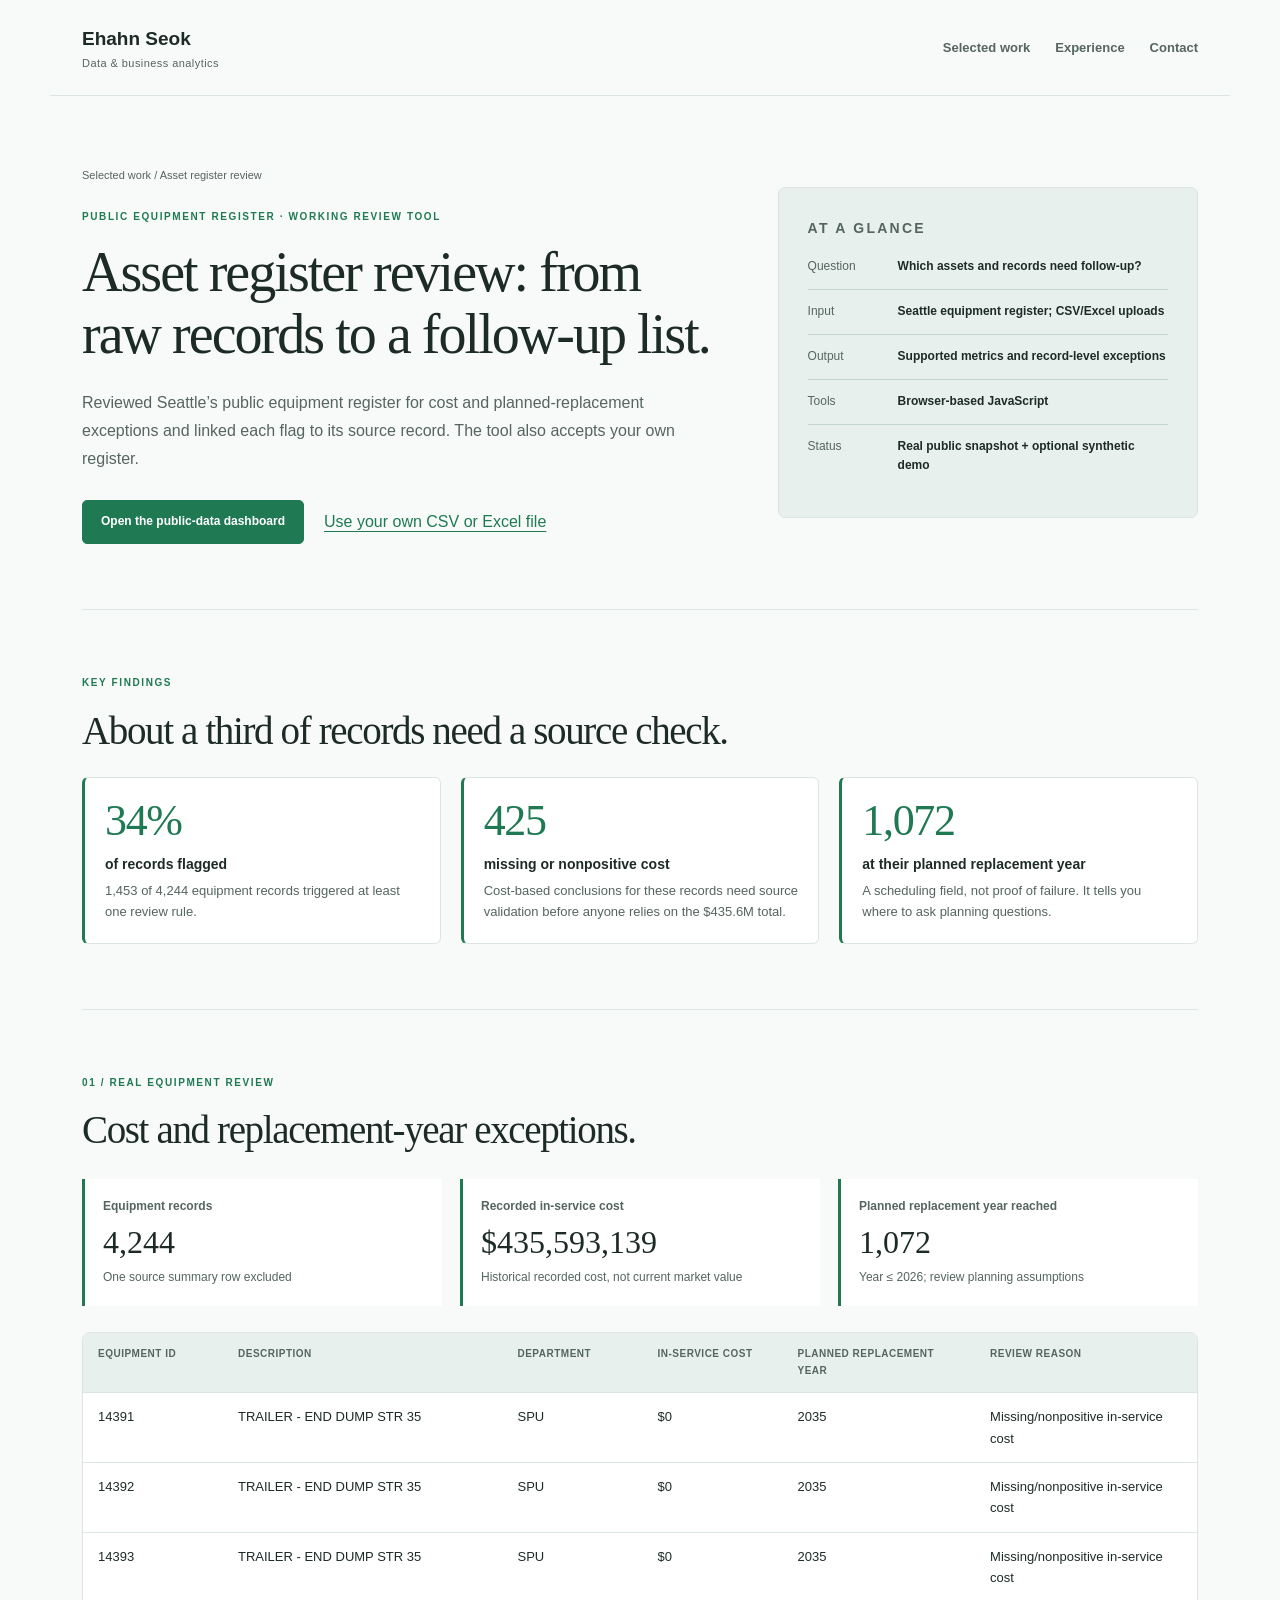
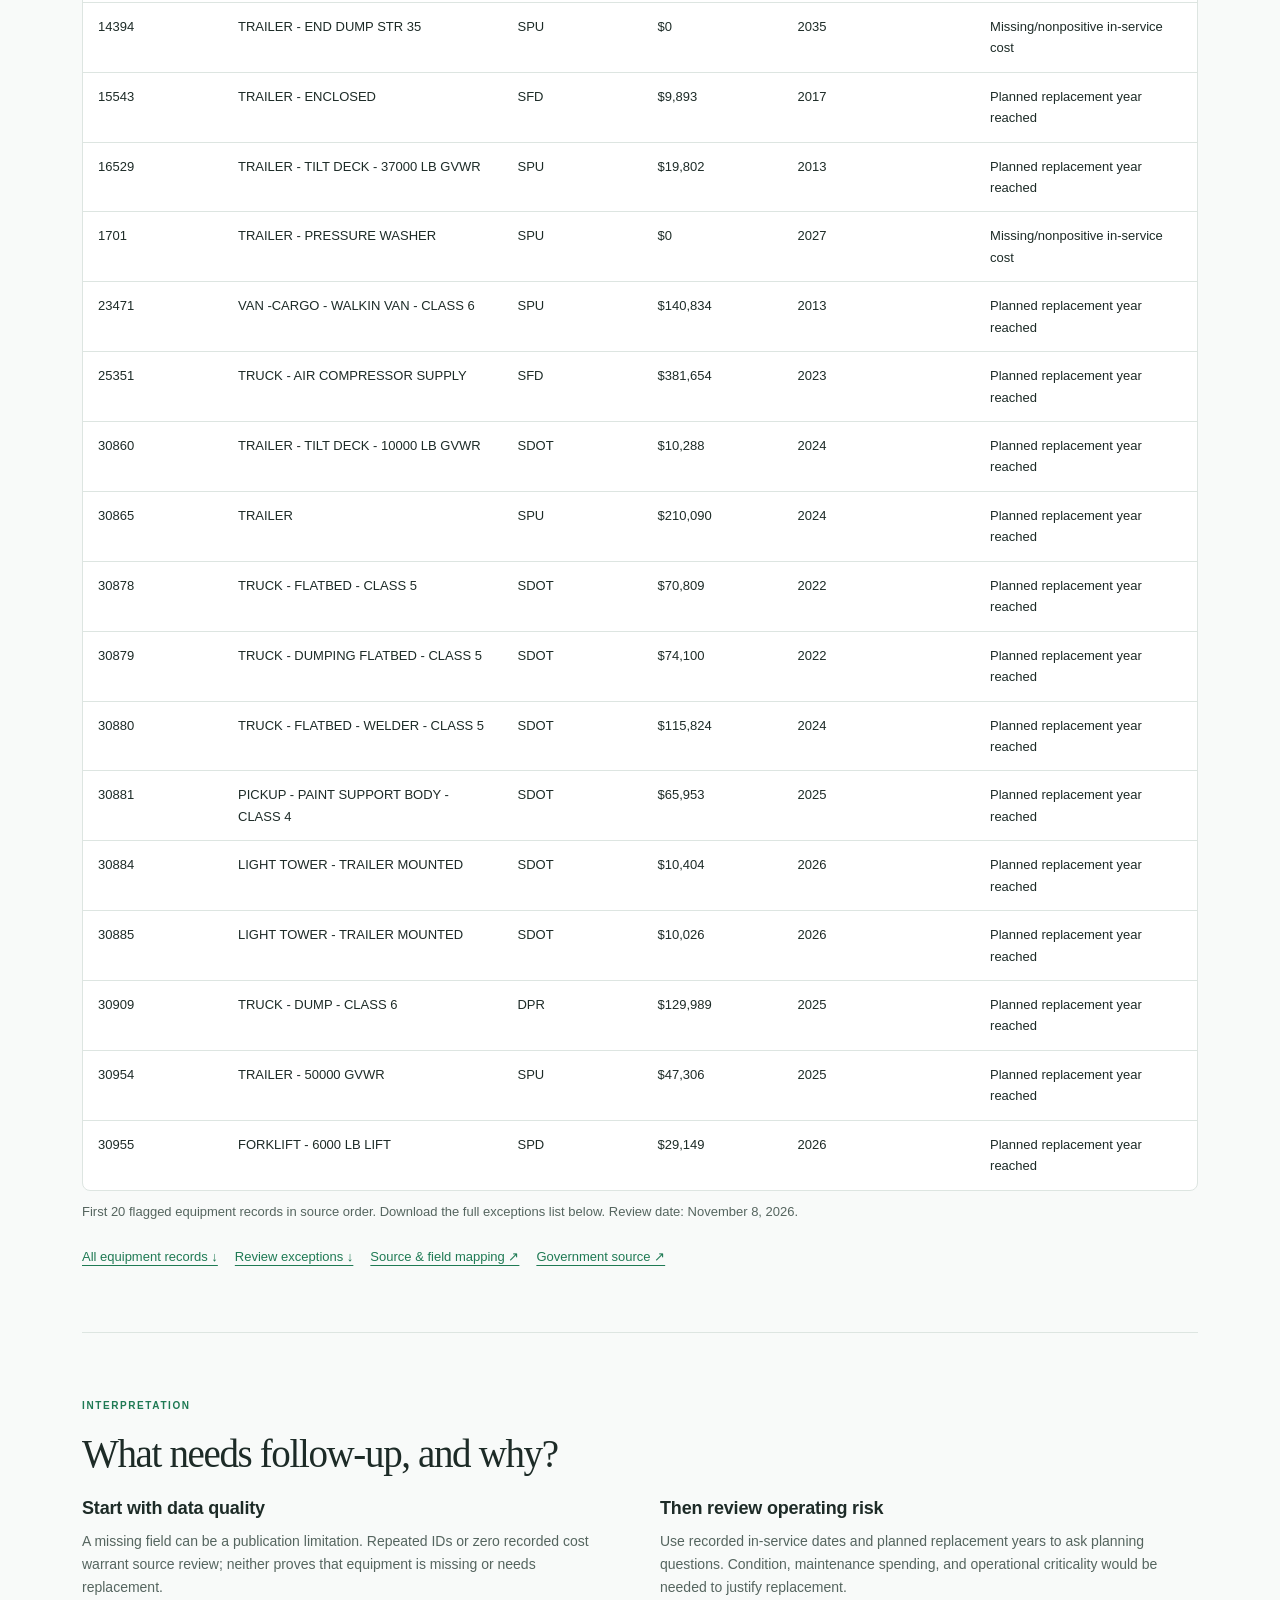
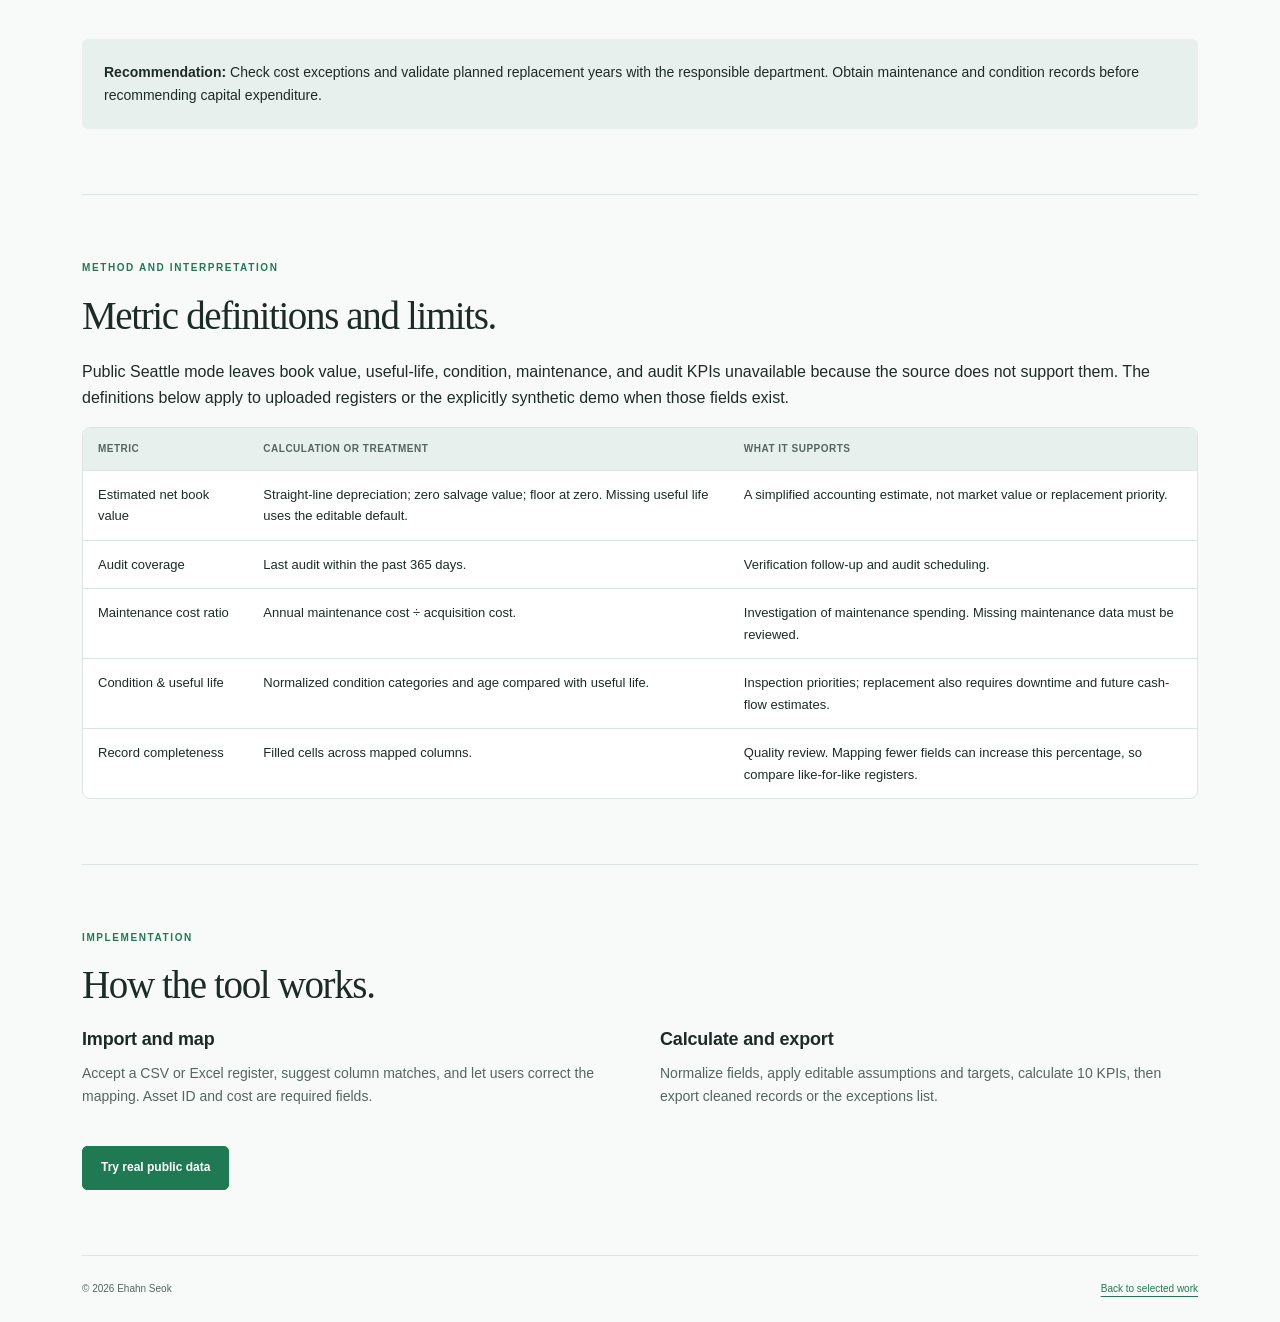
==== projects/asset-analysis/index.html @ deb16373 "Brighten green accent Co-Authored-By: Claude Sonnet 5.5 <noreply@anthropic.com> Claude-Session: http" ====
<!doctype html><html lang="en"><head><meta charset="utf-8"><meta name="viewport" content="width=device-width, initial-scale=1"><title>Asset Register Review | Ehahn Seok</title><meta name="description" content="A case study of asset-register validation, estimated book value, audit coverage and maintenance review."><link rel="stylesheet" href="../../style.css"><link rel="stylesheet" href="../../case-studies.css"><link rel="icon" href="/favicon.ico?v=g8b6t3v2" type="image/x-icon">
<link rel="icon" type="image/png" sizes="32x32" href="/favicon-32x32.png?v=g8b6t3v2">
<link rel="icon" type="image/png" sizes="16x16" href="/favicon-16x16.png?v=g8b6t3v2">
<link rel="apple-touch-icon" sizes="180x180" href="/apple-touch-icon.png?v=g8b6t3v2">
<link rel="manifest" href="/site.webmanifest?v=g8b6t3v2">
<meta name="theme-color" content="#1f7a54">
<script src="public-assets.js" defer></script><link rel="stylesheet" href="../purchasing/project.css"></head><body class="case-page asset-case"><a class="skip-link" href="#case-main">Skip to content</a><header class="site-header"><a class="brand" href="../../index.html">Ehahn Seok<span>Data & business analytics</span></a><nav aria-label="Main navigation"><a href="../../index.html#projects">Selected work</a><a href="../../index.html#experience">Experience</a><a href="../../index.html#contact">Contact</a></nav></header><main id="case-main"><section class="case-hero"><div><a class="breadcrumb" href="../../index.html#projects">Selected work / Asset register review</a><p class="eyebrow">Public equipment register · Working review tool</p><h1>Asset register review: from raw records to a follow-up list.</h1><p class="lead">Reviewed Seattle’s public equipment register for cost and planned-replacement exceptions and linked each flag to its source record. The tool also accepts your own register.</p><div class="cta"><a class="btn primary" href="../../asset-dashboard.html?source=seattle">Open the public-data dashboard</a><a href="../../asset-dashboard.html">Use your own CSV or Excel file</a></div></div><aside class="profile case-summary"><p class="eyebrow">At a glance</p><dl><div><dt>Question</dt><dd>Which assets and records need follow-up?</dd></div><div><dt>Input</dt><dd>Seattle equipment register; CSV/Excel uploads</dd></div><div><dt>Output</dt><dd>Supported metrics and record-level exceptions</dd></div><div><dt>Tools</dt><dd>Browser-based JavaScript</dd></div><div><dt>Status</dt><dd>Real public snapshot + optional synthetic demo</dd></div></dl></aside></section>
<section class="key-findings" id="key-findings"><p class="eyebrow">Key findings</p><h2>About a third of records need a source check.</h2><div class="kf-grid"><div class="kf"><strong>34%</strong><span>of records flagged</span><p>1,453 of 4,244 equipment records triggered at least one review rule.</p></div><div class="kf"><strong>425</strong><span>missing or nonpositive cost</span><p>Cost-based conclusions for these records need source validation before anyone relies on the $435.6M total.</p></div><div class="kf"><strong>1,072</strong><span>at their planned replacement year</span><p>A scheduling field, not proof of failure. It tells you where to ask planning questions.</p></div></div></section>
<section><p class="eyebrow">01 / Real equipment review</p><h2>Cost and replacement-year exceptions.</h2><div id="fleet-metrics" class="metrics" aria-live="polite"></div><div class="table-scroll"><table><thead><tr><th>Equipment ID</th><th>Description</th><th>Department</th><th>In-service cost</th><th>Planned replacement year</th><th>Review reason</th></tr></thead><tbody id="fleet-rows"></tbody></table></div><p class="caption">First 20 flagged equipment records in source order. Download the full exceptions list below. Review date: November 8, 2026.</p><div class="project-links"><a href="data/seattle_assets.csv" download>All equipment records ↓</a><a href="data/seattle_exceptions.csv" download>Review exceptions ↓</a><a href="PUBLIC_DATA.md">Source & field mapping ↗</a><a href="https://data.seattle.gov/City-Administration/Active-Fleet-Complement/enxu-fgzb">Government source ↗</a></div></section><section><p class="eyebrow">Interpretation</p><h2>What needs follow-up, and why?</h2><div class="case-grid"><article><h3>Start with data quality</h3><p>A missing field can be a publication limitation. Repeated IDs or zero recorded cost warrant source review; neither proves that equipment is missing or needs replacement.</p></article><article><h3>Then review operating risk</h3><p>Use recorded in-service dates and planned replacement years to ask planning questions. Condition, maintenance spending, and operational criticality would be needed to justify replacement.</p></article></div><div class="case-note"><strong>Recommendation:</strong> Check cost exceptions and validate planned replacement years with the responsible department. Obtain maintenance and condition records before recommending capital expenditure.</div></section>
<section><p class="eyebrow">Method and interpretation</p><h2>Metric definitions and limits.</h2><p>Public Seattle mode leaves book value, useful-life, condition, maintenance, and audit KPIs unavailable because the source does not support them. The definitions below apply to uploaded registers or the explicitly synthetic demo when those fields exist.</p><div class="table-scroll"><table><thead><tr><th>Metric</th><th>Calculation or treatment</th><th>What it supports</th></tr></thead><tbody><tr><td>Estimated net book value</td><td>Straight-line depreciation; zero salvage value; floor at zero. Missing useful life uses the editable default.</td><td>A simplified accounting estimate, not market value or replacement priority.</td></tr><tr><td>Audit coverage</td><td>Last audit within the past 365 days.</td><td>Verification follow-up and audit scheduling.</td></tr><tr><td>Maintenance cost ratio</td><td>Annual maintenance cost ÷ acquisition cost.</td><td>Investigation of maintenance spending. Missing maintenance data must be reviewed.</td></tr><tr><td>Condition & useful life</td><td>Normalized condition categories and age compared with useful life.</td><td>Inspection priorities; replacement also requires downtime and future cash-flow estimates.</td></tr><tr><td>Record completeness</td><td>Filled cells across mapped columns.</td><td>Quality review. Mapping fewer fields can increase this percentage, so compare like-for-like registers.</td></tr></tbody></table></div></section>
<section><p class="eyebrow">Implementation</p><h2>How the tool works.</h2><div class="case-grid"><article><h3>Import and map</h3><p>Accept a CSV or Excel register, suggest column matches, and let users correct the mapping. Asset ID and cost are required fields.</p></article><article><h3>Calculate and export</h3><p>Normalize fields, apply editable assumptions and targets, calculate 10 KPIs, then export cleaned records or the exceptions list.</p></article></div><div class="project-links"><a class="btn primary" href="../../asset-dashboard.html?source=seattle">Try real public data</a></div></section></main><footer><span>© 2026 Ehahn Seok</span><a href="../../index.html#projects">Back to selected work</a></footer></body></html>
---- style.css ----
:root{--bg:#f8faf9;--surface:#fff;--text:#1d2b27;--muted:#55655f;--border:#dde5e1;--accent:#1f7a54;--soft:#e8f0ed;--warm:#eef2f0;--orange:#9b522e;--shadow:0 10px 30px #1c392309;color-scheme:light}*{box-sizing:border-box}html{scroll-behavior:smooth;scroll-padding-top:95px}body{margin:0;background:var(--bg);color:var(--text);font:16px/1.65 -apple-system,BlinkMacSystemFont,'Segoe UI',Arial,sans-serif}a{color:var(--accent);text-underline-offset:4px}a:hover{text-decoration-thickness:2px}button,input,select{font:inherit}.site-header,main,footer{max-width:1180px;margin:auto;padding-left:32px;padding-right:32px}.site-header{display:flex;justify-content:space-between;align-items:center;gap:24px;padding-top:23px;padding-bottom:23px;border-bottom:1px solid var(--border)}.brand{font-weight:750;color:var(--text);text-decoration:none;font-size:19px}.brand span{display:block;font-size:11px;color:var(--muted);font-weight:500;letter-spacing:.04em}nav{display:flex;gap:25px}nav a{font-size:13px;text-decoration:none;color:var(--muted);font-weight:600}section{padding:65px 0;border-bottom:1px solid var(--border)}.hero{display:grid;grid-template-columns:1.5fr 1fr;gap:65px;align-items:center;padding-top:72px;padding-bottom:72px}.eyebrow{font-size:10px;letter-spacing:.16em;text-transform:uppercase;color:var(--accent);font-weight:750;margin:0 0 17px}h1,h2{font-family:Georgia,'Times New Roman',serif;font-weight:400;letter-spacing:-.035em;line-height:1.1}h1{font-size:clamp(37px,4.8vw,61px);margin:0 0 25px}h2{font-size:clamp(28px,3.3vw,39px);margin:0 0 20px}h3{font-size:23px;line-height:1.25;letter-spacing:-.02em;margin:0 0 10px}p{margin:0 0 15px}.lead{font-size:16px;color:var(--muted);line-height:1.75}.cta,.project-links{display:flex;gap:20px;align-items:center;flex-wrap:wrap;margin-top:27px}.btn{display:inline-block;padding:11px 18px;border:1px solid #bfcdc7;border-radius:5px;font-size:12px;font-weight:700;text-decoration:none;color:var(--accent);background:var(--surface)}.btn.primary{background:var(--accent);color:#fff;border-color:var(--accent)}.btn:hover{filter:brightness(.94);text-decoration:none}.text-link{font-size:13px;font-weight:650}.profile{background:var(--soft);padding:29px;border:1px solid var(--border);border-radius:7px}.profile h2{font-size:29px}.profile p{font-size:14px;color:var(--muted)}dl{margin:22px 0 0}dl div{display:grid;grid-template-columns:83px 1fr;padding:12px 0;border-top:1px solid #c2d6ce;font-size:12px}dt{color:var(--muted)}dd{margin:0;font-weight:550}.section-heading{display:flex;justify-content:space-between;align-items:end;gap:45px;margin-bottom:30px}.section-heading>p{font-size:13px;color:var(--muted);max-width:260px;margin-bottom:20px}.project{background:var(--surface);border:1px solid var(--border);border-radius:8px;overflow:hidden;box-shadow:var(--shadow)}.featured{display:grid;grid-template-columns:1fr 1.16fr;margin-bottom:25px}.project-copy{padding:30px}.project-copy>p{font-size:14px;color:var(--muted)}.project-top{display:flex;justify-content:space-between;align-items:center;gap:15px;margin-bottom:18px}.project-number{font:italic 18px Georgia;color:var(--accent)}.badge{font-size:10px;color:var(--muted);border:1px solid var(--border);border-radius:30px;padding:3px 9px}.project-subtitle{font-size:11px!important;font-weight:650;text-transform:uppercase;letter-spacing:.05em}.finding{border-left:2px solid var(--accent);padding:0 0 0 13px;margin:23px 0 19px}.mini-label{font-size:9px;font-weight:750;letter-spacing:.1em;text-transform:uppercase;color:var(--accent)}.finding p{font-size:14px;line-height:1.65;margin:5px 0 0}.decision{font-size:12px!important;line-height:1.65}.project-links{gap:17px;margin-top:23px}.project-links a:not(.btn){font-size:11px}.project-grid{display:grid;grid-template-columns:1fr 1fr;gap:25px}.project-visual{padding:27px;display:flex;flex-direction:column;justify-content:center;background:#f0f5f3;min-height:270px}.featured .project-visual{min-height:430px}.visual-heading{display:flex;justify-content:space-between;gap:15px;font-size:10px;font-weight:650;margin-bottom:30px}.visual-heading span:last-child{font-weight:400;color:var(--muted)}.data-label{font-size:10px;color:var(--muted);margin:18px 0 0;line-height:1.5}.visual-note{font-size:10px;font-weight:650;margin-top:28px}.preview-bar{margin:23px 0}.preview-bar-label{display:flex;justify-content:space-between;font-size:12px;margin-bottom:8px}.preview-track{height:22px;background:#d5e4de;border-radius:2px;overflow:hidden}.preview-track i{display:block;height:100%;background:var(--accent)}.preview-bar:nth-child(2) i{background:#7fa396}.preview-bar:nth-child(3) i{background:#175c3f}.asset-visual{background:#eef2f0}.asset-example{display:grid;gap:18px}.asset-example>div{display:grid;grid-template-columns:32px 1fr;gap:0 10px}.asset-example span{grid-row:span 2;font-size:11px;border:1px solid #c3cdc9;border-radius:50%;width:29px;height:29px;text-align:center;line-height:27px}.asset-example strong{font-size:12px}.asset-example small{font-size:10px;color:var(--muted)}.macro-visual{background:#ecf0ee}.macro-chart svg{width:100%;height:auto;display:block}.experience{display:grid;grid-template-columns:1fr 1fr;gap:70px}.proof{display:flex;gap:30px;margin-top:25px}.proof strong{display:block;font:28px Georgia;color:var(--accent)}.proof span{display:block;font-size:10px;color:var(--muted);margin-top:7px}.experience-details article{margin:0 0 25px}.experience-details h3{font-size:17px}.experience-details p{font-size:14px;color:var(--muted)}.experience-details .note{font-size:11px}.muted{font-size:13px;color:var(--muted)}.skills{display:grid;grid-template-columns:repeat(3,1fr);gap:30px}.skills h3{font-size:16px}.skills p{font-size:13px;color:var(--muted)}.skills a{font-size:11px}.coursework{margin-top:35px;border-top:1px solid var(--border);border-bottom:1px solid var(--border);padding:17px 0;font-size:13px}.coursework summary{cursor:pointer;font-weight:650}.coursework>div{padding-top:20px;max-width:850px;color:var(--muted)}.languages{margin-top:20px;font-size:12px;color:var(--muted)}.contact{display:grid;grid-template-columns:1.4fr 1fr;gap:60px;align-items:center}.contact p{max-width:560px;font-size:14px;color:var(--muted)}.contact-links{display:flex;flex-direction:column;align-items:flex-start;gap:15px}.contact-links>a:not(.btn){font-size:13px}footer{padding-top:25px;padding-bottom:25px;display:flex;justify-content:space-between;gap:20px;font-size:10px;color:var(--muted)}a:focus-visible,summary:focus-visible{outline:3px solid var(--orange);outline-offset:5px}.skip-link{position:absolute;left:20px;top:-70px;background:var(--surface);padding:10px;z-index:20}.skip-link:focus{top:5px}@media(prefers-reduced-motion:reduce){html{scroll-behavior:auto}}@media(max-width:850px){.hero{gap:28px;grid-template-columns:1.2fr 1fr}h1{font-size:43px}.profile{padding:20px}.project-copy,.project-visual{padding:23px}.experience{gap:35px}.proof{gap:18px}.featured .project-visual{min-height:390px}.visual-heading{flex-direction:column;gap:4px}}@media(max-width:650px){.site-header,main,footer{padding-left:20px;padding-right:20px}.site-header{align-items:flex-start;gap:12px}.brand{font-size:17px}.brand span{font-size:9px;max-width:150px}nav{gap:12px;padding-top:6px}nav a{font-size:10px}.hero,.featured,.project-grid,.experience,.contact{grid-template-columns:1fr}.hero{padding-top:45px;padding-bottom:45px;gap:30px}h1{font-size:43px;max-width:500px}.profile{padding:24px}.profile dl{display:grid;grid-template-columns:1fr 1fr;gap:0 20px}.profile dl div{display:block}.profile dt{font-size:10px;margin-bottom:4px}.section-heading{display:block}.section-heading>p{max-width:100%;margin:0}.skills{grid-template-columns:1fr;gap:25px}section{padding:45px 0}.featured .project-visual{min-height:280px}.project-copy{padding:25px}.experience{gap:30px}.contact{gap:20px}.proof{gap:30px}footer{display:block}footer span{display:block;margin:6px 0}}

.experience-context{font-size:12px;line-height:1.65;color:var(--muted);margin-top:24px;max-width:340px}


.chips{display:flex;flex-wrap:wrap;gap:8px;margin:22px 0 0;padding:0;list-style:none}.chips li{font-size:11px;font-weight:650;color:var(--accent);background:var(--soft);border:1px solid #c9ddd6;border-radius:30px;padding:4px 11px}
.result-intro{max-width:620px;font-size:14px;color:var(--muted)}
.result-grid{display:grid;grid-template-columns:repeat(2,1fr);gap:20px;margin-top:28px}
.result-card{display:flex;flex-direction:column;background:var(--surface);border:1px solid var(--border);border-radius:8px;padding:24px;text-decoration:none;color:var(--text);box-shadow:var(--shadow);transition:transform .15s,border-color .15s}
.result-card:hover{transform:translateY(-3px);border-color:var(--accent);text-decoration:none}
.result-card .big{font:400 clamp(38px,4.4vw,52px)/1 Georgia,'Times New Roman',serif;color:var(--accent);letter-spacing:-.03em}
.result-card .rc-label{font-weight:700;font-size:15px;margin:12px 0 4px;line-height:1.35}
.result-card .rc-tag{font-size:10px;text-transform:uppercase;letter-spacing:.1em;color:var(--muted);font-weight:700;margin-bottom:10px}
.result-card p{font-size:13px;color:var(--muted);margin:0 0 14px}
.result-card .rc-more{margin-top:auto;font-size:11px;font-weight:700;color:var(--accent)}
.result-note{font-size:12px;color:var(--muted);margin:18px 0 0}
.case-table{margin-top:48px}.case-table h3{font-size:19px;margin-bottom:14px}
.summary-wrap{overflow-x:auto;border:1px solid var(--border);border-radius:8px;background:var(--surface)}
table.summary{width:100%;border-collapse:collapse;font-size:13px;min-width:760px}
.summary th{text-align:left;font-size:10px;letter-spacing:.1em;text-transform:uppercase;color:var(--muted);padding:12px 16px;border-bottom:1px solid var(--border);background:var(--soft)}
.summary td{padding:14px 16px;border-bottom:1px solid var(--border);vertical-align:top;line-height:1.5}
.summary td:first-child{font-weight:700;min-width:140px}.summary td:last-child{color:var(--accent);font-weight:650}.summary tr:last-child td{border-bottom:0}
.key-findings .kf-grid{display:grid;grid-template-columns:repeat(3,1fr);gap:20px;margin-top:24px}
.kf{background:var(--surface);border:1px solid var(--border);border-left:3px solid var(--accent);border-radius:6px;padding:20px}
.kf strong{display:block;font:400 clamp(32px,3.6vw,44px)/1.05 Georgia,'Times New Roman',serif;color:var(--accent);letter-spacing:-.03em}
.kf span{display:block;font-weight:700;font-size:14px;margin:8px 0 4px}.kf p{font-size:13px;color:var(--muted);margin:0}
.open-item{margin-top:18px;font-size:13px;border:1px dashed #c3cdc9;border-radius:6px;padding:14px 16px;color:var(--muted)}.open-item strong{color:var(--text)}
@media(max-width:850px){.result-grid{grid-template-columns:1fr 1fr}}
@media(max-width:760px){.key-findings .kf-grid{grid-template-columns:1fr}}
@media(max-width:560px){.result-grid{grid-template-columns:1fr}}

.rc-stats{display:flex;flex-wrap:wrap;gap:6px 18px;list-style:none;margin:0 0 16px;padding:12px 0 0;border-top:1px solid var(--border);font-size:12px;color:var(--muted)}.rc-stats b{color:var(--text);font-size:14px}

.flow{grid-column:1/-1;margin-top:10px;padding-top:34px;border-top:1px solid var(--border)}.flow-head h3{font-size:24px;margin:0 0 20px}
.flow-grid{display:grid;grid-template-columns:1fr auto 1fr;gap:18px;align-items:stretch}
.flow-lane{background:var(--surface);border:1px solid var(--border);border-radius:10px;padding:22px;box-shadow:var(--shadow);display:flex;flex-direction:column}
.flow-lane.after{border-color:var(--accent);background:var(--soft)}
.flow-tag{margin:0 0 4px;font-size:11px;font-weight:700;letter-spacing:.1em;text-transform:uppercase;color:var(--muted)}.flow-lane.after .flow-tag{color:var(--accent)}
.flow-lane h4{margin:0 0 16px;font-size:17px}
.flow-lane ol{list-style:none;margin:0;padding:0;display:grid;gap:10px;flex:1}
.flow-lane li{display:flex;gap:12px;align-items:flex-start;font-size:14px;line-height:1.45;position:relative}
.flow-lane li:not(:last-child)::after{content:"";position:absolute;left:11px;top:26px;bottom:-12px;border-left:2px dotted var(--border)}
.flow-lane.after li:not(:last-child)::after{border-color:#8fb3a5}
.fs-n{flex:none;width:24px;height:24px;border-radius:50%;background:var(--border);color:var(--text);font-size:12px;font-weight:700;display:flex;align-items:center;justify-content:center}
.flow-lane.after .fs-n{background:var(--accent);color:#fff}
.flow-end{margin:16px 0 0;padding-top:12px;border-top:1px solid var(--border);font-size:12.5px;color:var(--muted)}
.flow-arrow{align-self:center;font-size:28px;color:var(--accent);font-weight:700}
@media(max-width:850px){.flow-grid{grid-template-columns:1fr}.flow-arrow{transform:rotate(90deg);justify-self:center}}
.flow>.note{margin:18px 0 0;font-size:12px;color:var(--muted)}

.flow-sub{margin:-12px 0 20px;color:var(--muted);font-size:14px}
.swim-wrap{overflow-x:auto;margin-bottom:18px;border:1px solid var(--border);border-radius:10px;background:var(--surface);padding:10px 12px 8px;-webkit-overflow-scrolling:touch}
.swim{display:block;width:100%;min-width:720px;height:auto;font-family:inherit}
.sw-title{font-size:12px;font-weight:700;letter-spacing:.1em;fill:var(--muted)}.swim.after .sw-title{fill:var(--accent)}
.sw-row.r0{fill:#eef3f1}.sw-row.r1{fill:#f8faf9}
.sw-rl{font-size:12px;font-weight:700;fill:var(--muted);text-transform:uppercase;letter-spacing:.04em}
.sw-box{fill:#fff;stroke:#c3cdc9;stroke-width:1.4}.sw-box.warn{fill:#fff;stroke:#9a5b00;stroke-dasharray:4 3}.sw-box.good{fill:var(--soft);stroke:var(--accent)}
.sw-t{font-size:12.5px;fill:var(--text)}.sw-t.good{font-weight:600}
.sw-edge{fill:none;stroke:#77857f;stroke-width:1.6}.swim.after .sw-edge{stroke:var(--accent)}.sw-head{fill:#77857f}.swim.after .sw-head{fill:var(--accent)}

.flow{min-width:0;max-width:100%}.swim-wrap{max-width:100%}
.flow-hint{display:none;margin:-8px 0 12px;font-size:12px;color:var(--accent);font-weight:600}@media(max-width:760px){.flow-hint{display:block}}

.fc-grid{display:grid;grid-template-columns:1fr 1fr;gap:20px;align-items:stretch}
.fc{background:var(--surface);border:1px solid var(--border);border-radius:10px;padding:22px;box-shadow:var(--shadow);display:flex;flex-direction:column}
.fc.after{border-color:var(--accent);background:var(--soft)}
.fc h4{margin:0 0 16px;font-size:17px}.fc.after .flow-tag{color:var(--accent)}
.fc-box{display:flex;flex-direction:column;gap:2px;background:#fff;border:1.4px solid #c3cdc9;border-radius:8px;padding:10px 14px;font-size:14px;line-height:1.4;text-align:left}
.fc-box.good{border-color:var(--accent)}
.fc-box.decision{border-style:dashed;border-color:#9a5b00}.fc-box small{font-size:12px;color:var(--muted)}
.fc-role{font-size:10.5px;font-weight:700;letter-spacing:.08em;text-transform:uppercase;color:var(--muted)}.fc.after .fc-role{color:var(--accent)}
.fc-arrow{align-self:center;color:#77857f;font-size:18px;line-height:1.5}.fc.after .fc-arrow{color:var(--accent)}
.fc .flow-end{margin-top:auto;padding-top:12px}
@media(max-width:760px){.fc-grid{grid-template-columns:1fr}}
.fc>div:last-of-type{margin-bottom:16px}

.pf{background:var(--surface);border:1px solid var(--border);border-radius:12px;box-shadow:var(--shadow);overflow:hidden}
.pf-head,.pf-row{display:grid;grid-template-columns:130px repeat(4,1fr);align-items:stretch}
.pf-head{background:#eef3f1;border-bottom:1px solid var(--border);font-size:11px;font-weight:700;letter-spacing:.08em;text-transform:uppercase;color:var(--muted)}
.pf-head span{padding:12px 16px;display:flex;align-items:center;gap:8px}.pf-head b{display:inline-flex;width:20px;height:20px;border-radius:50%;background:var(--text);color:#fff;font-size:11px;align-items:center;justify-content:center;letter-spacing:0}
.pf-row+.pf-row{border-top:1px solid var(--border)}
.pf-label{padding:20px 16px;display:flex;flex-direction:column;justify-content:center;gap:2px;border-right:1px solid var(--border)}
.pf-label strong{font-size:15px}.pf-label span{font-size:12px;color:var(--muted)}
.pf-row.after{background:var(--soft)}.pf-row.after .pf-label strong{color:var(--accent)}
.pf-cell{position:relative;padding:20px 22px 20px 16px;display:flex;flex-direction:column;gap:10px}
.pf-cell:not(:last-child)::after{content:"";position:absolute;right:-1px;top:50%;width:10px;height:10px;border-top:2px solid #a8b8b1;border-right:2px solid #a8b8b1;transform:translate(50%,-50%) rotate(45deg);background:inherit;z-index:1}
.pf-row.after .pf-cell:not(:last-child)::after{border-color:var(--accent)}
.pf-i{width:26px;height:26px;color:var(--muted)}.pf-row.after .pf-i{color:var(--accent)}
.pf-cell p{margin:0;font-size:13.5px;line-height:1.45}.pf-row.after .pf-cell p{font-weight:600}
.pf-stage{display:none;font-size:10.5px;font-weight:700;letter-spacing:.08em;text-transform:uppercase;color:var(--muted)}
.pf-strip{list-style:none;margin:14px 0 0;padding:0;display:flex;flex-wrap:wrap;gap:8px}
.pf-strip li{font-size:12.5px;font-weight:600;color:var(--accent);background:var(--soft);border:1px solid #c9ddd6;border-radius:999px;padding:6px 14px}
@media(max-width:850px){.pf-head{display:none}.pf-row{grid-template-columns:1fr 1fr}.pf-label{grid-column:1/-1;border-right:0;border-bottom:1px solid var(--border);padding:14px 16px}.pf-stage{display:block}.pf-cell:not(:last-child)::after{display:none}}
@media(max-width:520px){.pf-row{grid-template-columns:1fr}}
@media(max-width:520px){.pf-cell{display:grid;grid-template-columns:26px 1fr;column-gap:12px;row-gap:4px;align-items:center;padding:14px 16px}.pf-stage{grid-column:1/-1}}

.pf-i{display:none!important}
.pf-cell{gap:6px;padding:22px 24px 22px 16px}.pf-cell p{font-size:14px}
.pf-head{position:relative}
@media(max-width:520px){.pf-cell{display:flex;gap:4px;padding:14px 16px}}
.pf-head,.pf-row{column-gap:22px;padding-right:18px}
.pf-head span:first-child{padding:0}
.pf-head span{padding-left:2px}
.pf-cell{margin:16px 0;padding:14px 16px;background:#fff;border:1px solid #d3dcd8;border-radius:8px;justify-content:center;min-height:76px}
.pf-row.after .pf-cell{border-color:var(--accent);box-shadow:0 1px 0 #c9ddd6}
.pf-cell:not(:last-child)::after{right:-16px;width:8px;height:8px;background:none;transform:translate(0,-50%) rotate(45deg)}
.pf-stage{display:none}
@media(max-width:850px){.pf-row{padding:0 14px 14px;grid-template-columns:1fr 1fr;column-gap:12px;row-gap:0}.pf-label{margin:0 -14px 14px}.pf-cell{margin:0 0 12px}.pf-stage{display:block}.pf-cell:not(:last-child)::after{display:none}}
@media(max-width:520px){.pf-row{grid-template-columns:1fr}}

.pf-risk,.pf-good{display:block;margin-top:2px;font-size:11.5px;line-height:1.35;font-weight:600;padding-left:14px;position:relative}
.pf-risk{color:#9a5b00}.pf-good{color:var(--accent)}
.pf-risk::before,.pf-good::before{content:"";position:absolute;left:0;top:.45em;width:7px;height:7px;border-radius:50%;background:currentColor}
.pf-cell p{margin:0}

.portrait{display:block;width:112px;height:112px;border-radius:50%;object-fit:cover;object-position:50% 20%;border:1px solid var(--border);margin:0 0 16px}

.portrait-fig{margin:0 0 20px}
.portrait-fig .portrait{width:100%;max-width:210px;height:auto;aspect-ratio:4/5;border-radius:8px;object-fit:cover;object-position:50% 15%;margin:0}
.portrait-fig figcaption{display:flex;flex-direction:column;margin-top:10px;font-size:13px;color:var(--muted);line-height:1.4}
.portrait-fig figcaption strong{color:var(--text);font-size:14px}
---- case-studies.css ----
.case-page{--accent-soft:var(--soft);--line:var(--accent);--pos:#1f7a54;--neg:#9a5b00;--shade:rgba(155,82,46,.13);--warnbg:#f2ecde;--warn:#74511c}
.case-page .case-hero{display:grid;grid-template-columns:1.5fr 1fr;gap:65px;align-items:center;padding:65px 0}
.case-page .case-hero h1{font-family:Georgia,'Times New Roman',serif;font-size:clamp(36px,4.6vw,56px);font-weight:400;line-height:1.1;letter-spacing:-.035em;margin:0 0 24px;max-width:760px}
.case-page .case-hero .lead,.case-page .case-hero .sub{font-size:16px;line-height:1.75;color:var(--muted);max-width:730px}
.case-page .case-summary{align-self:center}.case-page .case-summary dl{margin:0}.case-page .case-summary dl div{grid-template-columns:90px 1fr}.case-page .case-summary dl div:first-child{border-top:0;padding-top:0}
.breadcrumb{display:inline-block;font-size:11px;color:var(--muted);text-decoration:none;margin:0 0 24px}.breadcrumb:hover{text-decoration:underline}
.case-page .caption,.case-page .small,.case-page .notes,.case-page .privacy{font-size:13px;line-height:1.7;color:var(--muted)}.case-page .caption{margin:10px 0 18px}.case-page h2{font-size:clamp(28px,3.3vw,39px);font-family:Georgia,'Times New Roman',serif;font-weight:400;line-height:1.15;letter-spacing:-.035em}.case-page h3{font-size:18px;line-height:1.3;letter-spacing:-.01em}
.case-page .panel{background:var(--surface);border:1px solid var(--border);border-radius:8px;padding:26px;box-shadow:var(--shadow)}
.case-page .case-body h2{margin:48px 0 20px}.case-page .case-body h2:first-child{margin-top:0}.case-page .case-body{padding-top:45px}.hidden{display:none!important}
.case-page .kpis{display:grid;grid-template-columns:repeat(auto-fit,minmax(190px,1fr));gap:18px}.case-page .kpi{background:var(--surface);border:1px solid var(--border);border-radius:8px;padding:20px}.case-page .kpi .l{font-size:10px;text-transform:uppercase;letter-spacing:.07em;color:var(--muted);font-weight:650}.case-page .kpi .v{font:29px Georgia;line-height:1.25;margin:8px 0}.case-page .kpi .s{font-size:12px;color:var(--muted)}
.case-page .tablewrap,.case-page .table-scroll{overflow:auto;border:1px solid var(--border);border-radius:8px;background:var(--surface)}.case-page table{border-collapse:collapse;width:100%;font-size:13px}.case-page th,.case-page td{padding:13px 15px;border-bottom:1px solid var(--border);vertical-align:top}.case-page th{font-size:10px;letter-spacing:.05em;text-transform:uppercase;background:var(--soft);color:var(--muted)}.case-page tr:last-child td{border-bottom:0}
.macro-case th,.macro-case td{text-align:right;white-space:nowrap}.macro-case th:first-child,.macro-case td:first-child{text-align:left}.macro-case .grp td{background:var(--soft);font-weight:700;text-align:left}.macro-case .pos{color:var(--pos)}.macro-case .neg{color:var(--neg)}.macro-case .finding{font-size:20px;line-height:1.65;margin:0;border-left:2px solid var(--accent);padding-left:18px}.macro-case .finding b{color:var(--accent)}.macro-case svg{width:100%;height:auto;display:block}.macro-case .legend{font-size:12px;color:var(--muted);margin-top:12px}.macro-case .legend i{display:inline-block;width:12px;height:12px;vertical-align:-2px;margin-right:5px;border-radius:2px}.macro-case .banner{padding:15px 20px;background:var(--warnbg);color:var(--warn);border-radius:6px}.macro-case ul.notes{padding-left:20px}
.case-grid{display:grid;grid-template-columns:1fr 1fr;gap:40px}.case-grid p,.asset-case li{font-size:14px;color:var(--muted)}.case-note{padding:22px;background:var(--soft);margin-top:25px;font-size:14px;border-radius:6px}.asset-case th,.asset-case td{text-align:left}.asset-case th{min-width:140px}.asset-case .project-links a:not(.btn){font-size:13px}
.tool-case .case-hero .notes{margin-top:18px}.tool-case section>h2{margin:0 0 22px}.tool-case .charts{grid-template-columns:repeat(auto-fit,minmax(min(320px,100%),1fr));gap:22px}.tool-case .drop{border-radius:8px;padding:35px 20px}.tool-case button{font-size:12px;padding:11px 18px;border-radius:5px;border-color:#bfcdc7}.tool-case button.primary{background:var(--accent);color:#fff}.tool-case .row{gap:14px;margin-top:18px}.tool-case .chip{font-size:10px}.tool-case label.f{font-size:12px}.tool-case label.f select,.tool-case label.f input{padding:9px;border-radius:5px;background:var(--surface)}.tool-case .bar{font-size:12px}
.case-page input:focus-visible,.case-page select:focus-visible,.case-page button:focus-visible{outline:3px solid var(--orange);outline-offset:3px}
@media(max-width:850px){.case-page .case-hero{gap:30px;grid-template-columns:1.2fr 1fr}.case-page .case-hero h1{font-size:43px}}
@media(max-width:650px){.case-page .case-hero{grid-template-columns:1fr;gap:28px;padding:42px 0}.case-page .case-hero h1{font-size:39px}.case-page .case-summary dl{display:block}.case-page .case-summary dl div{display:grid;grid-template-columns:90px 1fr}.case-grid{grid-template-columns:1fr;gap:22px}.case-page .panel{padding:20px}.case-page .kpis{grid-template-columns:1fr 1fr;gap:12px}.case-page .kpi{padding:16px}.case-page .kpi .v{font-size:25px}.case-page .case-body h2{margin-top:36px}.case-page .cta{gap:16px}}
@media(max-width:380px){.case-page .kpis{grid-template-columns:1fr}}
.tool-case{--ok:var(--accent);--ok-bg:var(--soft);--warn:#74511c;--warn-bg:#f2ecde;--bad:#9a5b00;--bad-bg:#f7eddc;--bar:var(--accent);--bar2:#9b7b39;--bar3:#9b522e;--bar4:#7b8681}
---- projects/purchasing/project.css ----
.section-head{display:flex;justify-content:space-between;align-items:center;gap:20px;margin-bottom:24px}
.pill{font-size:11px;background:var(--soft);color:var(--accent);border:1px solid var(--border);border-radius:30px;padding:7px 13px}
.controls{display:grid;grid-template-columns:repeat(3,1fr);gap:28px;background:var(--surface);padding:24px;border:1px solid var(--border);border-radius:8px}
label{display:block;font-size:12px;font-weight:600;color:var(--muted)}
select,input[type=search]{display:block;width:100%;padding:10px;border:1px solid #bfcdc7;border-radius:5px;background:var(--surface);color:var(--text);margin-top:8px;font:inherit}
input[type=range]{width:100%;accent-color:var(--accent);margin-top:17px}output{float:right;font-weight:700;color:var(--text)}
.metrics{display:grid;grid-template-columns:repeat(3,1fr);gap:18px;margin:26px 0}.metric{background:var(--surface);border-left:3px solid var(--accent);padding:18px}.metric strong{font:32px Georgia;display:block;line-height:1.3;margin:5px 0}.metric p{font-size:12px;margin:0;color:var(--muted)}.metric p:first-child{font-weight:650}
.panels{display:grid;grid-template-columns:1fr 1fr;gap:22px}.bar-row{margin:20px 0}.bar-label{display:flex;justify-content:space-between;gap:10px;font-size:13px;margin-bottom:7px}.track{height:18px;background:var(--soft);border-radius:3px;overflow:hidden}.bar{height:100%;background:var(--accent);min-width:2px}.bar.negative{background:#9b522e}.insight{padding:16px;background:var(--soft);font-size:13px;margin-top:22px;border-radius:5px}
.table-head{display:grid;grid-template-columns:2fr 1fr 1fr;gap:24px;margin-top:38px;align-items:end}.table-wrap{overflow:auto;margin-top:20px;max-height:520px;border:1px solid var(--border);border-radius:8px}.table-wrap table{white-space:nowrap}.table-wrap th,.table-wrap td{text-align:right}.table-wrap th{position:sticky;top:0;background:var(--soft)}.table-wrap th:first-child,.table-wrap td:first-child,.table-wrap th:nth-child(2),.table-wrap td:nth-child(2){text-align:left}td small{display:block;color:var(--muted)}tbody tr:hover{background:#f0f5f3}#error{color:#9a5b00}
.findings{display:grid;grid-template-columns:repeat(3,1fr);gap:30px;margin-top:30px}.findings span{font:italic 28px Georgia;color:var(--accent)}.findings h3{margin-top:14px}.findings p,.method-grid p{color:var(--muted);font-size:14px}.method-grid{display:grid;grid-template-columns:1fr 1fr;gap:30px 45px;margin-top:30px}.downloads{display:grid;grid-template-columns:1fr 1fr;gap:40px}.download-links a{display:block;padding:13px 0;border-bottom:1px solid var(--border)}
@media(max-width:760px){.section-head{display:block}.pill{display:inline-block;margin-bottom:15px}.controls,.panels,.findings,.method-grid,.downloads{grid-template-columns:1fr}.metrics{grid-template-columns:1fr}.controls{gap:20px}.table-head{grid-template-columns:1fr 1fr}.table-head>div{grid-column:1/-1}}
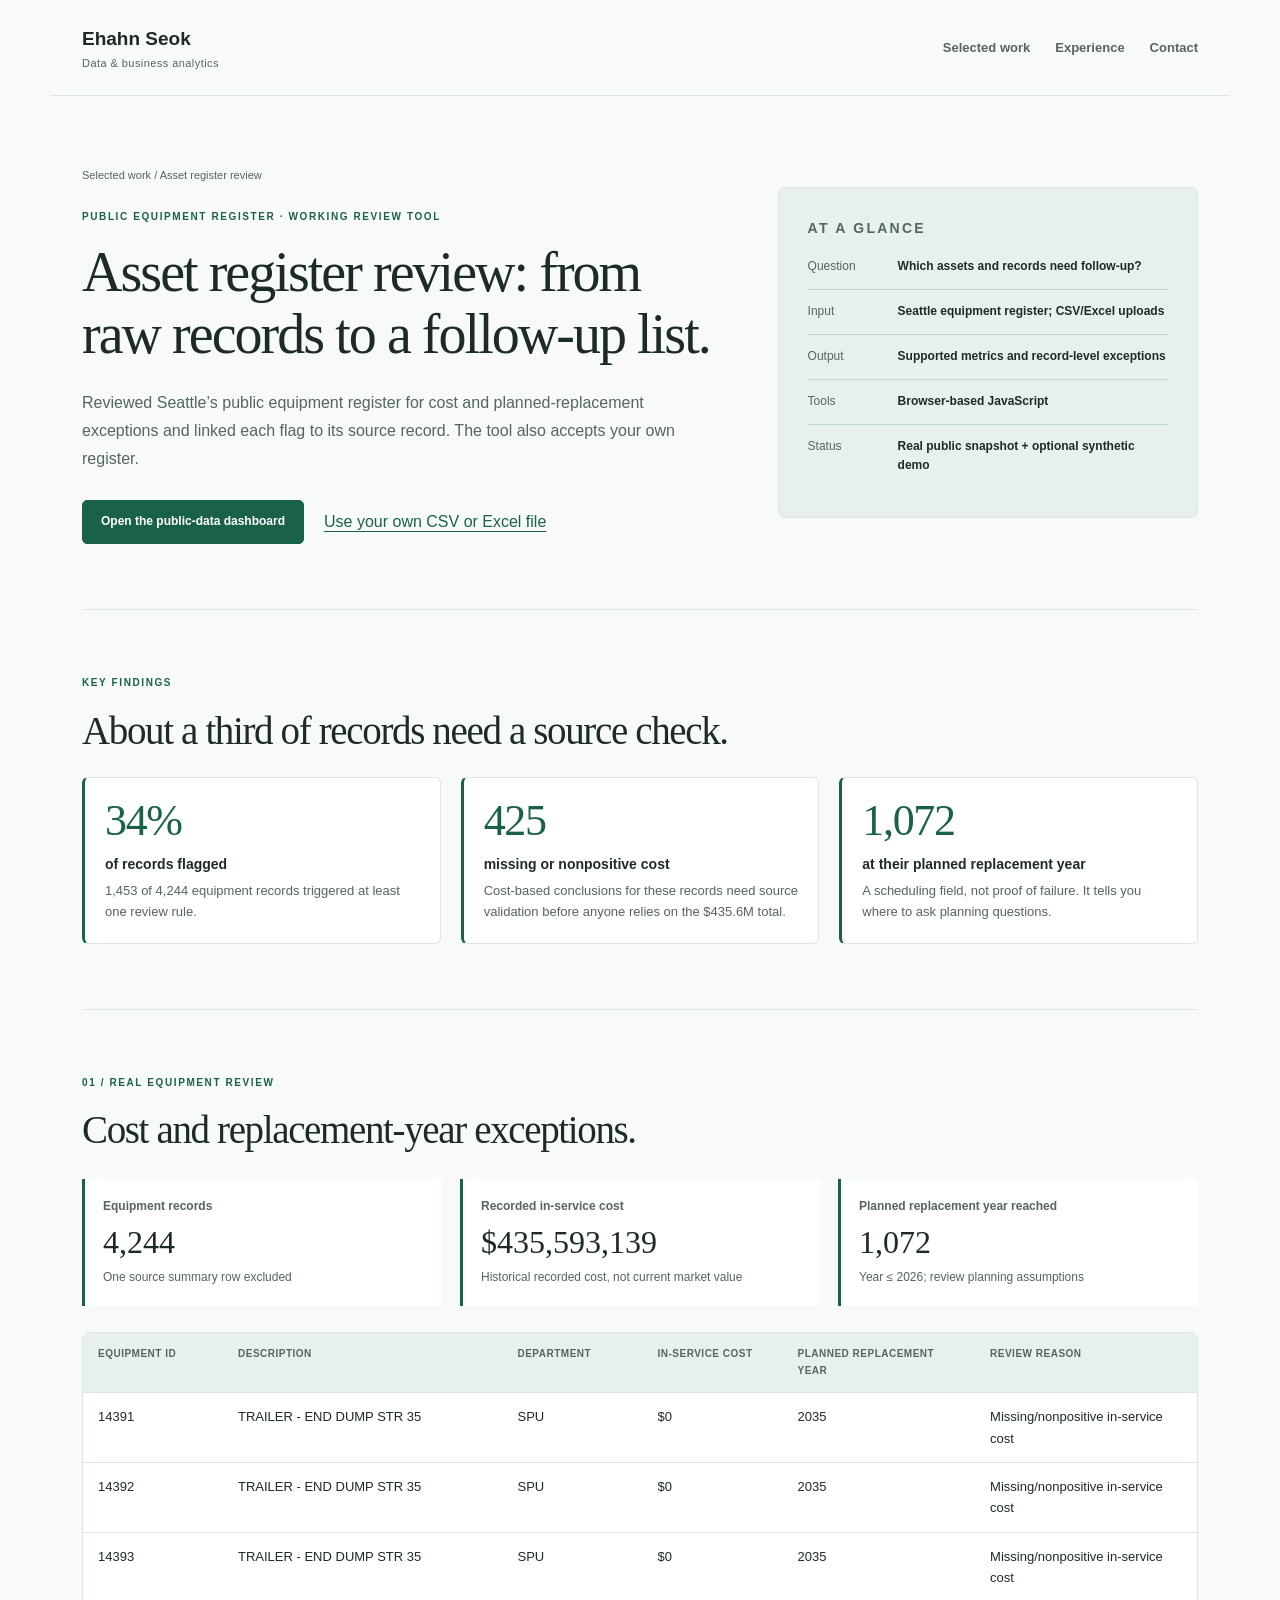
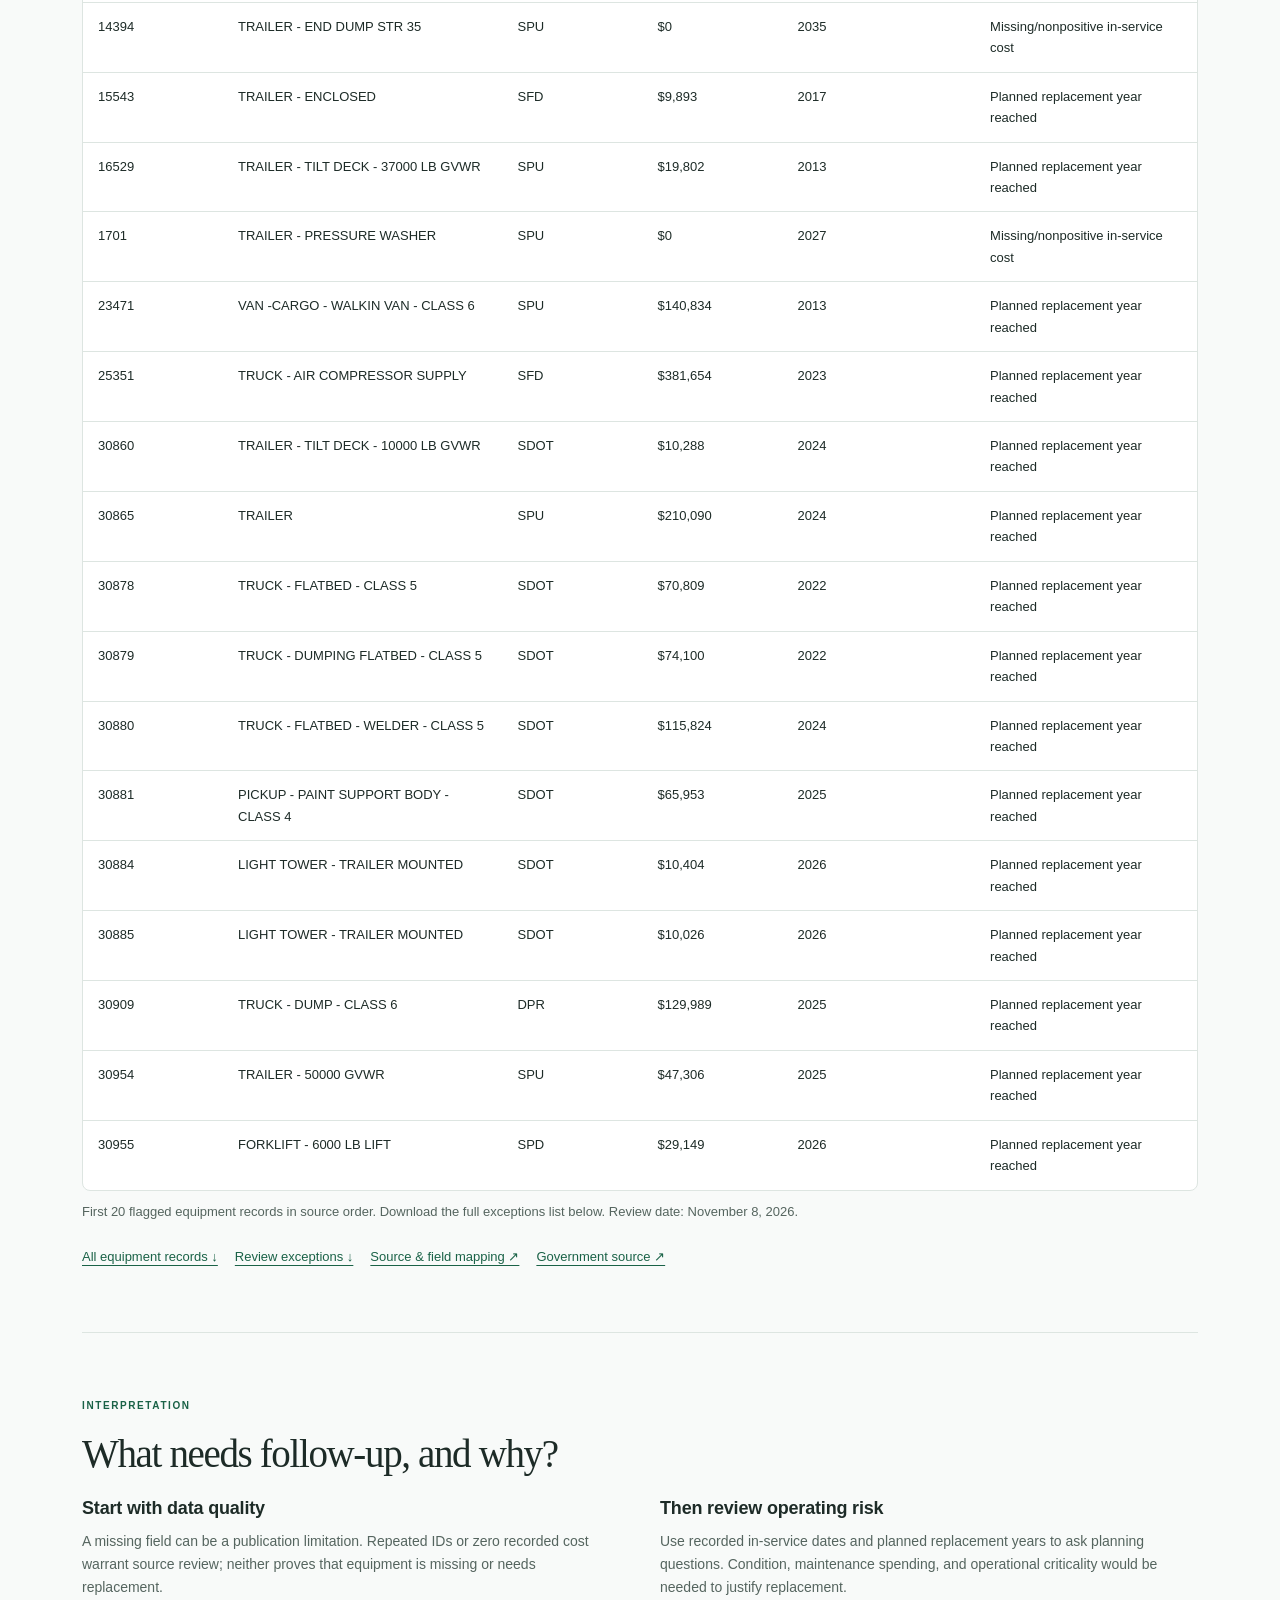
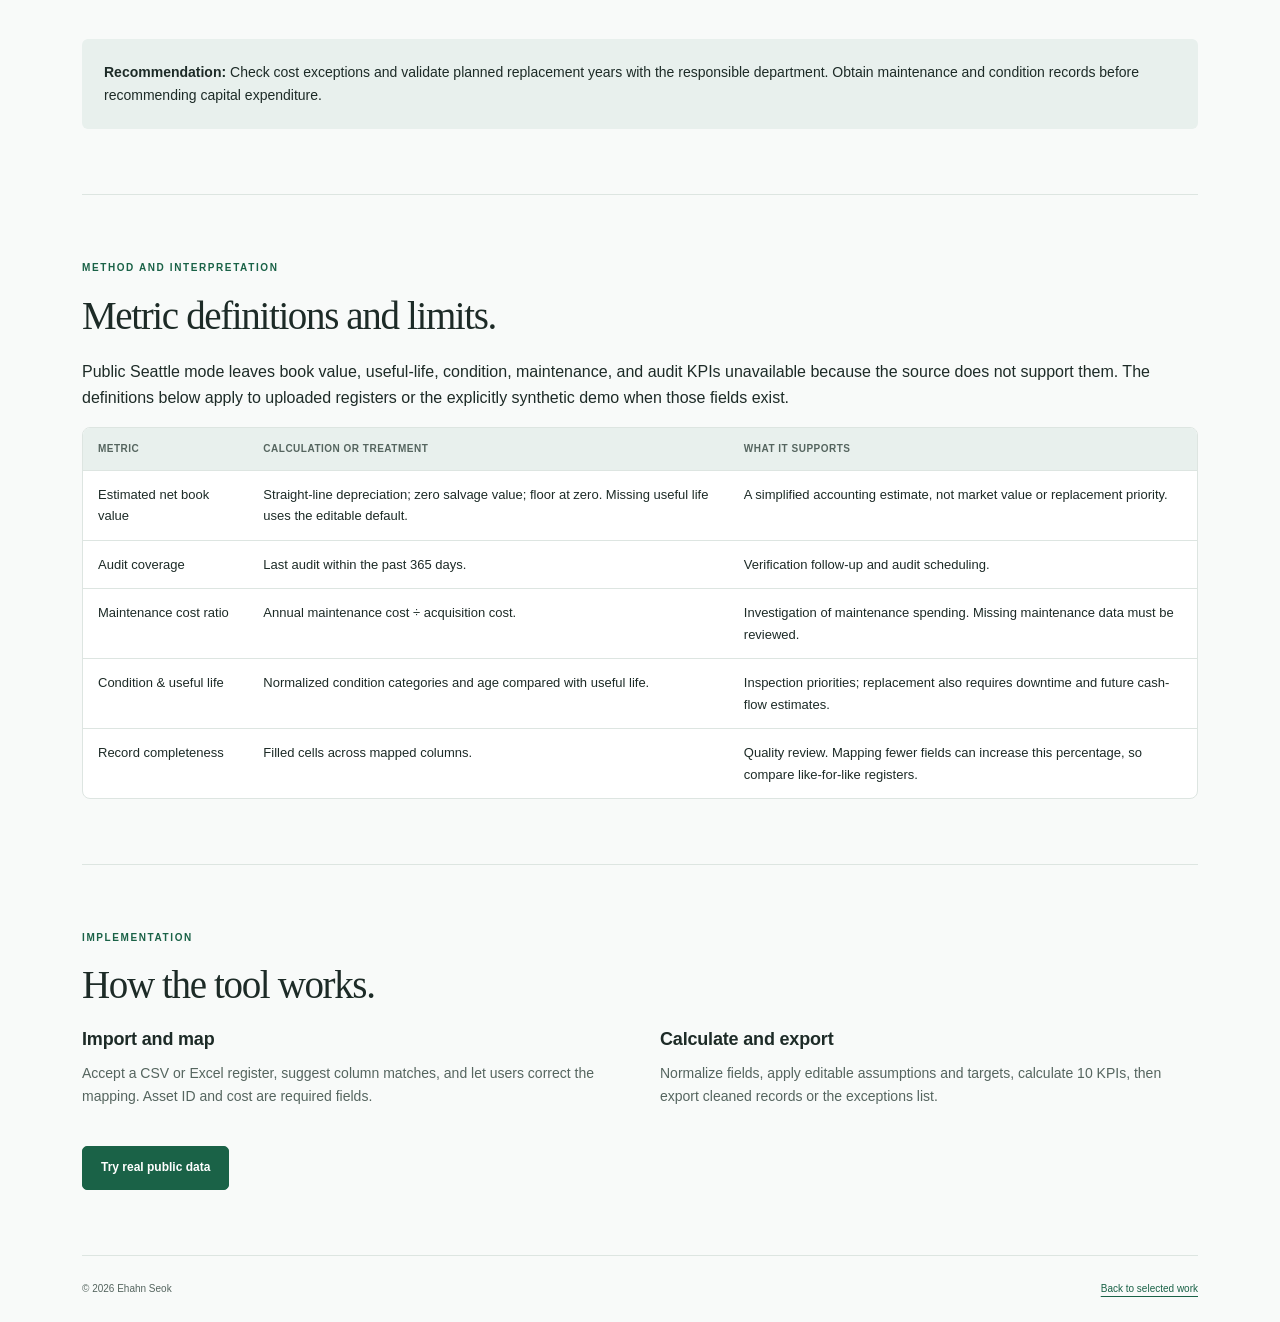
==== commit ee3b93fe: "Slightly darker green accent Co-Authored-By: Claude Sonnet 5.5 <noreply@anthropic.com> Claude-Sessio" ====
--- a/projects/asset-analysis/index.html
+++ b/projects/asset-analysis/index.html
@@ -1,9 +1,9 @@
-<!doctype html><html lang="en"><head><meta charset="utf-8"><meta name="viewport" content="width=device-width, initial-scale=1"><title>Asset Register Review | Ehahn Seok</title><meta name="description" content="A case study of asset-register validation, estimated book value, audit coverage and maintenance review."><link rel="stylesheet" href="../../style.css"><link rel="stylesheet" href="../../case-studies.css"><link rel="icon" href="/favicon.ico?v=g8b6t3v2" type="image/x-icon">
-<link rel="icon" type="image/png" sizes="32x32" href="/favicon-32x32.png?v=g8b6t3v2">
-<link rel="icon" type="image/png" sizes="16x16" href="/favicon-16x16.png?v=g8b6t3v2">
-<link rel="apple-touch-icon" sizes="180x180" href="/apple-touch-icon.png?v=g8b6t3v2">
-<link rel="manifest" href="/site.webmanifest?v=g8b6t3v2">
-<meta name="theme-color" content="#1f7a54">
+<!doctype html><html lang="en"><head><meta charset="utf-8"><meta name="viewport" content="width=device-width, initial-scale=1"><title>Asset Register Review | Ehahn Seok</title><meta name="description" content="A case study of asset-register validation, estimated book value, audit coverage and maintenance review."><link rel="stylesheet" href="../../style.css"><link rel="stylesheet" href="../../case-studies.css"><link rel="icon" href="/favicon.ico?v=g9c7u4w3" type="image/x-icon">
+<link rel="icon" type="image/png" sizes="32x32" href="/favicon-32x32.png?v=g9c7u4w3">
+<link rel="icon" type="image/png" sizes="16x16" href="/favicon-16x16.png?v=g9c7u4w3">
+<link rel="apple-touch-icon" sizes="180x180" href="/apple-touch-icon.png?v=g9c7u4w3">
+<link rel="manifest" href="/site.webmanifest?v=g9c7u4w3">
+<meta name="theme-color" content="#1a6247">
 <script src="public-assets.js" defer></script><link rel="stylesheet" href="../purchasing/project.css"></head><body class="case-page asset-case"><a class="skip-link" href="#case-main">Skip to content</a><header class="site-header"><a class="brand" href="../../index.html">Ehahn Seok<span>Data & business analytics</span></a><nav aria-label="Main navigation"><a href="../../index.html#projects">Selected work</a><a href="../../index.html#experience">Experience</a><a href="../../index.html#contact">Contact</a></nav></header><main id="case-main"><section class="case-hero"><div><a class="breadcrumb" href="../../index.html#projects">Selected work / Asset register review</a><p class="eyebrow">Public equipment register · Working review tool</p><h1>Asset register review: from raw records to a follow-up list.</h1><p class="lead">Reviewed Seattle’s public equipment register for cost and planned-replacement exceptions and linked each flag to its source record. The tool also accepts your own register.</p><div class="cta"><a class="btn primary" href="../../asset-dashboard.html?source=seattle">Open the public-data dashboard</a><a href="../../asset-dashboard.html">Use your own CSV or Excel file</a></div></div><aside class="profile case-summary"><p class="eyebrow">At a glance</p><dl><div><dt>Question</dt><dd>Which assets and records need follow-up?</dd></div><div><dt>Input</dt><dd>Seattle equipment register; CSV/Excel uploads</dd></div><div><dt>Output</dt><dd>Supported metrics and record-level exceptions</dd></div><div><dt>Tools</dt><dd>Browser-based JavaScript</dd></div><div><dt>Status</dt><dd>Real public snapshot + optional synthetic demo</dd></div></dl></aside></section>
 <section class="key-findings" id="key-findings"><p class="eyebrow">Key findings</p><h2>About a third of records need a source check.</h2><div class="kf-grid"><div class="kf"><strong>34%</strong><span>of records flagged</span><p>1,453 of 4,244 equipment records triggered at least one review rule.</p></div><div class="kf"><strong>425</strong><span>missing or nonpositive cost</span><p>Cost-based conclusions for these records need source validation before anyone relies on the $435.6M total.</p></div><div class="kf"><strong>1,072</strong><span>at their planned replacement year</span><p>A scheduling field, not proof of failure. It tells you where to ask planning questions.</p></div></div></section>
 <section><p class="eyebrow">01 / Real equipment review</p><h2>Cost and replacement-year exceptions.</h2><div id="fleet-metrics" class="metrics" aria-live="polite"></div><div class="table-scroll"><table><thead><tr><th>Equipment ID</th><th>Description</th><th>Department</th><th>In-service cost</th><th>Planned replacement year</th><th>Review reason</th></tr></thead><tbody id="fleet-rows"></tbody></table></div><p class="caption">First 20 flagged equipment records in source order. Download the full exceptions list below. Review date: November 8, 2026.</p><div class="project-links"><a href="data/seattle_assets.csv" download>All equipment records ↓</a><a href="data/seattle_exceptions.csv" download>Review exceptions ↓</a><a href="PUBLIC_DATA.md">Source & field mapping ↗</a><a href="https://data.seattle.gov/City-Administration/Active-Fleet-Complement/enxu-fgzb">Government source ↗</a></div></section><section><p class="eyebrow">Interpretation</p><h2>What needs follow-up, and why?</h2><div class="case-grid"><article><h3>Start with data quality</h3><p>A missing field can be a publication limitation. Repeated IDs or zero recorded cost warrant source review; neither proves that equipment is missing or needs replacement.</p></article><article><h3>Then review operating risk</h3><p>Use recorded in-service dates and planned replacement years to ask planning questions. Condition, maintenance spending, and operational criticality would be needed to justify replacement.</p></article></div><div class="case-note"><strong>Recommendation:</strong> Check cost exceptions and validate planned replacement years with the responsible department. Obtain maintenance and condition records before recommending capital expenditure.</div></section>
--- a/style.css
+++ b/style.css
@@ -1,4 +1,4 @@
-:root{--bg:#f8faf9;--surface:#fff;--text:#1d2b27;--muted:#55655f;--border:#dde5e1;--accent:#1f7a54;--soft:#e8f0ed;--warm:#eef2f0;--orange:#9b522e;--shadow:0 10px 30px #1c392309;color-scheme:light}*{box-sizing:border-box}html{scroll-behavior:smooth;scroll-padding-top:95px}body{margin:0;background:var(--bg);color:var(--text);font:16px/1.65 -apple-system,BlinkMacSystemFont,'Segoe UI',Arial,sans-serif}a{color:var(--accent);text-underline-offset:4px}a:hover{text-decoration-thickness:2px}button,input,select{font:inherit}.site-header,main,footer{max-width:1180px;margin:auto;padding-left:32px;padding-right:32px}.site-header{display:flex;justify-content:space-between;align-items:center;gap:24px;padding-top:23px;padding-bottom:23px;border-bottom:1px solid var(--border)}.brand{font-weight:750;color:var(--text);text-decoration:none;font-size:19px}.brand span{display:block;font-size:11px;color:var(--muted);font-weight:500;letter-spacing:.04em}nav{display:flex;gap:25px}nav a{font-size:13px;text-decoration:none;color:var(--muted);font-weight:600}section{padding:65px 0;border-bottom:1px solid var(--border)}.hero{display:grid;grid-template-columns:1.5fr 1fr;gap:65px;align-items:center;padding-top:72px;padding-bottom:72px}.eyebrow{font-size:10px;letter-spacing:.16em;text-transform:uppercase;color:var(--accent);font-weight:750;margin:0 0 17px}h1,h2{font-family:Georgia,'Times New Roman',serif;font-weight:400;letter-spacing:-.035em;line-height:1.1}h1{font-size:clamp(37px,4.8vw,61px);margin:0 0 25px}h2{font-size:clamp(28px,3.3vw,39px);margin:0 0 20px}h3{font-size:23px;line-height:1.25;letter-spacing:-.02em;margin:0 0 10px}p{margin:0 0 15px}.lead{font-size:16px;color:var(--muted);line-height:1.75}.cta,.project-links{display:flex;gap:20px;align-items:center;flex-wrap:wrap;margin-top:27px}.btn{display:inline-block;padding:11px 18px;border:1px solid #bfcdc7;border-radius:5px;font-size:12px;font-weight:700;text-decoration:none;color:var(--accent);background:var(--surface)}.btn.primary{background:var(--accent);color:#fff;border-color:var(--accent)}.btn:hover{filter:brightness(.94);text-decoration:none}.text-link{font-size:13px;font-weight:650}.profile{background:var(--soft);padding:29px;border:1px solid var(--border);border-radius:7px}.profile h2{font-size:29px}.profile p{font-size:14px;color:var(--muted)}dl{margin:22px 0 0}dl div{display:grid;grid-template-columns:83px 1fr;padding:12px 0;border-top:1px solid #c2d6ce;font-size:12px}dt{color:var(--muted)}dd{margin:0;font-weight:550}.section-heading{display:flex;justify-content:space-between;align-items:end;gap:45px;margin-bottom:30px}.section-heading>p{font-size:13px;color:var(--muted);max-width:260px;margin-bottom:20px}.project{background:var(--surface);border:1px solid var(--border);border-radius:8px;overflow:hidden;box-shadow:var(--shadow)}.featured{display:grid;grid-template-columns:1fr 1.16fr;margin-bottom:25px}.project-copy{padding:30px}.project-copy>p{font-size:14px;color:var(--muted)}.project-top{display:flex;justify-content:space-between;align-items:center;gap:15px;margin-bottom:18px}.project-number{font:italic 18px Georgia;color:var(--accent)}.badge{font-size:10px;color:var(--muted);border:1px solid var(--border);border-radius:30px;padding:3px 9px}.project-subtitle{font-size:11px!important;font-weight:650;text-transform:uppercase;letter-spacing:.05em}.finding{border-left:2px solid var(--accent);padding:0 0 0 13px;margin:23px 0 19px}.mini-label{font-size:9px;font-weight:750;letter-spacing:.1em;text-transform:uppercase;color:var(--accent)}.finding p{font-size:14px;line-height:1.65;margin:5px 0 0}.decision{font-size:12px!important;line-height:1.65}.project-links{gap:17px;margin-top:23px}.project-links a:not(.btn){font-size:11px}.project-grid{display:grid;grid-template-columns:1fr 1fr;gap:25px}.project-visual{padding:27px;display:flex;flex-direction:column;justify-content:center;background:#f0f5f3;min-height:270px}.featured .project-visual{min-height:430px}.visual-heading{display:flex;justify-content:space-between;gap:15px;font-size:10px;font-weight:650;margin-bottom:30px}.visual-heading span:last-child{font-weight:400;color:var(--muted)}.data-label{font-size:10px;color:var(--muted);margin:18px 0 0;line-height:1.5}.visual-note{font-size:10px;font-weight:650;margin-top:28px}.preview-bar{margin:23px 0}.preview-bar-label{display:flex;justify-content:space-between;font-size:12px;margin-bottom:8px}.preview-track{height:22px;background:#d5e4de;border-radius:2px;overflow:hidden}.preview-track i{display:block;height:100%;background:var(--accent)}.preview-bar:nth-child(2) i{background:#7fa396}.preview-bar:nth-child(3) i{background:#175c3f}.asset-visual{background:#eef2f0}.asset-example{display:grid;gap:18px}.asset-example>div{display:grid;grid-template-columns:32px 1fr;gap:0 10px}.asset-example span{grid-row:span 2;font-size:11px;border:1px solid #c3cdc9;border-radius:50%;width:29px;height:29px;text-align:center;line-height:27px}.asset-example strong{font-size:12px}.asset-example small{font-size:10px;color:var(--muted)}.macro-visual{background:#ecf0ee}.macro-chart svg{width:100%;height:auto;display:block}.experience{display:grid;grid-template-columns:1fr 1fr;gap:70px}.proof{display:flex;gap:30px;margin-top:25px}.proof strong{display:block;font:28px Georgia;color:var(--accent)}.proof span{display:block;font-size:10px;color:var(--muted);margin-top:7px}.experience-details article{margin:0 0 25px}.experience-details h3{font-size:17px}.experience-details p{font-size:14px;color:var(--muted)}.experience-details .note{font-size:11px}.muted{font-size:13px;color:var(--muted)}.skills{display:grid;grid-template-columns:repeat(3,1fr);gap:30px}.skills h3{font-size:16px}.skills p{font-size:13px;color:var(--muted)}.skills a{font-size:11px}.coursework{margin-top:35px;border-top:1px solid var(--border);border-bottom:1px solid var(--border);padding:17px 0;font-size:13px}.coursework summary{cursor:pointer;font-weight:650}.coursework>div{padding-top:20px;max-width:850px;color:var(--muted)}.languages{margin-top:20px;font-size:12px;color:var(--muted)}.contact{display:grid;grid-template-columns:1.4fr 1fr;gap:60px;align-items:center}.contact p{max-width:560px;font-size:14px;color:var(--muted)}.contact-links{display:flex;flex-direction:column;align-items:flex-start;gap:15px}.contact-links>a:not(.btn){font-size:13px}footer{padding-top:25px;padding-bottom:25px;display:flex;justify-content:space-between;gap:20px;font-size:10px;color:var(--muted)}a:focus-visible,summary:focus-visible{outline:3px solid var(--orange);outline-offset:5px}.skip-link{position:absolute;left:20px;top:-70px;background:var(--surface);padding:10px;z-index:20}.skip-link:focus{top:5px}@media(prefers-reduced-motion:reduce){html{scroll-behavior:auto}}@media(max-width:850px){.hero{gap:28px;grid-template-columns:1.2fr 1fr}h1{font-size:43px}.profile{padding:20px}.project-copy,.project-visual{padding:23px}.experience{gap:35px}.proof{gap:18px}.featured .project-visual{min-height:390px}.visual-heading{flex-direction:column;gap:4px}}@media(max-width:650px){.site-header,main,footer{padding-left:20px;padding-right:20px}.site-header{align-items:flex-start;gap:12px}.brand{font-size:17px}.brand span{font-size:9px;max-width:150px}nav{gap:12px;padding-top:6px}nav a{font-size:10px}.hero,.featured,.project-grid,.experience,.contact{grid-template-columns:1fr}.hero{padding-top:45px;padding-bottom:45px;gap:30px}h1{font-size:43px;max-width:500px}.profile{padding:24px}.profile dl{display:grid;grid-template-columns:1fr 1fr;gap:0 20px}.profile dl div{display:block}.profile dt{font-size:10px;margin-bottom:4px}.section-heading{display:block}.section-heading>p{max-width:100%;margin:0}.skills{grid-template-columns:1fr;gap:25px}section{padding:45px 0}.featured .project-visual{min-height:280px}.project-copy{padding:25px}.experience{gap:30px}.contact{gap:20px}.proof{gap:30px}footer{display:block}footer span{display:block;margin:6px 0}}
+:root{--bg:#f8faf9;--surface:#fff;--text:#1d2b27;--muted:#55655f;--border:#dde5e1;--accent:#1a6247;--soft:#e8f0ed;--warm:#eef2f0;--orange:#9b522e;--shadow:0 10px 30px #1c392309;color-scheme:light}*{box-sizing:border-box}html{scroll-behavior:smooth;scroll-padding-top:95px}body{margin:0;background:var(--bg);color:var(--text);font:16px/1.65 -apple-system,BlinkMacSystemFont,'Segoe UI',Arial,sans-serif}a{color:var(--accent);text-underline-offset:4px}a:hover{text-decoration-thickness:2px}button,input,select{font:inherit}.site-header,main,footer{max-width:1180px;margin:auto;padding-left:32px;padding-right:32px}.site-header{display:flex;justify-content:space-between;align-items:center;gap:24px;padding-top:23px;padding-bottom:23px;border-bottom:1px solid var(--border)}.brand{font-weight:750;color:var(--text);text-decoration:none;font-size:19px}.brand span{display:block;font-size:11px;color:var(--muted);font-weight:500;letter-spacing:.04em}nav{display:flex;gap:25px}nav a{font-size:13px;text-decoration:none;color:var(--muted);font-weight:600}section{padding:65px 0;border-bottom:1px solid var(--border)}.hero{display:grid;grid-template-columns:1.5fr 1fr;gap:65px;align-items:center;padding-top:72px;padding-bottom:72px}.eyebrow{font-size:10px;letter-spacing:.16em;text-transform:uppercase;color:var(--accent);font-weight:750;margin:0 0 17px}h1,h2{font-family:Georgia,'Times New Roman',serif;font-weight:400;letter-spacing:-.035em;line-height:1.1}h1{font-size:clamp(37px,4.8vw,61px);margin:0 0 25px}h2{font-size:clamp(28px,3.3vw,39px);margin:0 0 20px}h3{font-size:23px;line-height:1.25;letter-spacing:-.02em;margin:0 0 10px}p{margin:0 0 15px}.lead{font-size:16px;color:var(--muted);line-height:1.75}.cta,.project-links{display:flex;gap:20px;align-items:center;flex-wrap:wrap;margin-top:27px}.btn{display:inline-block;padding:11px 18px;border:1px solid #bfcdc7;border-radius:5px;font-size:12px;font-weight:700;text-decoration:none;color:var(--accent);background:var(--surface)}.btn.primary{background:var(--accent);color:#fff;border-color:var(--accent)}.btn:hover{filter:brightness(.94);text-decoration:none}.text-link{font-size:13px;font-weight:650}.profile{background:var(--soft);padding:29px;border:1px solid var(--border);border-radius:7px}.profile h2{font-size:29px}.profile p{font-size:14px;color:var(--muted)}dl{margin:22px 0 0}dl div{display:grid;grid-template-columns:83px 1fr;padding:12px 0;border-top:1px solid #c2d6ce;font-size:12px}dt{color:var(--muted)}dd{margin:0;font-weight:550}.section-heading{display:flex;justify-content:space-between;align-items:end;gap:45px;margin-bottom:30px}.section-heading>p{font-size:13px;color:var(--muted);max-width:260px;margin-bottom:20px}.project{background:var(--surface);border:1px solid var(--border);border-radius:8px;overflow:hidden;box-shadow:var(--shadow)}.featured{display:grid;grid-template-columns:1fr 1.16fr;margin-bottom:25px}.project-copy{padding:30px}.project-copy>p{font-size:14px;color:var(--muted)}.project-top{display:flex;justify-content:space-between;align-items:center;gap:15px;margin-bottom:18px}.project-number{font:italic 18px Georgia;color:var(--accent)}.badge{font-size:10px;color:var(--muted);border:1px solid var(--border);border-radius:30px;padding:3px 9px}.project-subtitle{font-size:11px!important;font-weight:650;text-transform:uppercase;letter-spacing:.05em}.finding{border-left:2px solid var(--accent);padding:0 0 0 13px;margin:23px 0 19px}.mini-label{font-size:9px;font-weight:750;letter-spacing:.1em;text-transform:uppercase;color:var(--accent)}.finding p{font-size:14px;line-height:1.65;margin:5px 0 0}.decision{font-size:12px!important;line-height:1.65}.project-links{gap:17px;margin-top:23px}.project-links a:not(.btn){font-size:11px}.project-grid{display:grid;grid-template-columns:1fr 1fr;gap:25px}.project-visual{padding:27px;display:flex;flex-direction:column;justify-content:center;background:#f0f5f3;min-height:270px}.featured .project-visual{min-height:430px}.visual-heading{display:flex;justify-content:space-between;gap:15px;font-size:10px;font-weight:650;margin-bottom:30px}.visual-heading span:last-child{font-weight:400;color:var(--muted)}.data-label{font-size:10px;color:var(--muted);margin:18px 0 0;line-height:1.5}.visual-note{font-size:10px;font-weight:650;margin-top:28px}.preview-bar{margin:23px 0}.preview-bar-label{display:flex;justify-content:space-between;font-size:12px;margin-bottom:8px}.preview-track{height:22px;background:#d5e4de;border-radius:2px;overflow:hidden}.preview-track i{display:block;height:100%;background:var(--accent)}.preview-bar:nth-child(2) i{background:#7fa396}.preview-bar:nth-child(3) i{background:#124d38}.asset-visual{background:#eef2f0}.asset-example{display:grid;gap:18px}.asset-example>div{display:grid;grid-template-columns:32px 1fr;gap:0 10px}.asset-example span{grid-row:span 2;font-size:11px;border:1px solid #c3cdc9;border-radius:50%;width:29px;height:29px;text-align:center;line-height:27px}.asset-example strong{font-size:12px}.asset-example small{font-size:10px;color:var(--muted)}.macro-visual{background:#ecf0ee}.macro-chart svg{width:100%;height:auto;display:block}.experience{display:grid;grid-template-columns:1fr 1fr;gap:70px}.proof{display:flex;gap:30px;margin-top:25px}.proof strong{display:block;font:28px Georgia;color:var(--accent)}.proof span{display:block;font-size:10px;color:var(--muted);margin-top:7px}.experience-details article{margin:0 0 25px}.experience-details h3{font-size:17px}.experience-details p{font-size:14px;color:var(--muted)}.experience-details .note{font-size:11px}.muted{font-size:13px;color:var(--muted)}.skills{display:grid;grid-template-columns:repeat(3,1fr);gap:30px}.skills h3{font-size:16px}.skills p{font-size:13px;color:var(--muted)}.skills a{font-size:11px}.coursework{margin-top:35px;border-top:1px solid var(--border);border-bottom:1px solid var(--border);padding:17px 0;font-size:13px}.coursework summary{cursor:pointer;font-weight:650}.coursework>div{padding-top:20px;max-width:850px;color:var(--muted)}.languages{margin-top:20px;font-size:12px;color:var(--muted)}.contact{display:grid;grid-template-columns:1.4fr 1fr;gap:60px;align-items:center}.contact p{max-width:560px;font-size:14px;color:var(--muted)}.contact-links{display:flex;flex-direction:column;align-items:flex-start;gap:15px}.contact-links>a:not(.btn){font-size:13px}footer{padding-top:25px;padding-bottom:25px;display:flex;justify-content:space-between;gap:20px;font-size:10px;color:var(--muted)}a:focus-visible,summary:focus-visible{outline:3px solid var(--orange);outline-offset:5px}.skip-link{position:absolute;left:20px;top:-70px;background:var(--surface);padding:10px;z-index:20}.skip-link:focus{top:5px}@media(prefers-reduced-motion:reduce){html{scroll-behavior:auto}}@media(max-width:850px){.hero{gap:28px;grid-template-columns:1.2fr 1fr}h1{font-size:43px}.profile{padding:20px}.project-copy,.project-visual{padding:23px}.experience{gap:35px}.proof{gap:18px}.featured .project-visual{min-height:390px}.visual-heading{flex-direction:column;gap:4px}}@media(max-width:650px){.site-header,main,footer{padding-left:20px;padding-right:20px}.site-header{align-items:flex-start;gap:12px}.brand{font-size:17px}.brand span{font-size:9px;max-width:150px}nav{gap:12px;padding-top:6px}nav a{font-size:10px}.hero,.featured,.project-grid,.experience,.contact{grid-template-columns:1fr}.hero{padding-top:45px;padding-bottom:45px;gap:30px}h1{font-size:43px;max-width:500px}.profile{padding:24px}.profile dl{display:grid;grid-template-columns:1fr 1fr;gap:0 20px}.profile dl div{display:block}.profile dt{font-size:10px;margin-bottom:4px}.section-heading{display:block}.section-heading>p{max-width:100%;margin:0}.skills{grid-template-columns:1fr;gap:25px}section{padding:45px 0}.featured .project-visual{min-height:280px}.project-copy{padding:25px}.experience{gap:30px}.contact{gap:20px}.proof{gap:30px}footer{display:block}footer span{display:block;margin:6px 0}}
 
 .experience-context{font-size:12px;line-height:1.65;color:var(--muted);margin-top:24px;max-width:340px}
 
--- a/case-studies.css
+++ b/case-studies.css
@@ -1,5 +1,5 @@
 
-.case-page{--accent-soft:var(--soft);--line:var(--accent);--pos:#1f7a54;--neg:#9a5b00;--shade:rgba(155,82,46,.13);--warnbg:#f2ecde;--warn:#74511c}
+.case-page{--accent-soft:var(--soft);--line:var(--accent);--pos:#1a6247;--neg:#9a5b00;--shade:rgba(155,82,46,.13);--warnbg:#f2ecde;--warn:#74511c}
 .case-page .case-hero{display:grid;grid-template-columns:1.5fr 1fr;gap:65px;align-items:center;padding:65px 0}
 .case-page .case-hero h1{font-family:Georgia,'Times New Roman',serif;font-size:clamp(36px,4.6vw,56px);font-weight:400;line-height:1.1;letter-spacing:-.035em;margin:0 0 24px;max-width:760px}
 .case-page .case-hero .lead,.case-page .case-hero .sub{font-size:16px;line-height:1.75;color:var(--muted);max-width:730px}
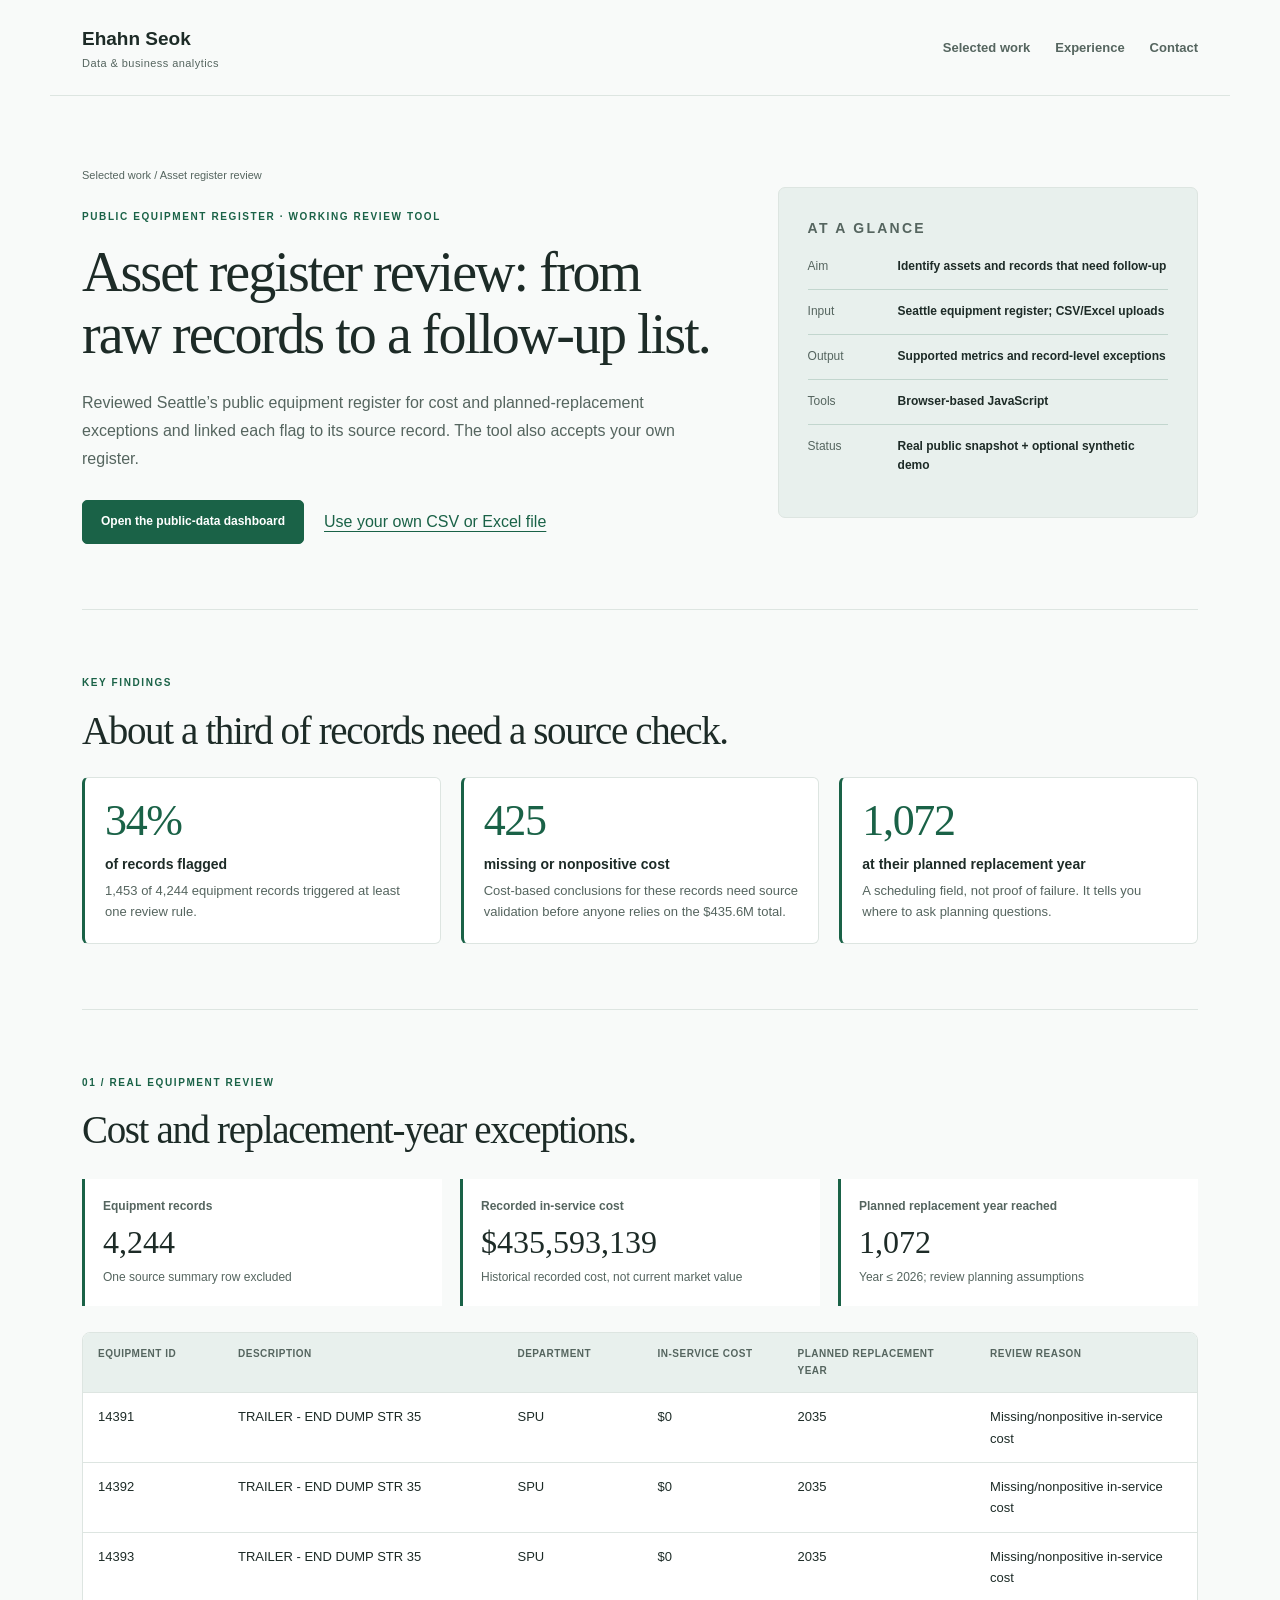
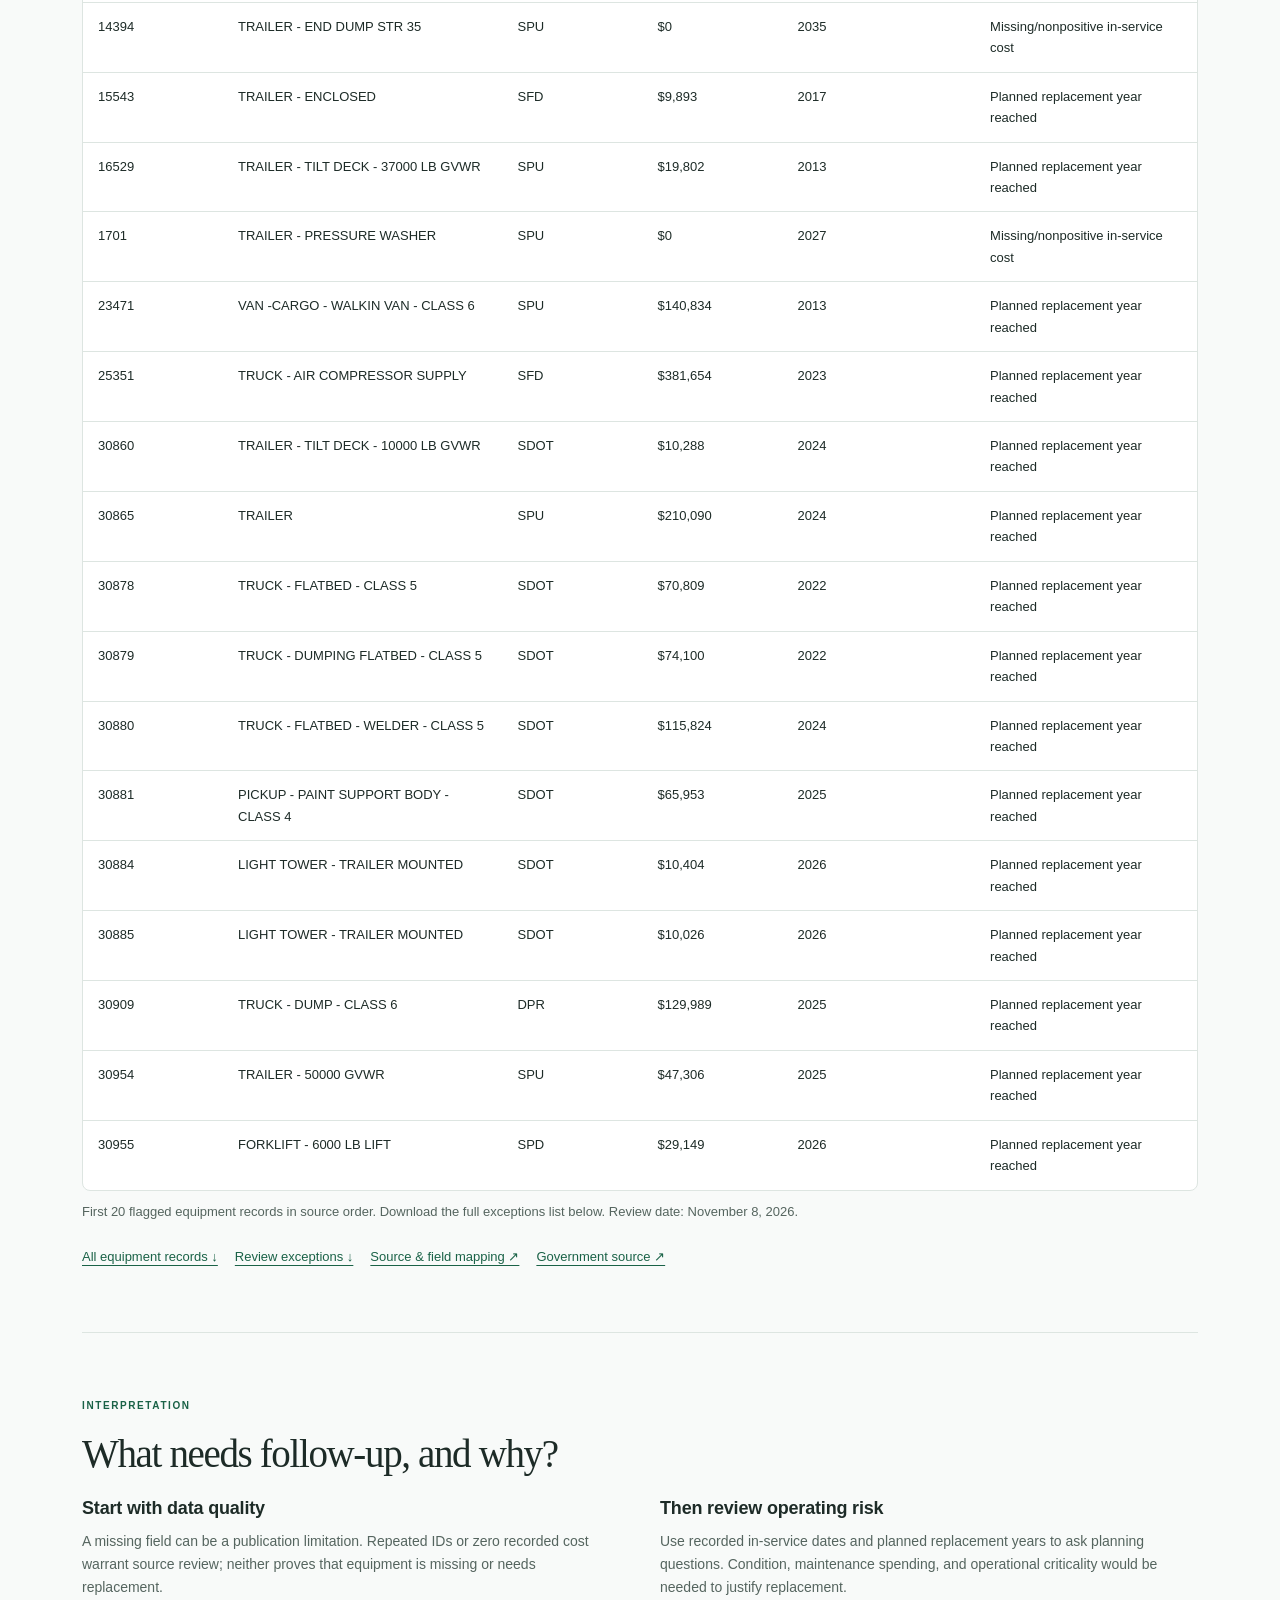
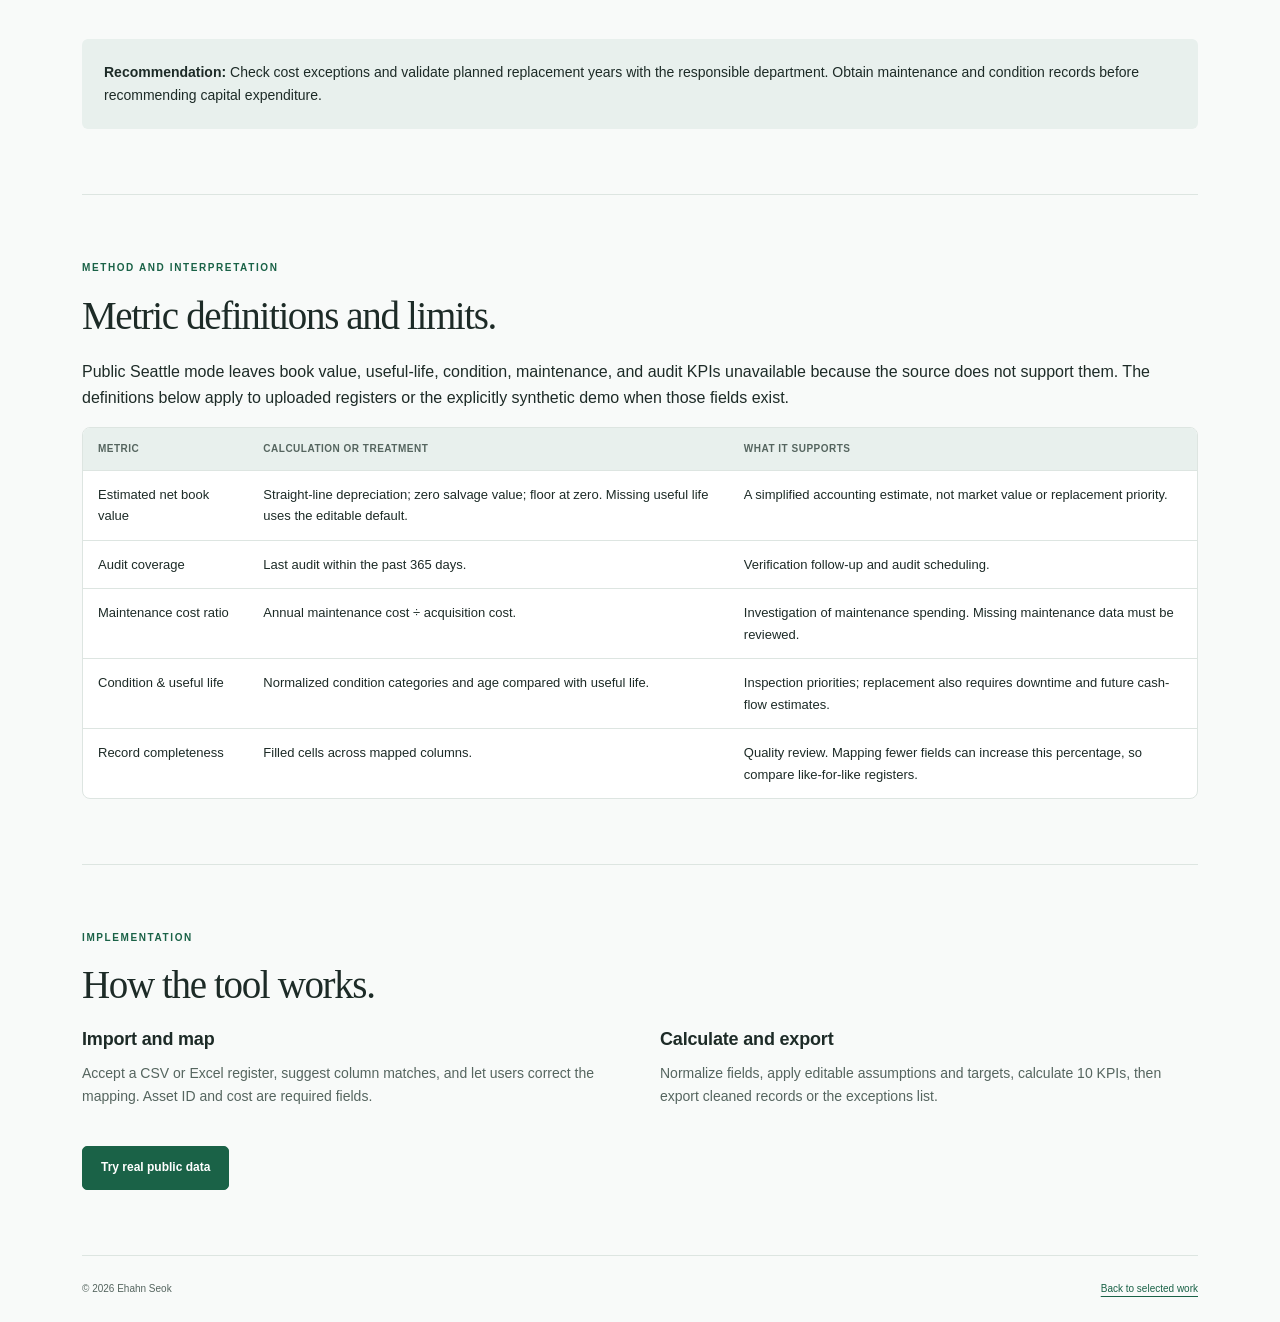
==== commit 0070fdc2: "Describe projects by what they are and aim to do, not as questions Co-Authored-By: Claude Sonnet 5.5" ====
--- a/projects/asset-analysis/index.html
+++ b/projects/asset-analysis/index.html
@@ -1,10 +1,10 @@
-<!doctype html><html lang="en"><head><meta charset="utf-8"><meta name="viewport" content="width=device-width, initial-scale=1"><title>Asset Register Review | Ehahn Seok</title><meta name="description" content="A case study of asset-register validation, estimated book value, audit coverage and maintenance review."><link rel="stylesheet" href="../../style.css"><link rel="stylesheet" href="../../case-studies.css"><link rel="icon" href="/favicon.ico?v=g9c7u4w3" type="image/x-icon">
-<link rel="icon" type="image/png" sizes="32x32" href="/favicon-32x32.png?v=g9c7u4w3">
-<link rel="icon" type="image/png" sizes="16x16" href="/favicon-16x16.png?v=g9c7u4w3">
-<link rel="apple-touch-icon" sizes="180x180" href="/apple-touch-icon.png?v=g9c7u4w3">
-<link rel="manifest" href="/site.webmanifest?v=g9c7u4w3">
+<!doctype html><html lang="en"><head><meta charset="utf-8"><meta name="viewport" content="width=device-width, initial-scale=1"><title>Asset Register Review | Ehahn Seok</title><meta name="description" content="A case study of asset-register validation, estimated book value, audit coverage and maintenance review."><link rel="stylesheet" href="../../style.css"><link rel="stylesheet" href="../../case-studies.css"><link rel="icon" href="../../favicon.ico?v=g9c7u4w3" type="image/x-icon">
+<link rel="icon" type="image/png" sizes="32x32" href="../../favicon-32x32.png?v=g9c7u4w3">
+<link rel="icon" type="image/png" sizes="16x16" href="../../favicon-16x16.png?v=g9c7u4w3">
+<link rel="apple-touch-icon" sizes="180x180" href="../../apple-touch-icon.png?v=g9c7u4w3">
+<link rel="manifest" href="../../site.webmanifest?v=g9c7u4w3">
 <meta name="theme-color" content="#1a6247">
-<script src="public-assets.js" defer></script><link rel="stylesheet" href="../purchasing/project.css"></head><body class="case-page asset-case"><a class="skip-link" href="#case-main">Skip to content</a><header class="site-header"><a class="brand" href="../../index.html">Ehahn Seok<span>Data & business analytics</span></a><nav aria-label="Main navigation"><a href="../../index.html#projects">Selected work</a><a href="../../index.html#experience">Experience</a><a href="../../index.html#contact">Contact</a></nav></header><main id="case-main"><section class="case-hero"><div><a class="breadcrumb" href="../../index.html#projects">Selected work / Asset register review</a><p class="eyebrow">Public equipment register · Working review tool</p><h1>Asset register review: from raw records to a follow-up list.</h1><p class="lead">Reviewed Seattle’s public equipment register for cost and planned-replacement exceptions and linked each flag to its source record. The tool also accepts your own register.</p><div class="cta"><a class="btn primary" href="../../asset-dashboard.html?source=seattle">Open the public-data dashboard</a><a href="../../asset-dashboard.html">Use your own CSV or Excel file</a></div></div><aside class="profile case-summary"><p class="eyebrow">At a glance</p><dl><div><dt>Question</dt><dd>Which assets and records need follow-up?</dd></div><div><dt>Input</dt><dd>Seattle equipment register; CSV/Excel uploads</dd></div><div><dt>Output</dt><dd>Supported metrics and record-level exceptions</dd></div><div><dt>Tools</dt><dd>Browser-based JavaScript</dd></div><div><dt>Status</dt><dd>Real public snapshot + optional synthetic demo</dd></div></dl></aside></section>
+<script src="public-assets.js" defer></script><link rel="stylesheet" href="../purchasing/project.css"></head><body class="case-page asset-case"><a class="skip-link" href="#case-main">Skip to content</a><header class="site-header"><a class="brand" href="../../index.html">Ehahn Seok<span>Data & business analytics</span></a><nav aria-label="Main navigation"><a href="../../index.html#projects">Selected work</a><a href="../../index.html#experience">Experience</a><a href="../../index.html#contact">Contact</a></nav></header><main id="case-main"><section class="case-hero"><div><a class="breadcrumb" href="../../index.html#projects">Selected work / Asset register review</a><p class="eyebrow">Public equipment register · Working review tool</p><h1>Asset register review: from raw records to a follow-up list.</h1><p class="lead">Reviewed Seattle’s public equipment register for cost and planned-replacement exceptions and linked each flag to its source record. The tool also accepts your own register.</p><div class="cta"><a class="btn primary" href="../../asset-dashboard.html?source=seattle">Open the public-data dashboard</a><a href="../../asset-dashboard.html">Use your own CSV or Excel file</a></div></div><aside class="profile case-summary"><p class="eyebrow">At a glance</p><dl><div><dt>Aim</dt><dd>Identify assets and records that need follow-up</dd></div><div><dt>Input</dt><dd>Seattle equipment register; CSV/Excel uploads</dd></div><div><dt>Output</dt><dd>Supported metrics and record-level exceptions</dd></div><div><dt>Tools</dt><dd>Browser-based JavaScript</dd></div><div><dt>Status</dt><dd>Real public snapshot + optional synthetic demo</dd></div></dl></aside></section>
 <section class="key-findings" id="key-findings"><p class="eyebrow">Key findings</p><h2>About a third of records need a source check.</h2><div class="kf-grid"><div class="kf"><strong>34%</strong><span>of records flagged</span><p>1,453 of 4,244 equipment records triggered at least one review rule.</p></div><div class="kf"><strong>425</strong><span>missing or nonpositive cost</span><p>Cost-based conclusions for these records need source validation before anyone relies on the $435.6M total.</p></div><div class="kf"><strong>1,072</strong><span>at their planned replacement year</span><p>A scheduling field, not proof of failure. It tells you where to ask planning questions.</p></div></div></section>
 <section><p class="eyebrow">01 / Real equipment review</p><h2>Cost and replacement-year exceptions.</h2><div id="fleet-metrics" class="metrics" aria-live="polite"></div><div class="table-scroll"><table><thead><tr><th>Equipment ID</th><th>Description</th><th>Department</th><th>In-service cost</th><th>Planned replacement year</th><th>Review reason</th></tr></thead><tbody id="fleet-rows"></tbody></table></div><p class="caption">First 20 flagged equipment records in source order. Download the full exceptions list below. Review date: November 8, 2026.</p><div class="project-links"><a href="data/seattle_assets.csv" download>All equipment records ↓</a><a href="data/seattle_exceptions.csv" download>Review exceptions ↓</a><a href="PUBLIC_DATA.md">Source & field mapping ↗</a><a href="https://data.seattle.gov/City-Administration/Active-Fleet-Complement/enxu-fgzb">Government source ↗</a></div></section><section><p class="eyebrow">Interpretation</p><h2>What needs follow-up, and why?</h2><div class="case-grid"><article><h3>Start with data quality</h3><p>A missing field can be a publication limitation. Repeated IDs or zero recorded cost warrant source review; neither proves that equipment is missing or needs replacement.</p></article><article><h3>Then review operating risk</h3><p>Use recorded in-service dates and planned replacement years to ask planning questions. Condition, maintenance spending, and operational criticality would be needed to justify replacement.</p></article></div><div class="case-note"><strong>Recommendation:</strong> Check cost exceptions and validate planned replacement years with the responsible department. Obtain maintenance and condition records before recommending capital expenditure.</div></section>
 <section><p class="eyebrow">Method and interpretation</p><h2>Metric definitions and limits.</h2><p>Public Seattle mode leaves book value, useful-life, condition, maintenance, and audit KPIs unavailable because the source does not support them. The definitions below apply to uploaded registers or the explicitly synthetic demo when those fields exist.</p><div class="table-scroll"><table><thead><tr><th>Metric</th><th>Calculation or treatment</th><th>What it supports</th></tr></thead><tbody><tr><td>Estimated net book value</td><td>Straight-line depreciation; zero salvage value; floor at zero. Missing useful life uses the editable default.</td><td>A simplified accounting estimate, not market value or replacement priority.</td></tr><tr><td>Audit coverage</td><td>Last audit within the past 365 days.</td><td>Verification follow-up and audit scheduling.</td></tr><tr><td>Maintenance cost ratio</td><td>Annual maintenance cost ÷ acquisition cost.</td><td>Investigation of maintenance spending. Missing maintenance data must be reviewed.</td></tr><tr><td>Condition & useful life</td><td>Normalized condition categories and age compared with useful life.</td><td>Inspection priorities; replacement also requires downtime and future cash-flow estimates.</td></tr><tr><td>Record completeness</td><td>Filled cells across mapped columns.</td><td>Quality review. Mapping fewer fields can increase this percentage, so compare like-for-like registers.</td></tr></tbody></table></div></section>
--- a/style.css
+++ b/style.css
@@ -119,3 +119,29 @@
 .portrait-fig .portrait{width:100%;max-width:210px;height:auto;aspect-ratio:4/5;border-radius:8px;object-fit:cover;object-position:50% 15%;margin:0}
 .portrait-fig figcaption{display:flex;flex-direction:column;margin-top:10px;font-size:13px;color:var(--muted);line-height:1.4}
 .portrait-fig figcaption strong{color:var(--text);font-size:14px}
+
+.rc-viz{margin:2px 0 16px;display:grid;gap:10px}
+.viz-lab{display:flex;justify-content:space-between;gap:10px;font-size:12px;color:var(--muted);margin-bottom:4px}.viz-lab b{color:var(--text);font-weight:700}
+.viz-track{height:12px;background:#e3ebe7;border-radius:999px;overflow:hidden;display:flex}
+.viz-track i{display:block;height:100%;width:var(--w);background:#8fb3a5;transform-origin:left;transition:transform .9s cubic-bezier(.2,.7,.2,1)}
+.viz-track i.hi{background:var(--accent)}.viz-track i.gray{background:#b7c2bd}
+.viz-track.seg{height:14px}
+.rc-viz:not(.in) .viz-track i{transform:scaleX(0)}
+.viz-legend{display:flex;flex-wrap:wrap;gap:4px 14px;font-size:11.5px;color:var(--muted)}.viz-legend span{display:inline-flex;align-items:center;gap:6px}.viz-legend em{font-style:normal}
+.viz-legend u{width:10px;height:10px;border-radius:2px;background:#8fb3a5;display:inline-block}.viz-legend u.hi{background:var(--accent)}
+.months{display:grid;grid-template-columns:repeat(40,1fr);gap:2px}
+.months i{aspect-ratio:1;border-radius:2px;background:#cfdcd6;display:block}.months i.inv{background:var(--accent)}
+.rc-viz:not(.in) .months i{opacity:0}.months i{transition:opacity .5s ease;transition-delay:calc(var(--i)*8ms)}
+@media(prefers-reduced-motion:reduce){.viz-track i,.months i{transition:none!important}.rc-viz:not(.in) .viz-track i{transform:none}.rc-viz:not(.in) .months i{opacity:1}}
+
+.months{gap:1px}.months i{aspect-ratio:auto;height:22px;border-radius:1px}
+.months-ends{display:flex;justify-content:space-between;font-size:11px;color:var(--muted);margin-top:-6px}
+
+.scale-strip{display:grid;grid-template-columns:repeat(4,1fr);margin-top:24px;background:var(--accent);color:#fff;border-radius:8px;overflow:hidden}
+.scale-strip div{padding:20px 22px;border-left:1px solid rgba(255,255,255,.18)}
+.scale-strip div:first-child{border-left:0}
+.scale-strip b{display:block;font:400 clamp(26px,3.2vw,38px)/1.05 Georgia,'Times New Roman',serif;letter-spacing:-.02em}
+.scale-strip span{display:block;margin-top:6px;font-size:12px;opacity:.85;line-height:1.35}
+.rc-shot{margin:0 0 14px;border:1px solid var(--border);border-radius:6px;overflow:hidden;background:#fff}
+.rc-shot img{display:block;width:100%;height:auto}
+@media(max-width:700px){.scale-strip{grid-template-columns:1fr 1fr}.scale-strip div:nth-child(3){border-left:0}.scale-strip div:nth-child(n+3){border-top:1px solid rgba(255,255,255,.18)}}
--- a/projects/purchasing/project.css
+++ b/projects/purchasing/project.css
@@ -8,5 +8,5 @@
 .metrics{display:grid;grid-template-columns:repeat(3,1fr);gap:18px;margin:26px 0}.metric{background:var(--surface);border-left:3px solid var(--accent);padding:18px}.metric strong{font:32px Georgia;display:block;line-height:1.3;margin:5px 0}.metric p{font-size:12px;margin:0;color:var(--muted)}.metric p:first-child{font-weight:650}
 .panels{display:grid;grid-template-columns:1fr 1fr;gap:22px}.bar-row{margin:20px 0}.bar-label{display:flex;justify-content:space-between;gap:10px;font-size:13px;margin-bottom:7px}.track{height:18px;background:var(--soft);border-radius:3px;overflow:hidden}.bar{height:100%;background:var(--accent);min-width:2px}.bar.negative{background:#9b522e}.insight{padding:16px;background:var(--soft);font-size:13px;margin-top:22px;border-radius:5px}
 .table-head{display:grid;grid-template-columns:2fr 1fr 1fr;gap:24px;margin-top:38px;align-items:end}.table-wrap{overflow:auto;margin-top:20px;max-height:520px;border:1px solid var(--border);border-radius:8px}.table-wrap table{white-space:nowrap}.table-wrap th,.table-wrap td{text-align:right}.table-wrap th{position:sticky;top:0;background:var(--soft)}.table-wrap th:first-child,.table-wrap td:first-child,.table-wrap th:nth-child(2),.table-wrap td:nth-child(2){text-align:left}td small{display:block;color:var(--muted)}tbody tr:hover{background:#f0f5f3}#error{color:#9a5b00}
-.findings{display:grid;grid-template-columns:repeat(3,1fr);gap:30px;margin-top:30px}.findings span{font:italic 28px Georgia;color:var(--accent)}.findings h3{margin-top:14px}.findings p,.method-grid p{color:var(--muted);font-size:14px}.method-grid{display:grid;grid-template-columns:1fr 1fr;gap:30px 45px;margin-top:30px}.downloads{display:grid;grid-template-columns:1fr 1fr;gap:40px}.download-links a{display:block;padding:13px 0;border-bottom:1px solid var(--border)}
+.findings{display:grid;grid-template-columns:repeat(2,1fr);gap:30px;margin-top:30px}.findings span{font:italic 28px Georgia;color:var(--accent)}.findings h3{margin-top:14px}.findings p,.method-grid p{color:var(--muted);font-size:14px}.method-grid{display:grid;grid-template-columns:1fr 1fr;gap:30px 45px;margin-top:30px}.downloads{display:grid;grid-template-columns:1fr 1fr;gap:40px}.download-links a{display:block;padding:13px 0;border-bottom:1px solid var(--border)}
 @media(max-width:760px){.section-head{display:block}.pill{display:inline-block;margin-bottom:15px}.controls,.panels,.findings,.method-grid,.downloads{grid-template-columns:1fr}.metrics{grid-template-columns:1fr}.controls{gap:20px}.table-head{grid-template-columns:1fr 1fr}.table-head>div{grid-column:1/-1}}
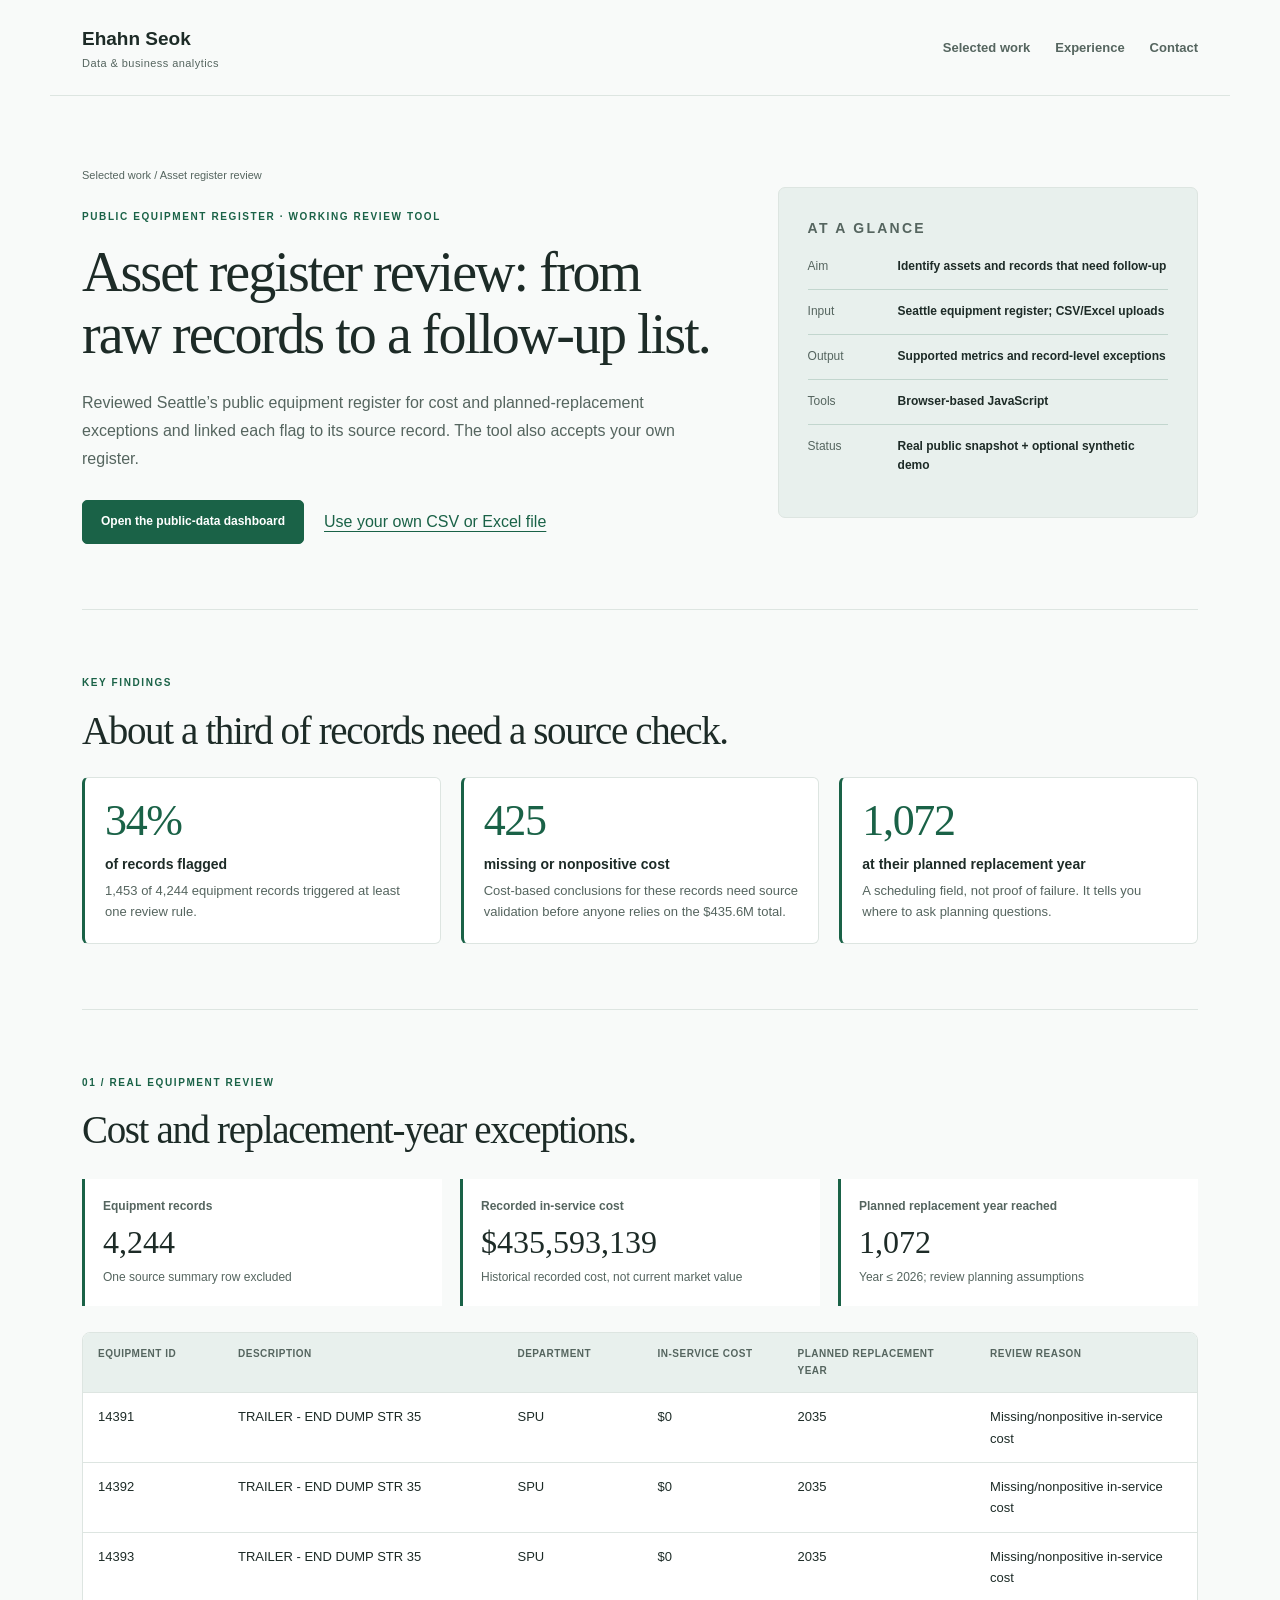
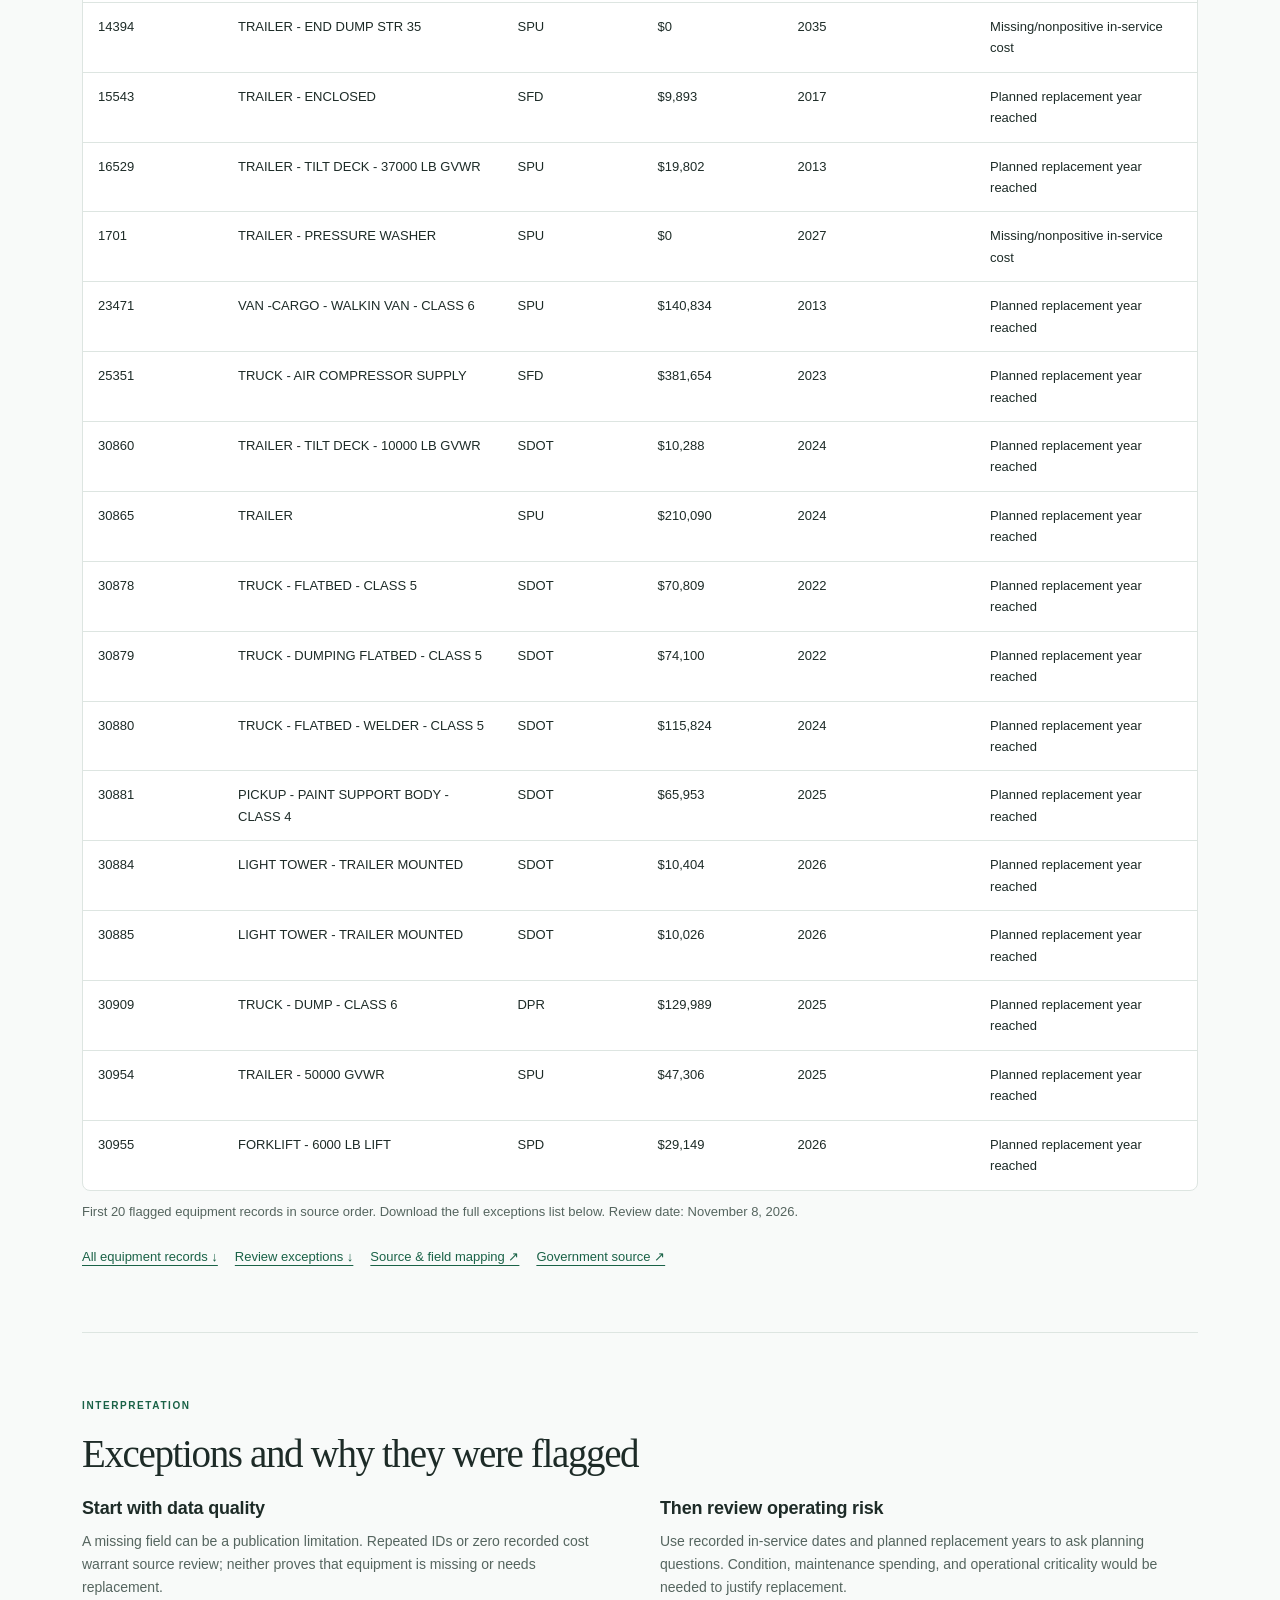
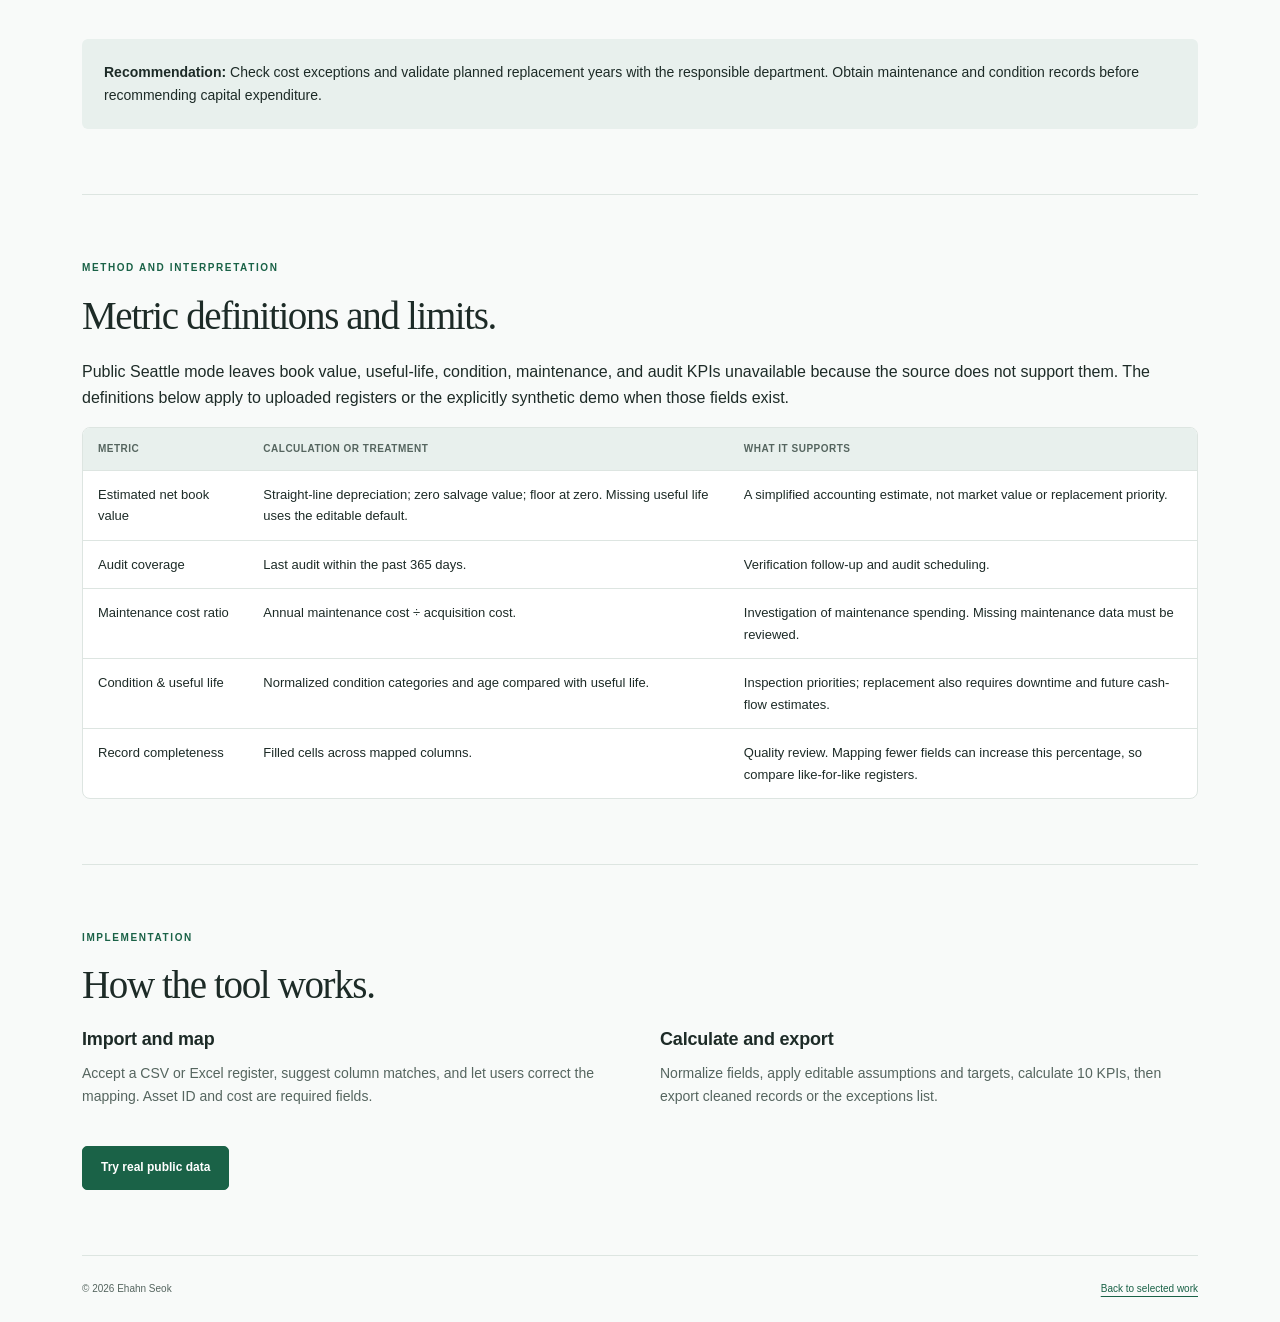
==== commit a0e49d18: "Reword remaining question heading Co-Authored-By: Claude Sonnet 5.5 <noreply@anthropic.com> Claude-S" ====
--- a/projects/asset-analysis/index.html
+++ b/projects/asset-analysis/index.html
@@ -6,6 +6,6 @@
 <meta name="theme-color" content="#1a6247">
 <script src="public-assets.js" defer></script><link rel="stylesheet" href="../purchasing/project.css"></head><body class="case-page asset-case"><a class="skip-link" href="#case-main">Skip to content</a><header class="site-header"><a class="brand" href="../../index.html">Ehahn Seok<span>Data & business analytics</span></a><nav aria-label="Main navigation"><a href="../../index.html#projects">Selected work</a><a href="../../index.html#experience">Experience</a><a href="../../index.html#contact">Contact</a></nav></header><main id="case-main"><section class="case-hero"><div><a class="breadcrumb" href="../../index.html#projects">Selected work / Asset register review</a><p class="eyebrow">Public equipment register · Working review tool</p><h1>Asset register review: from raw records to a follow-up list.</h1><p class="lead">Reviewed Seattle’s public equipment register for cost and planned-replacement exceptions and linked each flag to its source record. The tool also accepts your own register.</p><div class="cta"><a class="btn primary" href="../../asset-dashboard.html?source=seattle">Open the public-data dashboard</a><a href="../../asset-dashboard.html">Use your own CSV or Excel file</a></div></div><aside class="profile case-summary"><p class="eyebrow">At a glance</p><dl><div><dt>Aim</dt><dd>Identify assets and records that need follow-up</dd></div><div><dt>Input</dt><dd>Seattle equipment register; CSV/Excel uploads</dd></div><div><dt>Output</dt><dd>Supported metrics and record-level exceptions</dd></div><div><dt>Tools</dt><dd>Browser-based JavaScript</dd></div><div><dt>Status</dt><dd>Real public snapshot + optional synthetic demo</dd></div></dl></aside></section>
 <section class="key-findings" id="key-findings"><p class="eyebrow">Key findings</p><h2>About a third of records need a source check.</h2><div class="kf-grid"><div class="kf"><strong>34%</strong><span>of records flagged</span><p>1,453 of 4,244 equipment records triggered at least one review rule.</p></div><div class="kf"><strong>425</strong><span>missing or nonpositive cost</span><p>Cost-based conclusions for these records need source validation before anyone relies on the $435.6M total.</p></div><div class="kf"><strong>1,072</strong><span>at their planned replacement year</span><p>A scheduling field, not proof of failure. It tells you where to ask planning questions.</p></div></div></section>
-<section><p class="eyebrow">01 / Real equipment review</p><h2>Cost and replacement-year exceptions.</h2><div id="fleet-metrics" class="metrics" aria-live="polite"></div><div class="table-scroll"><table><thead><tr><th>Equipment ID</th><th>Description</th><th>Department</th><th>In-service cost</th><th>Planned replacement year</th><th>Review reason</th></tr></thead><tbody id="fleet-rows"></tbody></table></div><p class="caption">First 20 flagged equipment records in source order. Download the full exceptions list below. Review date: November 8, 2026.</p><div class="project-links"><a href="data/seattle_assets.csv" download>All equipment records ↓</a><a href="data/seattle_exceptions.csv" download>Review exceptions ↓</a><a href="PUBLIC_DATA.md">Source & field mapping ↗</a><a href="https://data.seattle.gov/City-Administration/Active-Fleet-Complement/enxu-fgzb">Government source ↗</a></div></section><section><p class="eyebrow">Interpretation</p><h2>What needs follow-up, and why?</h2><div class="case-grid"><article><h3>Start with data quality</h3><p>A missing field can be a publication limitation. Repeated IDs or zero recorded cost warrant source review; neither proves that equipment is missing or needs replacement.</p></article><article><h3>Then review operating risk</h3><p>Use recorded in-service dates and planned replacement years to ask planning questions. Condition, maintenance spending, and operational criticality would be needed to justify replacement.</p></article></div><div class="case-note"><strong>Recommendation:</strong> Check cost exceptions and validate planned replacement years with the responsible department. Obtain maintenance and condition records before recommending capital expenditure.</div></section>
+<section><p class="eyebrow">01 / Real equipment review</p><h2>Cost and replacement-year exceptions.</h2><div id="fleet-metrics" class="metrics" aria-live="polite"></div><div class="table-scroll"><table><thead><tr><th>Equipment ID</th><th>Description</th><th>Department</th><th>In-service cost</th><th>Planned replacement year</th><th>Review reason</th></tr></thead><tbody id="fleet-rows"></tbody></table></div><p class="caption">First 20 flagged equipment records in source order. Download the full exceptions list below. Review date: November 8, 2026.</p><div class="project-links"><a href="data/seattle_assets.csv" download>All equipment records ↓</a><a href="data/seattle_exceptions.csv" download>Review exceptions ↓</a><a href="PUBLIC_DATA.md">Source & field mapping ↗</a><a href="https://data.seattle.gov/City-Administration/Active-Fleet-Complement/enxu-fgzb">Government source ↗</a></div></section><section><p class="eyebrow">Interpretation</p><h2>Exceptions and why they were flagged</h2><div class="case-grid"><article><h3>Start with data quality</h3><p>A missing field can be a publication limitation. Repeated IDs or zero recorded cost warrant source review; neither proves that equipment is missing or needs replacement.</p></article><article><h3>Then review operating risk</h3><p>Use recorded in-service dates and planned replacement years to ask planning questions. Condition, maintenance spending, and operational criticality would be needed to justify replacement.</p></article></div><div class="case-note"><strong>Recommendation:</strong> Check cost exceptions and validate planned replacement years with the responsible department. Obtain maintenance and condition records before recommending capital expenditure.</div></section>
 <section><p class="eyebrow">Method and interpretation</p><h2>Metric definitions and limits.</h2><p>Public Seattle mode leaves book value, useful-life, condition, maintenance, and audit KPIs unavailable because the source does not support them. The definitions below apply to uploaded registers or the explicitly synthetic demo when those fields exist.</p><div class="table-scroll"><table><thead><tr><th>Metric</th><th>Calculation or treatment</th><th>What it supports</th></tr></thead><tbody><tr><td>Estimated net book value</td><td>Straight-line depreciation; zero salvage value; floor at zero. Missing useful life uses the editable default.</td><td>A simplified accounting estimate, not market value or replacement priority.</td></tr><tr><td>Audit coverage</td><td>Last audit within the past 365 days.</td><td>Verification follow-up and audit scheduling.</td></tr><tr><td>Maintenance cost ratio</td><td>Annual maintenance cost ÷ acquisition cost.</td><td>Investigation of maintenance spending. Missing maintenance data must be reviewed.</td></tr><tr><td>Condition & useful life</td><td>Normalized condition categories and age compared with useful life.</td><td>Inspection priorities; replacement also requires downtime and future cash-flow estimates.</td></tr><tr><td>Record completeness</td><td>Filled cells across mapped columns.</td><td>Quality review. Mapping fewer fields can increase this percentage, so compare like-for-like registers.</td></tr></tbody></table></div></section>
 <section><p class="eyebrow">Implementation</p><h2>How the tool works.</h2><div class="case-grid"><article><h3>Import and map</h3><p>Accept a CSV or Excel register, suggest column matches, and let users correct the mapping. Asset ID and cost are required fields.</p></article><article><h3>Calculate and export</h3><p>Normalize fields, apply editable assumptions and targets, calculate 10 KPIs, then export cleaned records or the exceptions list.</p></article></div><div class="project-links"><a class="btn primary" href="../../asset-dashboard.html?source=seattle">Try real public data</a></div></section></main><footer><span>© 2026 Ehahn Seok</span><a href="../../index.html#projects">Back to selected work</a></footer></body></html>
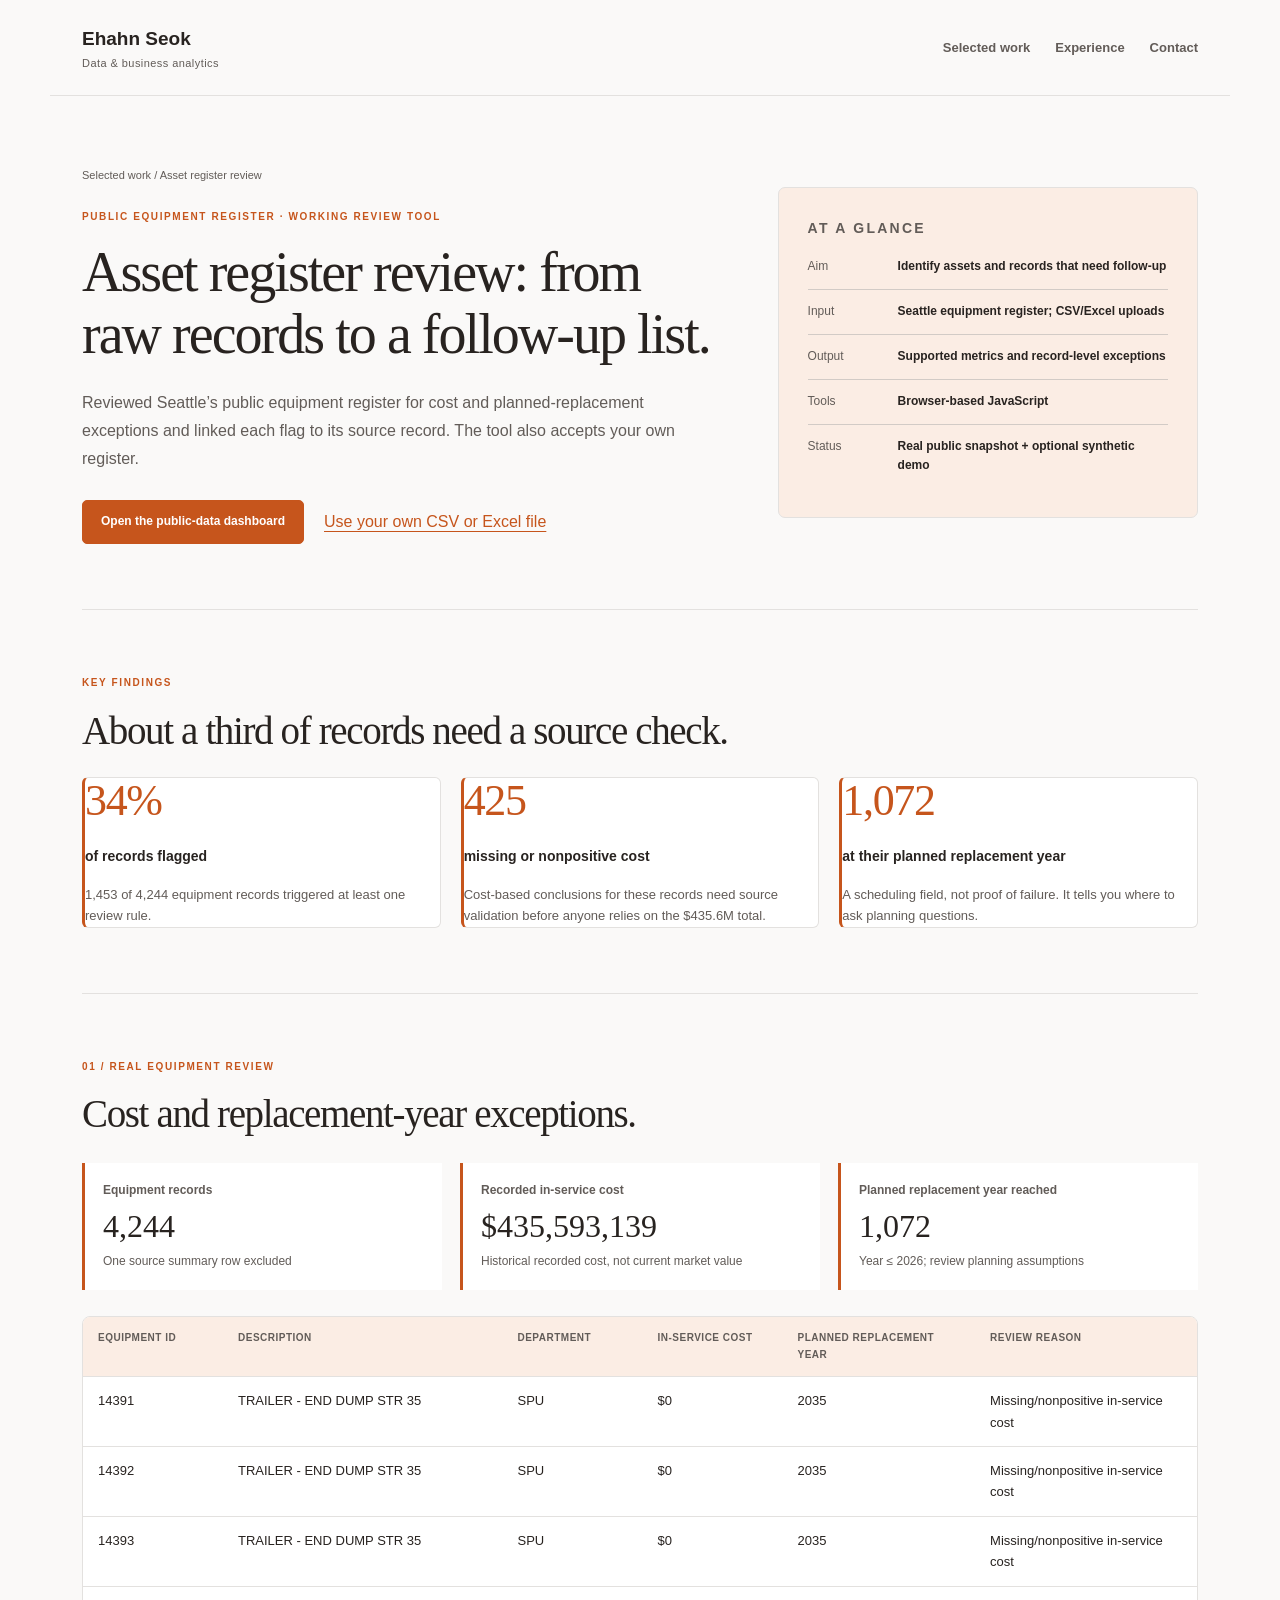
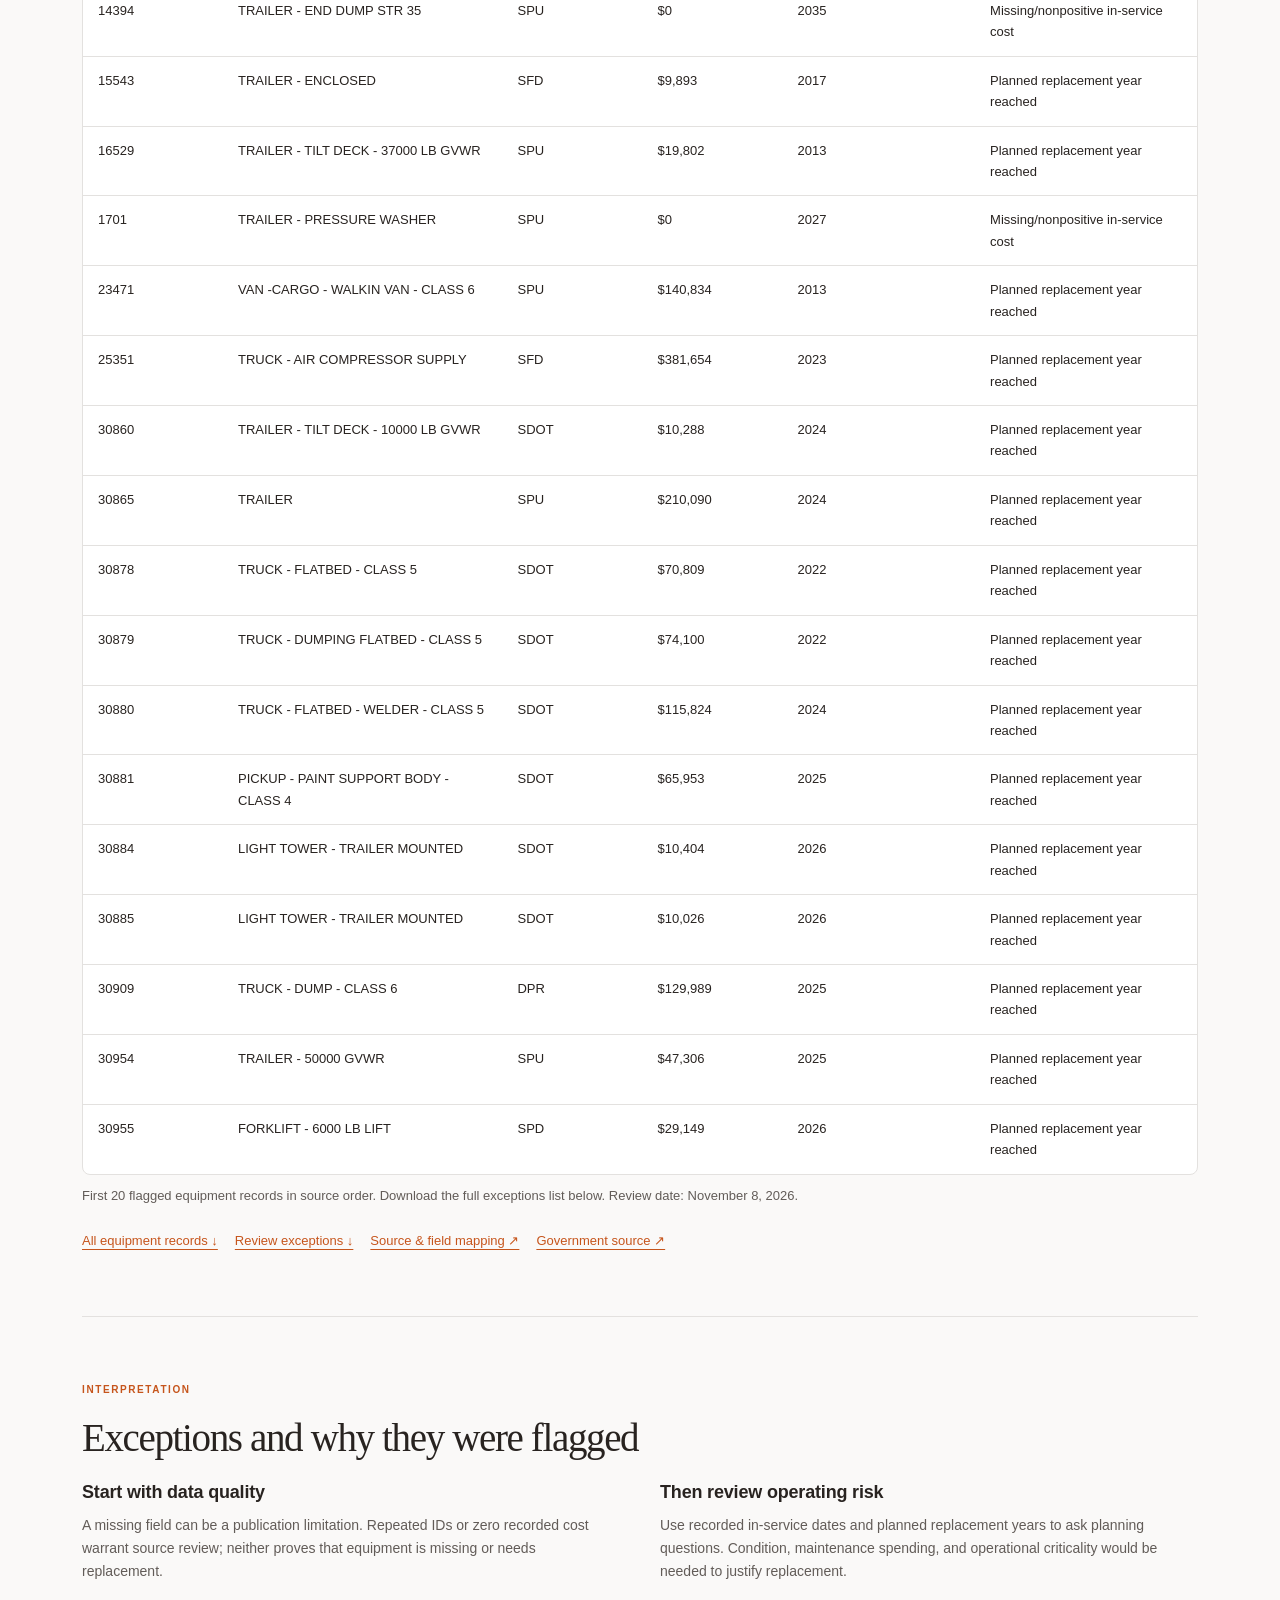
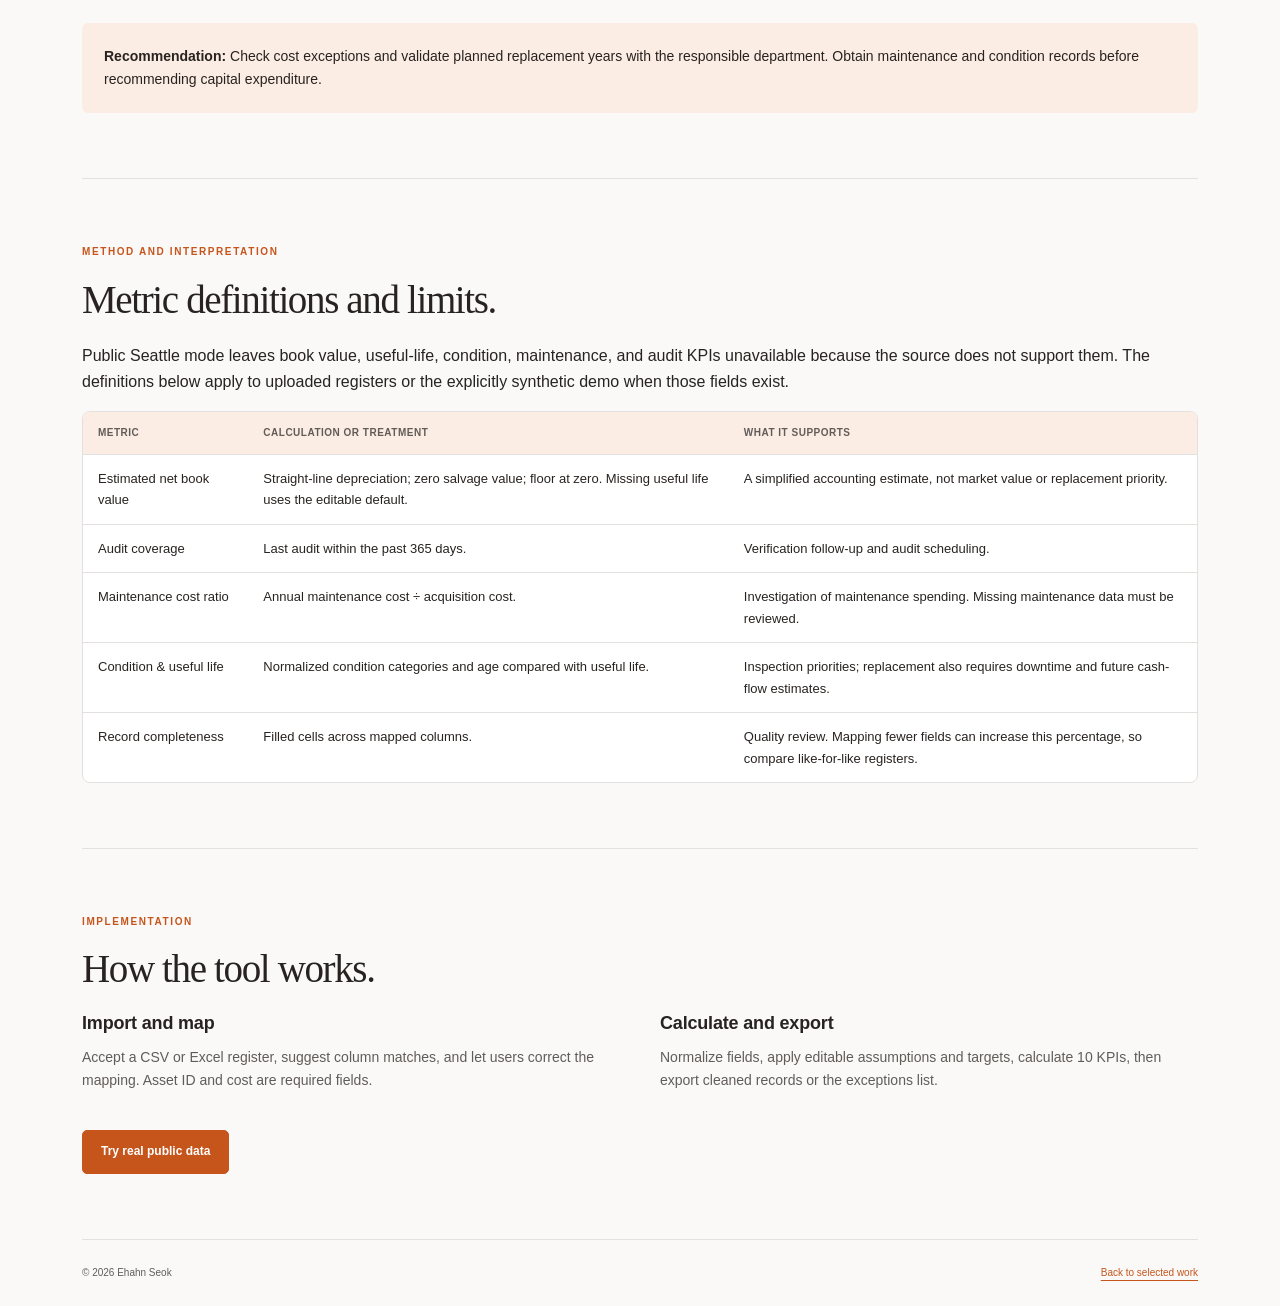
==== commit cab7c167: "Match site to the main portfolio design with an orange theme Co-Authored-By: Claude Sonnet 5.5 <nore" ====
--- a/projects/asset-analysis/index.html
+++ b/projects/asset-analysis/index.html
@@ -3,7 +3,7 @@
 <link rel="icon" type="image/png" sizes="16x16" href="../../favicon-16x16.png?v=g9c7u4w3">
 <link rel="apple-touch-icon" sizes="180x180" href="../../apple-touch-icon.png?v=g9c7u4w3">
 <link rel="manifest" href="../../site.webmanifest?v=g9c7u4w3">
-<meta name="theme-color" content="#1a6247">
+<meta name="theme-color" content="#c6551c">
 <script src="public-assets.js" defer></script><link rel="stylesheet" href="../purchasing/project.css"></head><body class="case-page asset-case"><a class="skip-link" href="#case-main">Skip to content</a><header class="site-header"><a class="brand" href="../../index.html">Ehahn Seok<span>Data & business analytics</span></a><nav aria-label="Main navigation"><a href="../../index.html#projects">Selected work</a><a href="../../index.html#experience">Experience</a><a href="../../index.html#contact">Contact</a></nav></header><main id="case-main"><section class="case-hero"><div><a class="breadcrumb" href="../../index.html#projects">Selected work / Asset register review</a><p class="eyebrow">Public equipment register · Working review tool</p><h1>Asset register review: from raw records to a follow-up list.</h1><p class="lead">Reviewed Seattle’s public equipment register for cost and planned-replacement exceptions and linked each flag to its source record. The tool also accepts your own register.</p><div class="cta"><a class="btn primary" href="../../asset-dashboard.html?source=seattle">Open the public-data dashboard</a><a href="../../asset-dashboard.html">Use your own CSV or Excel file</a></div></div><aside class="profile case-summary"><p class="eyebrow">At a glance</p><dl><div><dt>Aim</dt><dd>Identify assets and records that need follow-up</dd></div><div><dt>Input</dt><dd>Seattle equipment register; CSV/Excel uploads</dd></div><div><dt>Output</dt><dd>Supported metrics and record-level exceptions</dd></div><div><dt>Tools</dt><dd>Browser-based JavaScript</dd></div><div><dt>Status</dt><dd>Real public snapshot + optional synthetic demo</dd></div></dl></aside></section>
 <section class="key-findings" id="key-findings"><p class="eyebrow">Key findings</p><h2>About a third of records need a source check.</h2><div class="kf-grid"><div class="kf"><strong>34%</strong><span>of records flagged</span><p>1,453 of 4,244 equipment records triggered at least one review rule.</p></div><div class="kf"><strong>425</strong><span>missing or nonpositive cost</span><p>Cost-based conclusions for these records need source validation before anyone relies on the $435.6M total.</p></div><div class="kf"><strong>1,072</strong><span>at their planned replacement year</span><p>A scheduling field, not proof of failure. It tells you where to ask planning questions.</p></div></div></section>
 <section><p class="eyebrow">01 / Real equipment review</p><h2>Cost and replacement-year exceptions.</h2><div id="fleet-metrics" class="metrics" aria-live="polite"></div><div class="table-scroll"><table><thead><tr><th>Equipment ID</th><th>Description</th><th>Department</th><th>In-service cost</th><th>Planned replacement year</th><th>Review reason</th></tr></thead><tbody id="fleet-rows"></tbody></table></div><p class="caption">First 20 flagged equipment records in source order. Download the full exceptions list below. Review date: November 8, 2026.</p><div class="project-links"><a href="data/seattle_assets.csv" download>All equipment records ↓</a><a href="data/seattle_exceptions.csv" download>Review exceptions ↓</a><a href="PUBLIC_DATA.md">Source & field mapping ↗</a><a href="https://data.seattle.gov/City-Administration/Active-Fleet-Complement/enxu-fgzb">Government source ↗</a></div></section><section><p class="eyebrow">Interpretation</p><h2>Exceptions and why they were flagged</h2><div class="case-grid"><article><h3>Start with data quality</h3><p>A missing field can be a publication limitation. Repeated IDs or zero recorded cost warrant source review; neither proves that equipment is missing or needs replacement.</p></article><article><h3>Then review operating risk</h3><p>Use recorded in-service dates and planned replacement years to ask planning questions. Condition, maintenance spending, and operational criticality would be needed to justify replacement.</p></article></div><div class="case-note"><strong>Recommendation:</strong> Check cost exceptions and validate planned replacement years with the responsible department. Obtain maintenance and condition records before recommending capital expenditure.</div></section>
--- a/style.css
+++ b/style.css
@@ -1,9 +1,9 @@
-:root{--bg:#f8faf9;--surface:#fff;--text:#1d2b27;--muted:#55655f;--border:#dde5e1;--accent:#1a6247;--soft:#e8f0ed;--warm:#eef2f0;--orange:#9b522e;--shadow:0 10px 30px #1c392309;color-scheme:light}*{box-sizing:border-box}html{scroll-behavior:smooth;scroll-padding-top:95px}body{margin:0;background:var(--bg);color:var(--text);font:16px/1.65 -apple-system,BlinkMacSystemFont,'Segoe UI',Arial,sans-serif}a{color:var(--accent);text-underline-offset:4px}a:hover{text-decoration-thickness:2px}button,input,select{font:inherit}.site-header,main,footer{max-width:1180px;margin:auto;padding-left:32px;padding-right:32px}.site-header{display:flex;justify-content:space-between;align-items:center;gap:24px;padding-top:23px;padding-bottom:23px;border-bottom:1px solid var(--border)}.brand{font-weight:750;color:var(--text);text-decoration:none;font-size:19px}.brand span{display:block;font-size:11px;color:var(--muted);font-weight:500;letter-spacing:.04em}nav{display:flex;gap:25px}nav a{font-size:13px;text-decoration:none;color:var(--muted);font-weight:600}section{padding:65px 0;border-bottom:1px solid var(--border)}.hero{display:grid;grid-template-columns:1.5fr 1fr;gap:65px;align-items:center;padding-top:72px;padding-bottom:72px}.eyebrow{font-size:10px;letter-spacing:.16em;text-transform:uppercase;color:var(--accent);font-weight:750;margin:0 0 17px}h1,h2{font-family:Georgia,'Times New Roman',serif;font-weight:400;letter-spacing:-.035em;line-height:1.1}h1{font-size:clamp(37px,4.8vw,61px);margin:0 0 25px}h2{font-size:clamp(28px,3.3vw,39px);margin:0 0 20px}h3{font-size:23px;line-height:1.25;letter-spacing:-.02em;margin:0 0 10px}p{margin:0 0 15px}.lead{font-size:16px;color:var(--muted);line-height:1.75}.cta,.project-links{display:flex;gap:20px;align-items:center;flex-wrap:wrap;margin-top:27px}.btn{display:inline-block;padding:11px 18px;border:1px solid #bfcdc7;border-radius:5px;font-size:12px;font-weight:700;text-decoration:none;color:var(--accent);background:var(--surface)}.btn.primary{background:var(--accent);color:#fff;border-color:var(--accent)}.btn:hover{filter:brightness(.94);text-decoration:none}.text-link{font-size:13px;font-weight:650}.profile{background:var(--soft);padding:29px;border:1px solid var(--border);border-radius:7px}.profile h2{font-size:29px}.profile p{font-size:14px;color:var(--muted)}dl{margin:22px 0 0}dl div{display:grid;grid-template-columns:83px 1fr;padding:12px 0;border-top:1px solid #c2d6ce;font-size:12px}dt{color:var(--muted)}dd{margin:0;font-weight:550}.section-heading{display:flex;justify-content:space-between;align-items:end;gap:45px;margin-bottom:30px}.section-heading>p{font-size:13px;color:var(--muted);max-width:260px;margin-bottom:20px}.project{background:var(--surface);border:1px solid var(--border);border-radius:8px;overflow:hidden;box-shadow:var(--shadow)}.featured{display:grid;grid-template-columns:1fr 1.16fr;margin-bottom:25px}.project-copy{padding:30px}.project-copy>p{font-size:14px;color:var(--muted)}.project-top{display:flex;justify-content:space-between;align-items:center;gap:15px;margin-bottom:18px}.project-number{font:italic 18px Georgia;color:var(--accent)}.badge{font-size:10px;color:var(--muted);border:1px solid var(--border);border-radius:30px;padding:3px 9px}.project-subtitle{font-size:11px!important;font-weight:650;text-transform:uppercase;letter-spacing:.05em}.finding{border-left:2px solid var(--accent);padding:0 0 0 13px;margin:23px 0 19px}.mini-label{font-size:9px;font-weight:750;letter-spacing:.1em;text-transform:uppercase;color:var(--accent)}.finding p{font-size:14px;line-height:1.65;margin:5px 0 0}.decision{font-size:12px!important;line-height:1.65}.project-links{gap:17px;margin-top:23px}.project-links a:not(.btn){font-size:11px}.project-grid{display:grid;grid-template-columns:1fr 1fr;gap:25px}.project-visual{padding:27px;display:flex;flex-direction:column;justify-content:center;background:#f0f5f3;min-height:270px}.featured .project-visual{min-height:430px}.visual-heading{display:flex;justify-content:space-between;gap:15px;font-size:10px;font-weight:650;margin-bottom:30px}.visual-heading span:last-child{font-weight:400;color:var(--muted)}.data-label{font-size:10px;color:var(--muted);margin:18px 0 0;line-height:1.5}.visual-note{font-size:10px;font-weight:650;margin-top:28px}.preview-bar{margin:23px 0}.preview-bar-label{display:flex;justify-content:space-between;font-size:12px;margin-bottom:8px}.preview-track{height:22px;background:#d5e4de;border-radius:2px;overflow:hidden}.preview-track i{display:block;height:100%;background:var(--accent)}.preview-bar:nth-child(2) i{background:#7fa396}.preview-bar:nth-child(3) i{background:#124d38}.asset-visual{background:#eef2f0}.asset-example{display:grid;gap:18px}.asset-example>div{display:grid;grid-template-columns:32px 1fr;gap:0 10px}.asset-example span{grid-row:span 2;font-size:11px;border:1px solid #c3cdc9;border-radius:50%;width:29px;height:29px;text-align:center;line-height:27px}.asset-example strong{font-size:12px}.asset-example small{font-size:10px;color:var(--muted)}.macro-visual{background:#ecf0ee}.macro-chart svg{width:100%;height:auto;display:block}.experience{display:grid;grid-template-columns:1fr 1fr;gap:70px}.proof{display:flex;gap:30px;margin-top:25px}.proof strong{display:block;font:28px Georgia;color:var(--accent)}.proof span{display:block;font-size:10px;color:var(--muted);margin-top:7px}.experience-details article{margin:0 0 25px}.experience-details h3{font-size:17px}.experience-details p{font-size:14px;color:var(--muted)}.experience-details .note{font-size:11px}.muted{font-size:13px;color:var(--muted)}.skills{display:grid;grid-template-columns:repeat(3,1fr);gap:30px}.skills h3{font-size:16px}.skills p{font-size:13px;color:var(--muted)}.skills a{font-size:11px}.coursework{margin-top:35px;border-top:1px solid var(--border);border-bottom:1px solid var(--border);padding:17px 0;font-size:13px}.coursework summary{cursor:pointer;font-weight:650}.coursework>div{padding-top:20px;max-width:850px;color:var(--muted)}.languages{margin-top:20px;font-size:12px;color:var(--muted)}.contact{display:grid;grid-template-columns:1.4fr 1fr;gap:60px;align-items:center}.contact p{max-width:560px;font-size:14px;color:var(--muted)}.contact-links{display:flex;flex-direction:column;align-items:flex-start;gap:15px}.contact-links>a:not(.btn){font-size:13px}footer{padding-top:25px;padding-bottom:25px;display:flex;justify-content:space-between;gap:20px;font-size:10px;color:var(--muted)}a:focus-visible,summary:focus-visible{outline:3px solid var(--orange);outline-offset:5px}.skip-link{position:absolute;left:20px;top:-70px;background:var(--surface);padding:10px;z-index:20}.skip-link:focus{top:5px}@media(prefers-reduced-motion:reduce){html{scroll-behavior:auto}}@media(max-width:850px){.hero{gap:28px;grid-template-columns:1.2fr 1fr}h1{font-size:43px}.profile{padding:20px}.project-copy,.project-visual{padding:23px}.experience{gap:35px}.proof{gap:18px}.featured .project-visual{min-height:390px}.visual-heading{flex-direction:column;gap:4px}}@media(max-width:650px){.site-header,main,footer{padding-left:20px;padding-right:20px}.site-header{align-items:flex-start;gap:12px}.brand{font-size:17px}.brand span{font-size:9px;max-width:150px}nav{gap:12px;padding-top:6px}nav a{font-size:10px}.hero,.featured,.project-grid,.experience,.contact{grid-template-columns:1fr}.hero{padding-top:45px;padding-bottom:45px;gap:30px}h1{font-size:43px;max-width:500px}.profile{padding:24px}.profile dl{display:grid;grid-template-columns:1fr 1fr;gap:0 20px}.profile dl div{display:block}.profile dt{font-size:10px;margin-bottom:4px}.section-heading{display:block}.section-heading>p{max-width:100%;margin:0}.skills{grid-template-columns:1fr;gap:25px}section{padding:45px 0}.featured .project-visual{min-height:280px}.project-copy{padding:25px}.experience{gap:30px}.contact{gap:20px}.proof{gap:30px}footer{display:block}footer span{display:block;margin:6px 0}}
+:root{--bg:#faf9f8;--surface:#fff;--text:#282320;--muted:#625c58;--border:#e3e1df;--accent:#c6551c;--soft:#fbede4;--warm:#f1f0ef;--orange:#9b522e;--shadow:0 10px 30px #33292209;color-scheme:light}*{box-sizing:border-box}html{scroll-behavior:smooth;scroll-padding-top:95px}body{margin:0;background:var(--bg);color:var(--text);font:16px/1.65 -apple-system,BlinkMacSystemFont,'Segoe UI',Arial,sans-serif}a{color:var(--accent);text-underline-offset:4px}a:hover{text-decoration-thickness:2px}button,input,select{font:inherit}.site-header,main,footer{max-width:1180px;margin:auto;padding-left:32px;padding-right:32px}.site-header{display:flex;justify-content:space-between;align-items:center;gap:24px;padding-top:23px;padding-bottom:23px;border-bottom:1px solid var(--border)}.brand{font-weight:750;color:var(--text);text-decoration:none;font-size:19px}.brand span{display:block;font-size:11px;color:var(--muted);font-weight:500;letter-spacing:.04em}nav{display:flex;gap:25px}nav a{font-size:13px;text-decoration:none;color:var(--muted);font-weight:600}section{padding:65px 0;border-bottom:1px solid var(--border)}.hero{display:grid;grid-template-columns:1.5fr 1fr;gap:65px;align-items:center;padding-top:72px;padding-bottom:72px}.eyebrow{font-size:10px;letter-spacing:.16em;text-transform:uppercase;color:var(--accent);font-weight:750;margin:0 0 17px}h1,h2{font-family:Georgia,'Times New Roman',serif;font-weight:400;letter-spacing:-.035em;line-height:1.1}h1{font-size:clamp(37px,4.8vw,61px);margin:0 0 25px}h2{font-size:clamp(28px,3.3vw,39px);margin:0 0 20px}h3{font-size:23px;line-height:1.25;letter-spacing:-.02em;margin:0 0 10px}p{margin:0 0 15px}.lead{font-size:16px;color:var(--muted);line-height:1.75}.cta,.project-links{display:flex;gap:20px;align-items:center;flex-wrap:wrap;margin-top:27px}.btn{display:inline-block;padding:11px 18px;border:1px solid #cac5c2;border-radius:5px;font-size:12px;font-weight:700;text-decoration:none;color:var(--accent);background:var(--surface)}.btn.primary{background:var(--accent);color:#fff;border-color:var(--accent)}.btn:hover{filter:brightness(.94);text-decoration:none}.text-link{font-size:13px;font-weight:650}.profile{background:var(--soft);padding:29px;border:1px solid var(--border);border-radius:7px}.profile h2{font-size:29px}.profile p{font-size:14px;color:var(--muted)}dl{margin:22px 0 0}dl div{display:grid;grid-template-columns:83px 1fr;padding:12px 0;border-top:1px solid #d2cbc6;font-size:12px}dt{color:var(--muted)}dd{margin:0;font-weight:550}.section-heading{display:flex;justify-content:space-between;align-items:end;gap:45px;margin-bottom:30px}.section-heading>p{font-size:13px;color:var(--muted);max-width:260px;margin-bottom:20px}.project{background:var(--surface);border:1px solid var(--border);border-radius:8px;overflow:hidden;box-shadow:var(--shadow)}.featured{display:grid;grid-template-columns:1fr 1.16fr;margin-bottom:25px}.project-copy{padding:30px}.project-copy>p{font-size:14px;color:var(--muted)}.project-top{display:flex;justify-content:space-between;align-items:center;gap:15px;margin-bottom:18px}.project-number{font:italic 18px Georgia;color:var(--accent)}.badge{font-size:10px;color:var(--muted);border:1px solid var(--border);border-radius:30px;padding:3px 9px}.project-subtitle{font-size:11px!important;font-weight:650;text-transform:uppercase;letter-spacing:.05em}.finding{border-left:2px solid var(--accent);padding:0 0 0 13px;margin:23px 0 19px}.mini-label{font-size:9px;font-weight:750;letter-spacing:.1em;text-transform:uppercase;color:var(--accent)}.finding p{font-size:14px;line-height:1.65;margin:5px 0 0}.decision{font-size:12px!important;line-height:1.65}.project-links{gap:17px;margin-top:23px}.project-links a:not(.btn){font-size:11px}.project-grid{display:grid;grid-template-columns:1fr 1fr;gap:25px}.project-visual{padding:27px;display:flex;flex-direction:column;justify-content:center;background:#f4f2f1;min-height:270px}.featured .project-visual{min-height:430px}.visual-heading{display:flex;justify-content:space-between;gap:15px;font-size:10px;font-weight:650;margin-bottom:30px}.visual-heading span:last-child{font-weight:400;color:var(--muted)}.data-label{font-size:10px;color:var(--muted);margin:18px 0 0;line-height:1.5}.visual-note{font-size:10px;font-weight:650;margin-top:28px}.preview-bar{margin:23px 0}.preview-bar-label{display:flex;justify-content:space-between;font-size:12px;margin-bottom:8px}.preview-track{height:22px;background:#e1dcd8;border-radius:2px;overflow:hidden}.preview-track i{display:block;height:100%;background:var(--accent)}.preview-bar:nth-child(2) i{background:#9c8f86}.preview-bar:nth-child(3) i{background:#ac4a19}.asset-visual{background:#f1f0ef}.asset-example{display:grid;gap:18px}.asset-example>div{display:grid;grid-template-columns:32px 1fr;gap:0 10px}.asset-example span{grid-row:span 2;font-size:11px;border:1px solid #cbc7c5;border-radius:50%;width:29px;height:29px;text-align:center;line-height:27px}.asset-example strong{font-size:12px}.asset-example small{font-size:10px;color:var(--muted)}.macro-visual{background:#efeeed}.macro-chart svg{width:100%;height:auto;display:block}.experience{display:grid;grid-template-columns:1fr 1fr;gap:70px}.proof{display:flex;gap:30px;margin-top:25px}.proof strong{display:block;font:28px Georgia;color:var(--accent)}.proof span{display:block;font-size:10px;color:var(--muted);margin-top:7px}.experience-details article{margin:0 0 25px}.experience-details h3{font-size:17px}.experience-details p{font-size:14px;color:var(--muted)}.experience-details .note{font-size:11px}.muted{font-size:13px;color:var(--muted)}.skills{display:grid;grid-template-columns:repeat(3,1fr);gap:30px}.skills h3{font-size:16px}.skills p{font-size:13px;color:var(--muted)}.skills a{font-size:11px}.coursework{margin-top:35px;border-top:1px solid var(--border);border-bottom:1px solid var(--border);padding:17px 0;font-size:13px}.coursework summary{cursor:pointer;font-weight:650}.coursework>div{padding-top:20px;max-width:850px;color:var(--muted)}.languages{margin-top:20px;font-size:12px;color:var(--muted)}.contact{display:grid;grid-template-columns:1.4fr 1fr;gap:60px;align-items:center}.contact p{max-width:560px;font-size:14px;color:var(--muted)}.contact-links{display:flex;flex-direction:column;align-items:flex-start;gap:15px}.contact-links>a:not(.btn){font-size:13px}footer{padding-top:25px;padding-bottom:25px;display:flex;justify-content:space-between;gap:20px;font-size:10px;color:var(--muted)}a:focus-visible,summary:focus-visible{outline:3px solid var(--orange);outline-offset:5px}.skip-link{position:absolute;left:20px;top:-70px;background:var(--surface);padding:10px;z-index:20}.skip-link:focus{top:5px}@media(prefers-reduced-motion:reduce){html{scroll-behavior:auto}}@media(max-width:850px){.hero{gap:28px;grid-template-columns:1.2fr 1fr}h1{font-size:43px}.profile{padding:20px}.project-copy,.project-visual{padding:23px}.experience{gap:35px}.proof{gap:18px}.featured .project-visual{min-height:390px}.visual-heading{flex-direction:column;gap:4px}}@media(max-width:650px){.site-header,main,footer{padding-left:20px;padding-right:20px}.site-header{align-items:flex-start;gap:12px}.brand{font-size:17px}.brand span{font-size:9px;max-width:150px}nav{gap:12px;padding-top:6px}nav a{font-size:10px}.hero,.featured,.project-grid,.experience,.contact{grid-template-columns:1fr}.hero{padding-top:45px;padding-bottom:45px;gap:30px}h1{font-size:43px;max-width:500px}.profile{padding:24px}.profile dl{display:grid;grid-template-columns:1fr 1fr;gap:0 20px}.profile dl div{display:block}.profile dt{font-size:10px;margin-bottom:4px}.section-heading{display:block}.section-heading>p{max-width:100%;margin:0}.skills{grid-template-columns:1fr;gap:25px}section{padding:45px 0}.featured .project-visual{min-height:280px}.project-copy{padding:25px}.experience{gap:30px}.contact{gap:20px}.proof{gap:30px}footer{display:block}footer span{display:block;margin:6px 0}}
 
 .experience-context{font-size:12px;line-height:1.65;color:var(--muted);margin-top:24px;max-width:340px}
 
 
-.chips{display:flex;flex-wrap:wrap;gap:8px;margin:22px 0 0;padding:0;list-style:none}.chips li{font-size:11px;font-weight:650;color:var(--accent);background:var(--soft);border:1px solid #c9ddd6;border-radius:30px;padding:4px 11px}
+.chips{display:flex;flex-wrap:wrap;gap:8px;margin:22px 0 0;padding:0;list-style:none}.chips li{font-size:11px;font-weight:650;color:var(--accent);background:var(--soft);border:1px solid #d9d2cd;border-radius:30px;padding:4px 11px}
 .result-intro{max-width:620px;font-size:14px;color:var(--muted)}
 .result-grid{display:grid;grid-template-columns:repeat(2,1fr);gap:20px;margin-top:28px}
 .result-card{display:flex;flex-direction:column;background:var(--surface);border:1px solid var(--border);border-radius:8px;padding:24px;text-decoration:none;color:var(--text);box-shadow:var(--shadow);transition:transform .15s,border-color .15s}
@@ -24,7 +24,7 @@
 .kf{background:var(--surface);border:1px solid var(--border);border-left:3px solid var(--accent);border-radius:6px;padding:20px}
 .kf strong{display:block;font:400 clamp(32px,3.6vw,44px)/1.05 Georgia,'Times New Roman',serif;color:var(--accent);letter-spacing:-.03em}
 .kf span{display:block;font-weight:700;font-size:14px;margin:8px 0 4px}.kf p{font-size:13px;color:var(--muted);margin:0}
-.open-item{margin-top:18px;font-size:13px;border:1px dashed #c3cdc9;border-radius:6px;padding:14px 16px;color:var(--muted)}.open-item strong{color:var(--text)}
+.open-item{margin-top:18px;font-size:13px;border:1px dashed #cbc7c5;border-radius:6px;padding:14px 16px;color:var(--muted)}.open-item strong{color:var(--text)}
 @media(max-width:850px){.result-grid{grid-template-columns:1fr 1fr}}
 @media(max-width:760px){.key-findings .kf-grid{grid-template-columns:1fr}}
 @media(max-width:560px){.result-grid{grid-template-columns:1fr}}
@@ -40,7 +40,7 @@
 .flow-lane ol{list-style:none;margin:0;padding:0;display:grid;gap:10px;flex:1}
 .flow-lane li{display:flex;gap:12px;align-items:flex-start;font-size:14px;line-height:1.45;position:relative}
 .flow-lane li:not(:last-child)::after{content:"";position:absolute;left:11px;top:26px;bottom:-12px;border-left:2px dotted var(--border)}
-.flow-lane.after li:not(:last-child)::after{border-color:#8fb3a5}
+.flow-lane.after li:not(:last-child)::after{border-color:#ac9f96}
 .fs-n{flex:none;width:24px;height:24px;border-radius:50%;background:var(--border);color:var(--text);font-size:12px;font-weight:700;display:flex;align-items:center;justify-content:center}
 .flow-lane.after .fs-n{background:var(--accent);color:#fff}
 .flow-end{margin:16px 0 0;padding-top:12px;border-top:1px solid var(--border);font-size:12.5px;color:var(--muted)}
@@ -52,11 +52,11 @@
 .swim-wrap{overflow-x:auto;margin-bottom:18px;border:1px solid var(--border);border-radius:10px;background:var(--surface);padding:10px 12px 8px;-webkit-overflow-scrolling:touch}
 .swim{display:block;width:100%;min-width:720px;height:auto;font-family:inherit}
 .sw-title{font-size:12px;font-weight:700;letter-spacing:.1em;fill:var(--muted)}.swim.after .sw-title{fill:var(--accent)}
-.sw-row.r0{fill:#eef3f1}.sw-row.r1{fill:#f8faf9}
+.sw-row.r0{fill:#f2f0ef}.sw-row.r1{fill:#faf9f8}
 .sw-rl{font-size:12px;font-weight:700;fill:var(--muted);text-transform:uppercase;letter-spacing:.04em}
-.sw-box{fill:#fff;stroke:#c3cdc9;stroke-width:1.4}.sw-box.warn{fill:#fff;stroke:#9a5b00;stroke-dasharray:4 3}.sw-box.good{fill:var(--soft);stroke:var(--accent)}
+.sw-box{fill:#fff;stroke:#cbc7c5;stroke-width:1.4}.sw-box.warn{fill:#fff;stroke:#9a5b00;stroke-dasharray:4 3}.sw-box.good{fill:var(--soft);stroke:var(--accent)}
 .sw-t{font-size:12.5px;fill:var(--text)}.sw-t.good{font-weight:600}
-.sw-edge{fill:none;stroke:#77857f;stroke-width:1.6}.swim.after .sw-edge{stroke:var(--accent)}.sw-head{fill:#77857f}.swim.after .sw-head{fill:var(--accent)}
+.sw-edge{fill:none;stroke:#827d7a;stroke-width:1.6}.swim.after .sw-edge{stroke:var(--accent)}.sw-head{fill:#827d7a}.swim.after .sw-head{fill:var(--accent)}
 
 .flow{min-width:0;max-width:100%}.swim-wrap{max-width:100%}
 .flow-hint{display:none;margin:-8px 0 12px;font-size:12px;color:var(--accent);font-weight:600}@media(max-width:760px){.flow-hint{display:block}}
@@ -65,31 +65,31 @@
 .fc{background:var(--surface);border:1px solid var(--border);border-radius:10px;padding:22px;box-shadow:var(--shadow);display:flex;flex-direction:column}
 .fc.after{border-color:var(--accent);background:var(--soft)}
 .fc h4{margin:0 0 16px;font-size:17px}.fc.after .flow-tag{color:var(--accent)}
-.fc-box{display:flex;flex-direction:column;gap:2px;background:#fff;border:1.4px solid #c3cdc9;border-radius:8px;padding:10px 14px;font-size:14px;line-height:1.4;text-align:left}
+.fc-box{display:flex;flex-direction:column;gap:2px;background:#fff;border:1.4px solid #cbc7c5;border-radius:8px;padding:10px 14px;font-size:14px;line-height:1.4;text-align:left}
 .fc-box.good{border-color:var(--accent)}
 .fc-box.decision{border-style:dashed;border-color:#9a5b00}.fc-box small{font-size:12px;color:var(--muted)}
 .fc-role{font-size:10.5px;font-weight:700;letter-spacing:.08em;text-transform:uppercase;color:var(--muted)}.fc.after .fc-role{color:var(--accent)}
-.fc-arrow{align-self:center;color:#77857f;font-size:18px;line-height:1.5}.fc.after .fc-arrow{color:var(--accent)}
+.fc-arrow{align-self:center;color:#827d7a;font-size:18px;line-height:1.5}.fc.after .fc-arrow{color:var(--accent)}
 .fc .flow-end{margin-top:auto;padding-top:12px}
 @media(max-width:760px){.fc-grid{grid-template-columns:1fr}}
 .fc>div:last-of-type{margin-bottom:16px}
 
 .pf{background:var(--surface);border:1px solid var(--border);border-radius:12px;box-shadow:var(--shadow);overflow:hidden}
 .pf-head,.pf-row{display:grid;grid-template-columns:130px repeat(4,1fr);align-items:stretch}
-.pf-head{background:#eef3f1;border-bottom:1px solid var(--border);font-size:11px;font-weight:700;letter-spacing:.08em;text-transform:uppercase;color:var(--muted)}
+.pf-head{background:#f2f0ef;border-bottom:1px solid var(--border);font-size:11px;font-weight:700;letter-spacing:.08em;text-transform:uppercase;color:var(--muted)}
 .pf-head span{padding:12px 16px;display:flex;align-items:center;gap:8px}.pf-head b{display:inline-flex;width:20px;height:20px;border-radius:50%;background:var(--text);color:#fff;font-size:11px;align-items:center;justify-content:center;letter-spacing:0}
 .pf-row+.pf-row{border-top:1px solid var(--border)}
 .pf-label{padding:20px 16px;display:flex;flex-direction:column;justify-content:center;gap:2px;border-right:1px solid var(--border)}
 .pf-label strong{font-size:15px}.pf-label span{font-size:12px;color:var(--muted)}
 .pf-row.after{background:var(--soft)}.pf-row.after .pf-label strong{color:var(--accent)}
 .pf-cell{position:relative;padding:20px 22px 20px 16px;display:flex;flex-direction:column;gap:10px}
-.pf-cell:not(:last-child)::after{content:"";position:absolute;right:-1px;top:50%;width:10px;height:10px;border-top:2px solid #a8b8b1;border-right:2px solid #a8b8b1;transform:translate(50%,-50%) rotate(45deg);background:inherit;z-index:1}
+.pf-cell:not(:last-child)::after{content:"";position:absolute;right:-1px;top:50%;width:10px;height:10px;border-top:2px solid #b5afab;border-right:2px solid #b5afab;transform:translate(50%,-50%) rotate(45deg);background:inherit;z-index:1}
 .pf-row.after .pf-cell:not(:last-child)::after{border-color:var(--accent)}
 .pf-i{width:26px;height:26px;color:var(--muted)}.pf-row.after .pf-i{color:var(--accent)}
 .pf-cell p{margin:0;font-size:13.5px;line-height:1.45}.pf-row.after .pf-cell p{font-weight:600}
 .pf-stage{display:none;font-size:10.5px;font-weight:700;letter-spacing:.08em;text-transform:uppercase;color:var(--muted)}
 .pf-strip{list-style:none;margin:14px 0 0;padding:0;display:flex;flex-wrap:wrap;gap:8px}
-.pf-strip li{font-size:12.5px;font-weight:600;color:var(--accent);background:var(--soft);border:1px solid #c9ddd6;border-radius:999px;padding:6px 14px}
+.pf-strip li{font-size:12.5px;font-weight:600;color:var(--accent);background:var(--soft);border:1px solid #d9d2cd;border-radius:999px;padding:6px 14px}
 @media(max-width:850px){.pf-head{display:none}.pf-row{grid-template-columns:1fr 1fr}.pf-label{grid-column:1/-1;border-right:0;border-bottom:1px solid var(--border);padding:14px 16px}.pf-stage{display:block}.pf-cell:not(:last-child)::after{display:none}}
 @media(max-width:520px){.pf-row{grid-template-columns:1fr}}
 @media(max-width:520px){.pf-cell{display:grid;grid-template-columns:26px 1fr;column-gap:12px;row-gap:4px;align-items:center;padding:14px 16px}.pf-stage{grid-column:1/-1}}
@@ -101,8 +101,8 @@
 .pf-head,.pf-row{column-gap:22px;padding-right:18px}
 .pf-head span:first-child{padding:0}
 .pf-head span{padding-left:2px}
-.pf-cell{margin:16px 0;padding:14px 16px;background:#fff;border:1px solid #d3dcd8;border-radius:8px;justify-content:center;min-height:76px}
-.pf-row.after .pf-cell{border-color:var(--accent);box-shadow:0 1px 0 #c9ddd6}
+.pf-cell{margin:16px 0;padding:14px 16px;background:#fff;border:1px solid #dad7d5;border-radius:8px;justify-content:center;min-height:76px}
+.pf-row.after .pf-cell{border-color:var(--accent);box-shadow:0 1px 0 #d9d2cd}
 .pf-cell:not(:last-child)::after{right:-16px;width:8px;height:8px;background:none;transform:translate(0,-50%) rotate(45deg)}
 .pf-stage{display:none}
 @media(max-width:850px){.pf-row{padding:0 14px 14px;grid-template-columns:1fr 1fr;column-gap:12px;row-gap:0}.pf-label{margin:0 -14px 14px}.pf-cell{margin:0 0 12px}.pf-stage{display:block}.pf-cell:not(:last-child)::after{display:none}}
@@ -122,15 +122,15 @@
 
 .rc-viz{margin:2px 0 16px;display:grid;gap:10px}
 .viz-lab{display:flex;justify-content:space-between;gap:10px;font-size:12px;color:var(--muted);margin-bottom:4px}.viz-lab b{color:var(--text);font-weight:700}
-.viz-track{height:12px;background:#e3ebe7;border-radius:999px;overflow:hidden;display:flex}
-.viz-track i{display:block;height:100%;width:var(--w);background:#8fb3a5;transform-origin:left;transition:transform .9s cubic-bezier(.2,.7,.2,1)}
-.viz-track i.hi{background:var(--accent)}.viz-track i.gray{background:#b7c2bd}
+.viz-track{height:12px;background:#e9e7e5;border-radius:999px;overflow:hidden;display:flex}
+.viz-track i{display:block;height:100%;width:var(--w);background:#ac9f96;transform-origin:left;transition:transform .9s cubic-bezier(.2,.7,.2,1)}
+.viz-track i.hi{background:var(--accent)}.viz-track i.gray{background:#c0bcb9}
 .viz-track.seg{height:14px}
 .rc-viz:not(.in) .viz-track i{transform:scaleX(0)}
 .viz-legend{display:flex;flex-wrap:wrap;gap:4px 14px;font-size:11.5px;color:var(--muted)}.viz-legend span{display:inline-flex;align-items:center;gap:6px}.viz-legend em{font-style:normal}
-.viz-legend u{width:10px;height:10px;border-radius:2px;background:#8fb3a5;display:inline-block}.viz-legend u.hi{background:var(--accent)}
+.viz-legend u{width:10px;height:10px;border-radius:2px;background:#ac9f96;display:inline-block}.viz-legend u.hi{background:var(--accent)}
 .months{display:grid;grid-template-columns:repeat(40,1fr);gap:2px}
-.months i{aspect-ratio:1;border-radius:2px;background:#cfdcd6;display:block}.months i.inv{background:var(--accent)}
+.months i{aspect-ratio:1;border-radius:2px;background:#d9d5d2;display:block}.months i.inv{background:var(--accent)}
 .rc-viz:not(.in) .months i{opacity:0}.months i{transition:opacity .5s ease;transition-delay:calc(var(--i)*8ms)}
 @media(prefers-reduced-motion:reduce){.viz-track i,.months i{transition:none!important}.rc-viz:not(.in) .viz-track i{transform:none}.rc-viz:not(.in) .months i{opacity:1}}
 
@@ -145,3 +145,39 @@
 .rc-shot{margin:0 0 14px;border:1px solid var(--border);border-radius:6px;overflow:hidden;background:#fff}
 .rc-shot img{display:block;width:100%;height:auto}
 @media(max-width:700px){.scale-strip{grid-template-columns:1fr 1fr}.scale-strip div:nth-child(3){border-left:0}.scale-strip div:nth-child(n+3){border-top:1px solid rgba(255,255,255,.18)}}
+.rc-list{list-style:none;margin:10px 0 0;padding:0;font-size:14px;color:var(--muted);line-height:1.5}.rc-list li{padding-left:16px;position:relative;margin:0 0 7px}.rc-list li:before{content:"";position:absolute;left:0;top:.62em;width:6px;height:6px;border-radius:50%;background:var(--accent)}.rc-list b{color:var(--text)}
+
+.inv-visual{background:#f4efe4}
+.inv-kpis{display:grid;grid-template-columns:repeat(3,1fr);gap:10px;margin:6px 0 14px}.inv-kpis div{background:#fff;border:1px solid #e6dcc3;border-top:3px solid #9b6a12;border-radius:6px;padding:10px 12px}.inv-kpis b{display:block;font:400 26px/1.1 Georgia,serif}.inv-kpis small{font-size:11px;color:var(--muted)}
+.inv-rows{background:#fff;border:1px solid #e6dcc3;border-radius:6px}.inv-rows div{display:grid;grid-template-columns:1fr auto 44px;gap:10px;align-items:center;padding:9px 12px;font-size:12px;border-bottom:1px solid #eee6d2}.inv-rows div:last-child{border:0}.inv-rows em{font-style:normal;text-align:right;color:var(--muted)}
+.inv-rows .p{font-style:normal;font-weight:700;font-size:10px;padding:2px 9px;border-radius:99px}.inv-rows .ok{background:#eee9e6;color:#c6551c}.inv-rows .warn{background:#f6edd6;color:#9b6a12}.inv-rows .bad{background:#f6e3dc;color:#a2442a}
+.macro-visual{background:#e9eff3}
+
+.kf{margin:0;padding:0;list-style:none;display:grid;gap:12px}.kf li{border-left:3px solid var(--accent);padding:2px 0 2px 14px;font-size:15px;line-height:1.55}.kf b{font-weight:700}
+
+.bk-rows{display:grid;gap:0;background:#fff;border:1px solid var(--border);border-radius:6px;margin-top:6px}.bk-rows>div{display:grid;grid-template-columns:minmax(0,1fr) 54px;gap:8px;align-items:center;padding:9px 12px;border-bottom:1px solid var(--border);font-size:12px}.bk-rows>div:last-child{border:0}.bk-rows b{font-weight:600;display:block;overflow:hidden;text-overflow:ellipsis;white-space:nowrap}.bk-rows em{font-style:normal;text-align:right;color:var(--muted);font-variant-numeric:tabular-nums}.bk-chips{display:flex;gap:4px;flex-wrap:wrap;margin-top:3px}.bk-chips i{font-style:normal;font-size:10px;font-weight:700;padding:1px 7px;border-radius:99px;background:#f6e3dc;color:#a2442a}.bk-chips i.ok{background:#eee9e6;color:#c6551c}
+.bk-head{display:flex;gap:10px;margin:6px 0 0;font-size:11px;color:var(--muted)}
+.scale-strip{background:var(--surface);color:var(--text);border:1px solid var(--border);box-shadow:var(--shadow);margin-top:22px}
+.scale-strip div{padding:16px 22px;border-left:1px solid var(--border)}
+.scale-strip div:first-child{border-left:0}
+.scale-strip b{color:var(--accent);font-size:clamp(24px,2.6vw,30px)}
+.scale-strip span{opacity:1;color:var(--muted);margin-top:4px}
+.scale-strip div:nth-child(n+3){border-top:1px solid var(--border)}
+@media(min-width:900px){.scale-strip{grid-template-columns:repeat(4,1fr)}.scale-strip div:nth-child(3){border-left:1px solid var(--border)}.scale-strip div:nth-child(n+3){border-top:0}}
+
+.pgrid{display:grid;grid-template-columns:repeat(3,minmax(0,1fr));gap:22px}
+.pcard{display:flex;flex-direction:column;background:var(--surface);border:1px solid var(--border);border-radius:8px;overflow:hidden;box-shadow:var(--shadow);transition:transform .15s,border-color .15s}
+.pcard:hover{transform:translateY(-3px);border-color:var(--accent)}
+.pvis{display:block;height:270px;overflow:hidden;padding:16px 18px;text-decoration:none;color:var(--text);border-bottom:1px solid var(--border)}
+.pvis.bank-visual{background:#f1f0ef}
+.pvis .macro-chart svg{width:100%;height:auto;display:block}
+.pvis .asset-example{display:grid;gap:12px;margin-top:10px}
+.pvis .bk-rows{margin-top:6px}
+.pbody{display:flex;flex-direction:column;gap:10px;padding:20px;flex:1}
+.pbody h3{font-size:20px;margin:0}
+.presult{font-weight:650;font-size:15px;line-height:1.5;margin:0;color:var(--text)}
+.pdesc{font-size:13.5px;color:var(--muted);margin:0;line-height:1.55}
+.pmore{margin-top:auto;font-size:12px;font-weight:700;color:var(--accent);text-decoration:none}
+.pmore:hover{text-decoration:underline}
+.pbody .badge{align-self:flex-start}
+@media(max-width:1000px){.pgrid{grid-template-columns:minmax(0,1fr)}.pvis{height:auto;min-height:220px}}
--- a/case-studies.css
+++ b/case-studies.css
@@ -1,5 +1,5 @@
 
-.case-page{--accent-soft:var(--soft);--line:var(--accent);--pos:#1a6247;--neg:#9a5b00;--shade:rgba(155,82,46,.13);--warnbg:#f2ecde;--warn:#74511c}
+.case-page{--accent-soft:var(--soft);--line:var(--accent);--pos:#c6551c;--neg:#9a5b00;--shade:rgba(155,82,46,.13);--warnbg:#f2ecde;--warn:#74511c}
 .case-page .case-hero{display:grid;grid-template-columns:1.5fr 1fr;gap:65px;align-items:center;padding:65px 0}
 .case-page .case-hero h1{font-family:Georgia,'Times New Roman',serif;font-size:clamp(36px,4.6vw,56px);font-weight:400;line-height:1.1;letter-spacing:-.035em;margin:0 0 24px;max-width:760px}
 .case-page .case-hero .lead,.case-page .case-hero .sub{font-size:16px;line-height:1.75;color:var(--muted);max-width:730px}
@@ -12,7 +12,7 @@
 .case-page .tablewrap,.case-page .table-scroll{overflow:auto;border:1px solid var(--border);border-radius:8px;background:var(--surface)}.case-page table{border-collapse:collapse;width:100%;font-size:13px}.case-page th,.case-page td{padding:13px 15px;border-bottom:1px solid var(--border);vertical-align:top}.case-page th{font-size:10px;letter-spacing:.05em;text-transform:uppercase;background:var(--soft);color:var(--muted)}.case-page tr:last-child td{border-bottom:0}
 .macro-case th,.macro-case td{text-align:right;white-space:nowrap}.macro-case th:first-child,.macro-case td:first-child{text-align:left}.macro-case .grp td{background:var(--soft);font-weight:700;text-align:left}.macro-case .pos{color:var(--pos)}.macro-case .neg{color:var(--neg)}.macro-case .finding{font-size:20px;line-height:1.65;margin:0;border-left:2px solid var(--accent);padding-left:18px}.macro-case .finding b{color:var(--accent)}.macro-case svg{width:100%;height:auto;display:block}.macro-case .legend{font-size:12px;color:var(--muted);margin-top:12px}.macro-case .legend i{display:inline-block;width:12px;height:12px;vertical-align:-2px;margin-right:5px;border-radius:2px}.macro-case .banner{padding:15px 20px;background:var(--warnbg);color:var(--warn);border-radius:6px}.macro-case ul.notes{padding-left:20px}
 .case-grid{display:grid;grid-template-columns:1fr 1fr;gap:40px}.case-grid p,.asset-case li{font-size:14px;color:var(--muted)}.case-note{padding:22px;background:var(--soft);margin-top:25px;font-size:14px;border-radius:6px}.asset-case th,.asset-case td{text-align:left}.asset-case th{min-width:140px}.asset-case .project-links a:not(.btn){font-size:13px}
-.tool-case .case-hero .notes{margin-top:18px}.tool-case section>h2{margin:0 0 22px}.tool-case .charts{grid-template-columns:repeat(auto-fit,minmax(min(320px,100%),1fr));gap:22px}.tool-case .drop{border-radius:8px;padding:35px 20px}.tool-case button{font-size:12px;padding:11px 18px;border-radius:5px;border-color:#bfcdc7}.tool-case button.primary{background:var(--accent);color:#fff}.tool-case .row{gap:14px;margin-top:18px}.tool-case .chip{font-size:10px}.tool-case label.f{font-size:12px}.tool-case label.f select,.tool-case label.f input{padding:9px;border-radius:5px;background:var(--surface)}.tool-case .bar{font-size:12px}
+.tool-case .case-hero .notes{margin-top:18px}.tool-case section>h2{margin:0 0 22px}.tool-case .charts{grid-template-columns:repeat(auto-fit,minmax(min(320px,100%),1fr));gap:22px}.tool-case .drop{border-radius:8px;padding:35px 20px}.tool-case button{font-size:12px;padding:11px 18px;border-radius:5px;border-color:#cac5c2}.tool-case button.primary{background:var(--accent);color:#fff}.tool-case .row{gap:14px;margin-top:18px}.tool-case .chip{font-size:10px}.tool-case label.f{font-size:12px}.tool-case label.f select,.tool-case label.f input{padding:9px;border-radius:5px;background:var(--surface)}.tool-case .bar{font-size:12px}
 .case-page input:focus-visible,.case-page select:focus-visible,.case-page button:focus-visible{outline:3px solid var(--orange);outline-offset:3px}
 @media(max-width:850px){.case-page .case-hero{gap:30px;grid-template-columns:1.2fr 1fr}.case-page .case-hero h1{font-size:43px}}
 @media(max-width:650px){.case-page .case-hero{grid-template-columns:1fr;gap:28px;padding:42px 0}.case-page .case-hero h1{font-size:39px}.case-page .case-summary dl{display:block}.case-page .case-summary dl div{display:grid;grid-template-columns:90px 1fr}.case-grid{grid-template-columns:1fr;gap:22px}.case-page .panel{padding:20px}.case-page .kpis{grid-template-columns:1fr 1fr;gap:12px}.case-page .kpi{padding:16px}.case-page .kpi .v{font-size:25px}.case-page .case-body h2{margin-top:36px}.case-page .cta{gap:16px}}
--- a/projects/purchasing/project.css
+++ b/projects/purchasing/project.css
@@ -3,10 +3,10 @@
 .pill{font-size:11px;background:var(--soft);color:var(--accent);border:1px solid var(--border);border-radius:30px;padding:7px 13px}
 .controls{display:grid;grid-template-columns:repeat(3,1fr);gap:28px;background:var(--surface);padding:24px;border:1px solid var(--border);border-radius:8px}
 label{display:block;font-size:12px;font-weight:600;color:var(--muted)}
-select,input[type=search]{display:block;width:100%;padding:10px;border:1px solid #bfcdc7;border-radius:5px;background:var(--surface);color:var(--text);margin-top:8px;font:inherit}
+select,input[type=search]{display:block;width:100%;padding:10px;border:1px solid #cac5c2;border-radius:5px;background:var(--surface);color:var(--text);margin-top:8px;font:inherit}
 input[type=range]{width:100%;accent-color:var(--accent);margin-top:17px}output{float:right;font-weight:700;color:var(--text)}
 .metrics{display:grid;grid-template-columns:repeat(3,1fr);gap:18px;margin:26px 0}.metric{background:var(--surface);border-left:3px solid var(--accent);padding:18px}.metric strong{font:32px Georgia;display:block;line-height:1.3;margin:5px 0}.metric p{font-size:12px;margin:0;color:var(--muted)}.metric p:first-child{font-weight:650}
 .panels{display:grid;grid-template-columns:1fr 1fr;gap:22px}.bar-row{margin:20px 0}.bar-label{display:flex;justify-content:space-between;gap:10px;font-size:13px;margin-bottom:7px}.track{height:18px;background:var(--soft);border-radius:3px;overflow:hidden}.bar{height:100%;background:var(--accent);min-width:2px}.bar.negative{background:#9b522e}.insight{padding:16px;background:var(--soft);font-size:13px;margin-top:22px;border-radius:5px}
-.table-head{display:grid;grid-template-columns:2fr 1fr 1fr;gap:24px;margin-top:38px;align-items:end}.table-wrap{overflow:auto;margin-top:20px;max-height:520px;border:1px solid var(--border);border-radius:8px}.table-wrap table{white-space:nowrap}.table-wrap th,.table-wrap td{text-align:right}.table-wrap th{position:sticky;top:0;background:var(--soft)}.table-wrap th:first-child,.table-wrap td:first-child,.table-wrap th:nth-child(2),.table-wrap td:nth-child(2){text-align:left}td small{display:block;color:var(--muted)}tbody tr:hover{background:#f0f5f3}#error{color:#9a5b00}
+.table-head{display:grid;grid-template-columns:2fr 1fr 1fr;gap:24px;margin-top:38px;align-items:end}.table-wrap{overflow:auto;margin-top:20px;max-height:520px;border:1px solid var(--border);border-radius:8px}.table-wrap table{white-space:nowrap}.table-wrap th,.table-wrap td{text-align:right}.table-wrap th{position:sticky;top:0;background:var(--soft)}.table-wrap th:first-child,.table-wrap td:first-child,.table-wrap th:nth-child(2),.table-wrap td:nth-child(2){text-align:left}td small{display:block;color:var(--muted)}tbody tr:hover{background:#f4f2f1}#error{color:#9a5b00}
 .findings{display:grid;grid-template-columns:repeat(2,1fr);gap:30px;margin-top:30px}.findings span{font:italic 28px Georgia;color:var(--accent)}.findings h3{margin-top:14px}.findings p,.method-grid p{color:var(--muted);font-size:14px}.method-grid{display:grid;grid-template-columns:1fr 1fr;gap:30px 45px;margin-top:30px}.downloads{display:grid;grid-template-columns:1fr 1fr;gap:40px}.download-links a{display:block;padding:13px 0;border-bottom:1px solid var(--border)}
 @media(max-width:760px){.section-head{display:block}.pill{display:inline-block;margin-bottom:15px}.controls,.panels,.findings,.method-grid,.downloads{grid-template-columns:1fr}.metrics{grid-template-columns:1fr}.controls{gap:20px}.table-head{grid-template-columns:1fr 1fr}.table-head>div{grid-column:1/-1}}
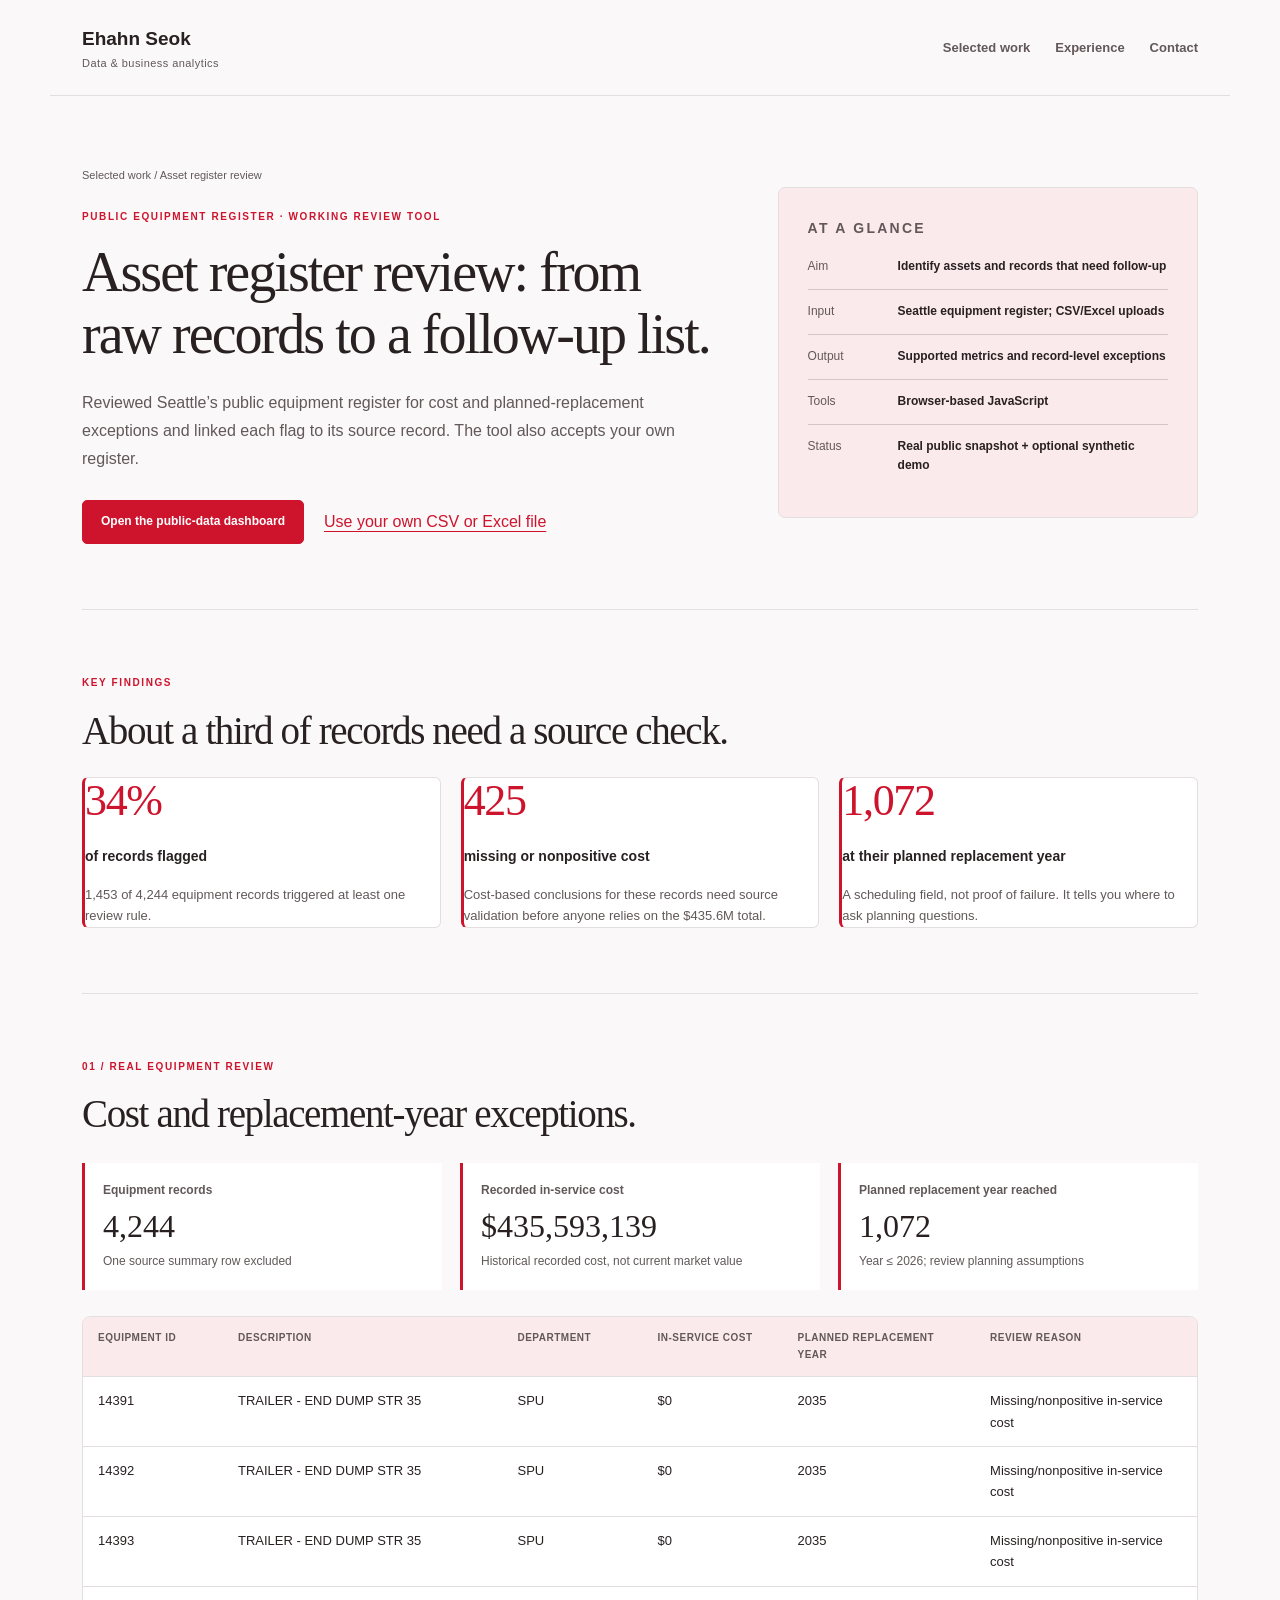
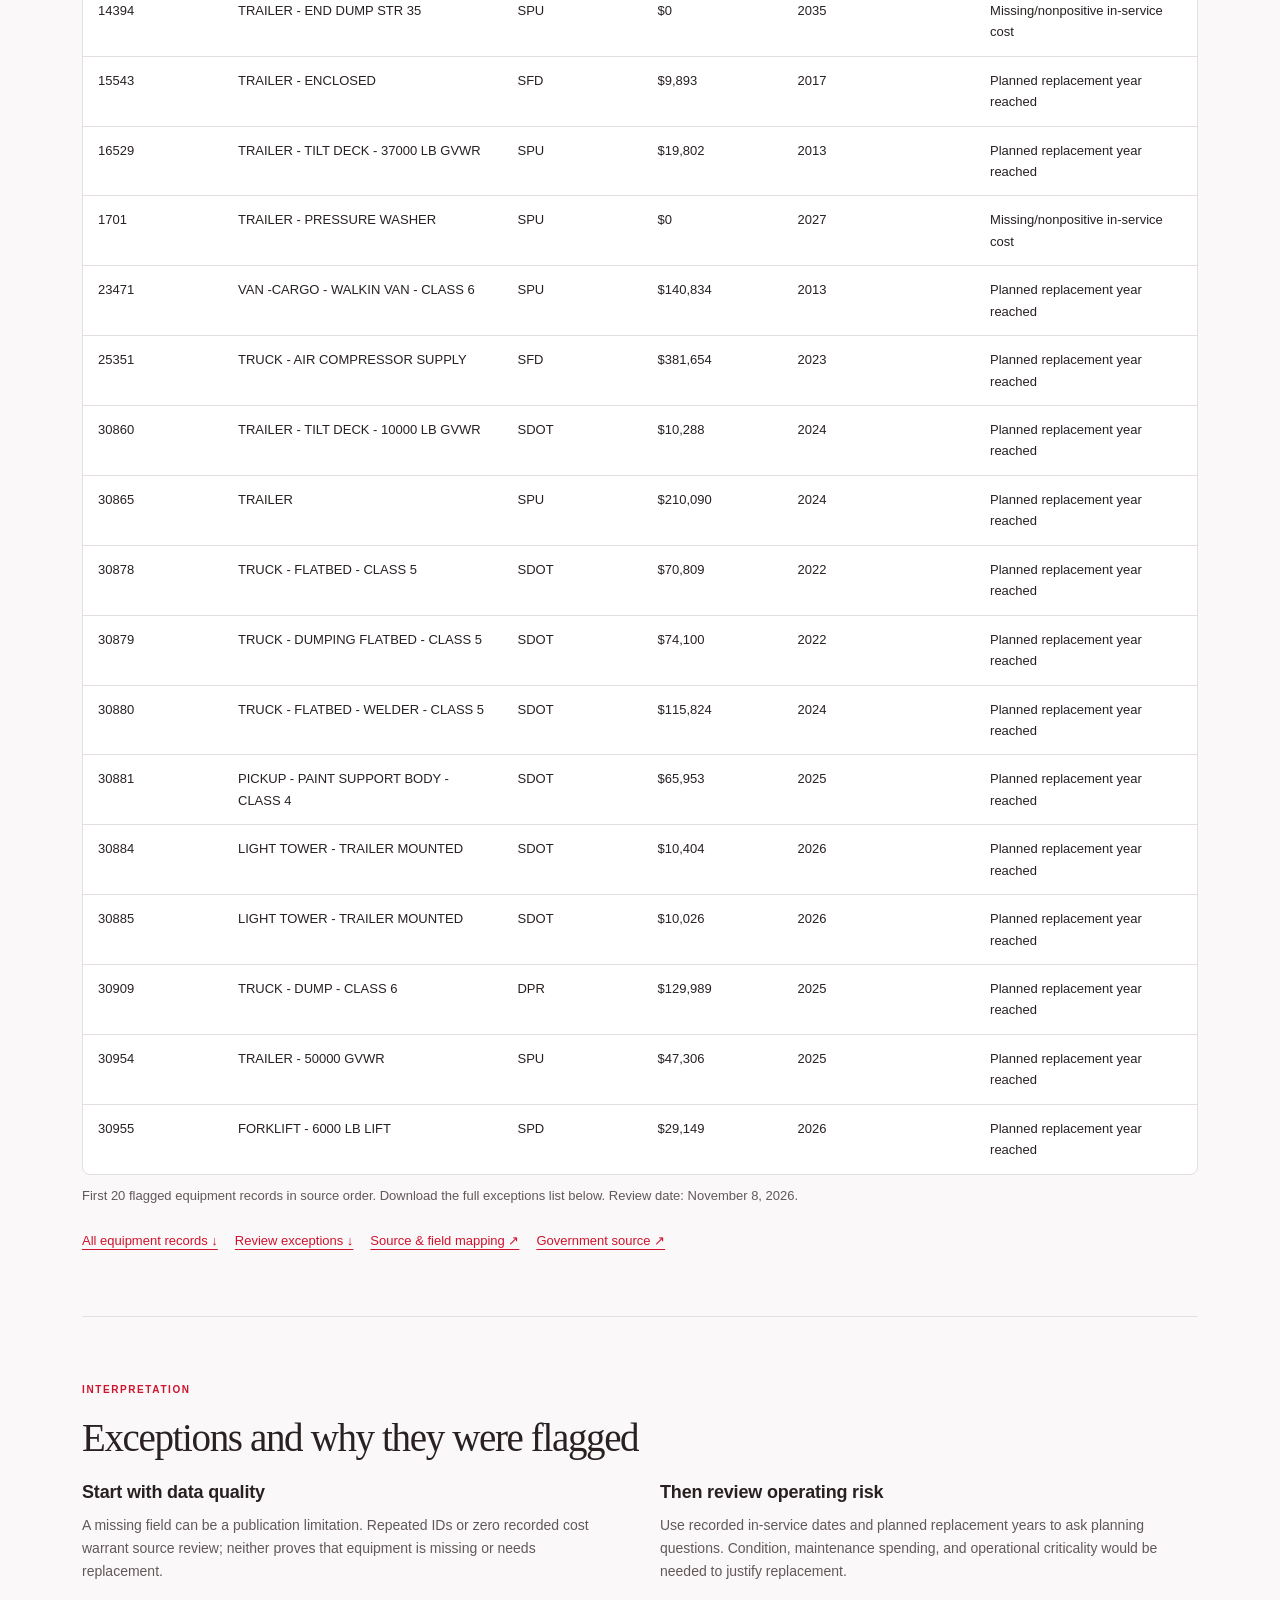
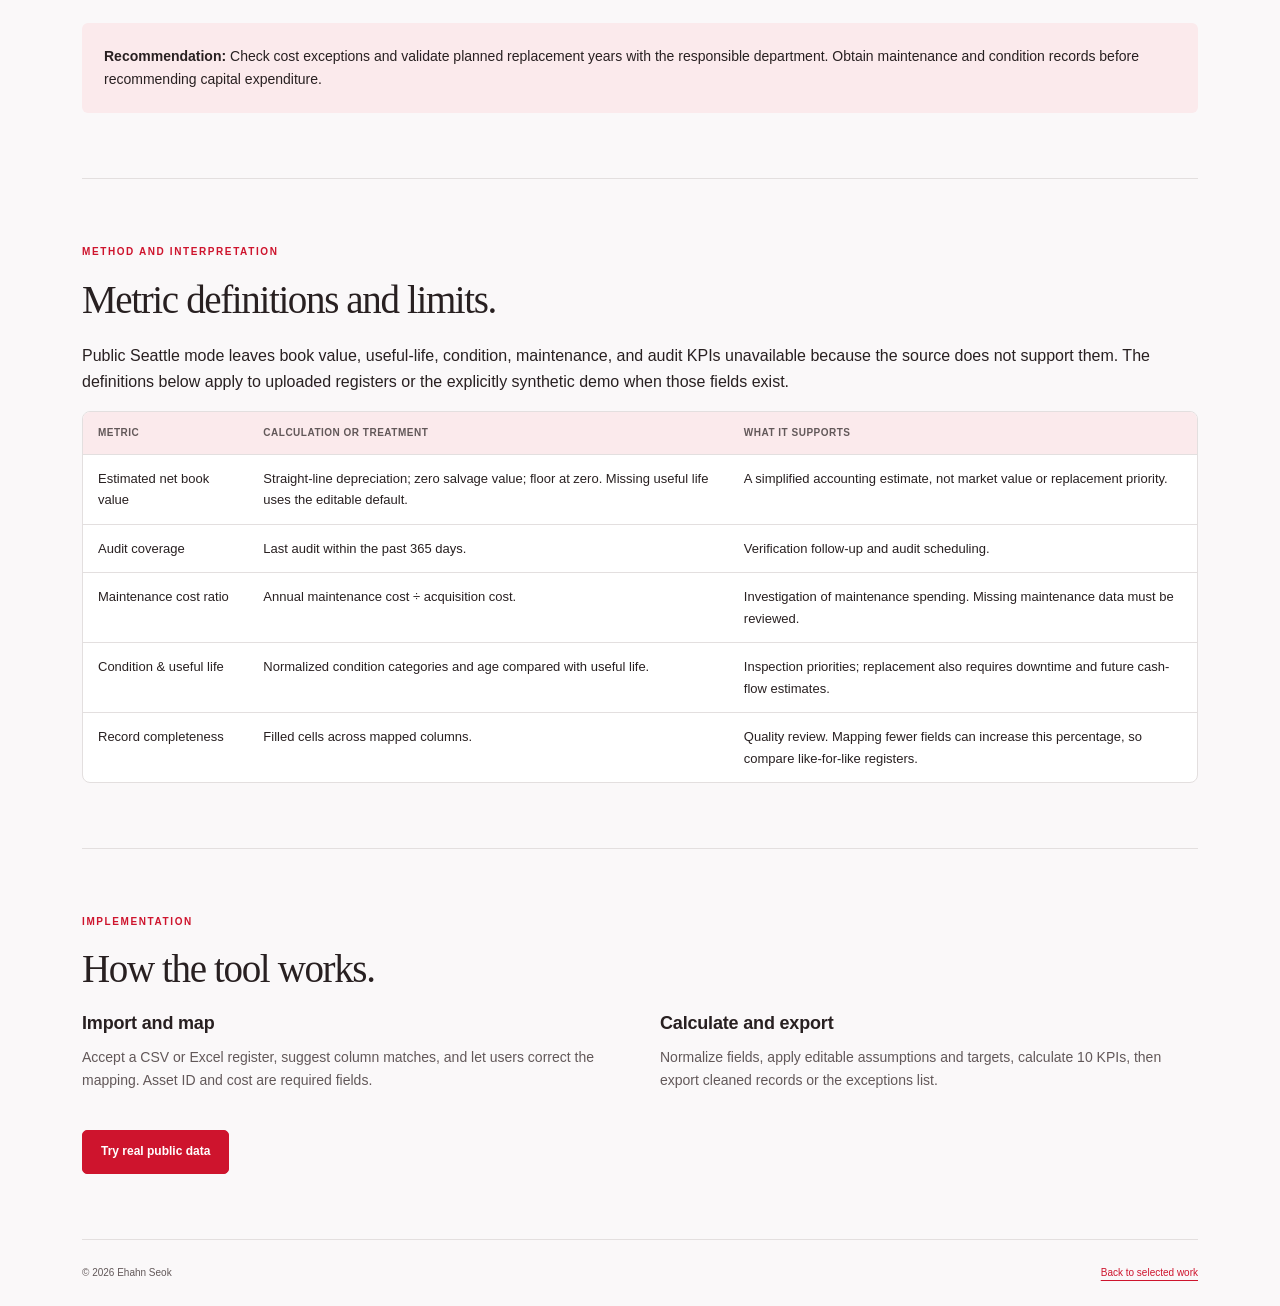
==== commit a1328856: "Match main portfolio exactly, in the original red theme Co-Authored-By: Claude Sonnet 5.5 <noreply@a" ====
--- a/projects/asset-analysis/index.html
+++ b/projects/asset-analysis/index.html
@@ -3,7 +3,7 @@
 <link rel="icon" type="image/png" sizes="16x16" href="../../favicon-16x16.png?v=g9c7u4w3">
 <link rel="apple-touch-icon" sizes="180x180" href="../../apple-touch-icon.png?v=g9c7u4w3">
 <link rel="manifest" href="../../site.webmanifest?v=g9c7u4w3">
-<meta name="theme-color" content="#c6551c">
+<meta name="theme-color" content="#ce142d">
 <script src="public-assets.js" defer></script><link rel="stylesheet" href="../purchasing/project.css"></head><body class="case-page asset-case"><a class="skip-link" href="#case-main">Skip to content</a><header class="site-header"><a class="brand" href="../../index.html">Ehahn Seok<span>Data & business analytics</span></a><nav aria-label="Main navigation"><a href="../../index.html#projects">Selected work</a><a href="../../index.html#experience">Experience</a><a href="../../index.html#contact">Contact</a></nav></header><main id="case-main"><section class="case-hero"><div><a class="breadcrumb" href="../../index.html#projects">Selected work / Asset register review</a><p class="eyebrow">Public equipment register · Working review tool</p><h1>Asset register review: from raw records to a follow-up list.</h1><p class="lead">Reviewed Seattle’s public equipment register for cost and planned-replacement exceptions and linked each flag to its source record. The tool also accepts your own register.</p><div class="cta"><a class="btn primary" href="../../asset-dashboard.html?source=seattle">Open the public-data dashboard</a><a href="../../asset-dashboard.html">Use your own CSV or Excel file</a></div></div><aside class="profile case-summary"><p class="eyebrow">At a glance</p><dl><div><dt>Aim</dt><dd>Identify assets and records that need follow-up</dd></div><div><dt>Input</dt><dd>Seattle equipment register; CSV/Excel uploads</dd></div><div><dt>Output</dt><dd>Supported metrics and record-level exceptions</dd></div><div><dt>Tools</dt><dd>Browser-based JavaScript</dd></div><div><dt>Status</dt><dd>Real public snapshot + optional synthetic demo</dd></div></dl></aside></section>
 <section class="key-findings" id="key-findings"><p class="eyebrow">Key findings</p><h2>About a third of records need a source check.</h2><div class="kf-grid"><div class="kf"><strong>34%</strong><span>of records flagged</span><p>1,453 of 4,244 equipment records triggered at least one review rule.</p></div><div class="kf"><strong>425</strong><span>missing or nonpositive cost</span><p>Cost-based conclusions for these records need source validation before anyone relies on the $435.6M total.</p></div><div class="kf"><strong>1,072</strong><span>at their planned replacement year</span><p>A scheduling field, not proof of failure. It tells you where to ask planning questions.</p></div></div></section>
 <section><p class="eyebrow">01 / Real equipment review</p><h2>Cost and replacement-year exceptions.</h2><div id="fleet-metrics" class="metrics" aria-live="polite"></div><div class="table-scroll"><table><thead><tr><th>Equipment ID</th><th>Description</th><th>Department</th><th>In-service cost</th><th>Planned replacement year</th><th>Review reason</th></tr></thead><tbody id="fleet-rows"></tbody></table></div><p class="caption">First 20 flagged equipment records in source order. Download the full exceptions list below. Review date: November 8, 2026.</p><div class="project-links"><a href="data/seattle_assets.csv" download>All equipment records ↓</a><a href="data/seattle_exceptions.csv" download>Review exceptions ↓</a><a href="PUBLIC_DATA.md">Source & field mapping ↗</a><a href="https://data.seattle.gov/City-Administration/Active-Fleet-Complement/enxu-fgzb">Government source ↗</a></div></section><section><p class="eyebrow">Interpretation</p><h2>Exceptions and why they were flagged</h2><div class="case-grid"><article><h3>Start with data quality</h3><p>A missing field can be a publication limitation. Repeated IDs or zero recorded cost warrant source review; neither proves that equipment is missing or needs replacement.</p></article><article><h3>Then review operating risk</h3><p>Use recorded in-service dates and planned replacement years to ask planning questions. Condition, maintenance spending, and operational criticality would be needed to justify replacement.</p></article></div><div class="case-note"><strong>Recommendation:</strong> Check cost exceptions and validate planned replacement years with the responsible department. Obtain maintenance and condition records before recommending capital expenditure.</div></section>
--- a/style.css
+++ b/style.css
@@ -1,9 +1,9 @@
-:root{--bg:#faf9f8;--surface:#fff;--text:#282320;--muted:#625c58;--border:#e3e1df;--accent:#c6551c;--soft:#fbede4;--warm:#f1f0ef;--orange:#9b522e;--shadow:0 10px 30px #33292209;color-scheme:light}*{box-sizing:border-box}html{scroll-behavior:smooth;scroll-padding-top:95px}body{margin:0;background:var(--bg);color:var(--text);font:16px/1.65 -apple-system,BlinkMacSystemFont,'Segoe UI',Arial,sans-serif}a{color:var(--accent);text-underline-offset:4px}a:hover{text-decoration-thickness:2px}button,input,select{font:inherit}.site-header,main,footer{max-width:1180px;margin:auto;padding-left:32px;padding-right:32px}.site-header{display:flex;justify-content:space-between;align-items:center;gap:24px;padding-top:23px;padding-bottom:23px;border-bottom:1px solid var(--border)}.brand{font-weight:750;color:var(--text);text-decoration:none;font-size:19px}.brand span{display:block;font-size:11px;color:var(--muted);font-weight:500;letter-spacing:.04em}nav{display:flex;gap:25px}nav a{font-size:13px;text-decoration:none;color:var(--muted);font-weight:600}section{padding:65px 0;border-bottom:1px solid var(--border)}.hero{display:grid;grid-template-columns:1.5fr 1fr;gap:65px;align-items:center;padding-top:72px;padding-bottom:72px}.eyebrow{font-size:10px;letter-spacing:.16em;text-transform:uppercase;color:var(--accent);font-weight:750;margin:0 0 17px}h1,h2{font-family:Georgia,'Times New Roman',serif;font-weight:400;letter-spacing:-.035em;line-height:1.1}h1{font-size:clamp(37px,4.8vw,61px);margin:0 0 25px}h2{font-size:clamp(28px,3.3vw,39px);margin:0 0 20px}h3{font-size:23px;line-height:1.25;letter-spacing:-.02em;margin:0 0 10px}p{margin:0 0 15px}.lead{font-size:16px;color:var(--muted);line-height:1.75}.cta,.project-links{display:flex;gap:20px;align-items:center;flex-wrap:wrap;margin-top:27px}.btn{display:inline-block;padding:11px 18px;border:1px solid #cac5c2;border-radius:5px;font-size:12px;font-weight:700;text-decoration:none;color:var(--accent);background:var(--surface)}.btn.primary{background:var(--accent);color:#fff;border-color:var(--accent)}.btn:hover{filter:brightness(.94);text-decoration:none}.text-link{font-size:13px;font-weight:650}.profile{background:var(--soft);padding:29px;border:1px solid var(--border);border-radius:7px}.profile h2{font-size:29px}.profile p{font-size:14px;color:var(--muted)}dl{margin:22px 0 0}dl div{display:grid;grid-template-columns:83px 1fr;padding:12px 0;border-top:1px solid #d2cbc6;font-size:12px}dt{color:var(--muted)}dd{margin:0;font-weight:550}.section-heading{display:flex;justify-content:space-between;align-items:end;gap:45px;margin-bottom:30px}.section-heading>p{font-size:13px;color:var(--muted);max-width:260px;margin-bottom:20px}.project{background:var(--surface);border:1px solid var(--border);border-radius:8px;overflow:hidden;box-shadow:var(--shadow)}.featured{display:grid;grid-template-columns:1fr 1.16fr;margin-bottom:25px}.project-copy{padding:30px}.project-copy>p{font-size:14px;color:var(--muted)}.project-top{display:flex;justify-content:space-between;align-items:center;gap:15px;margin-bottom:18px}.project-number{font:italic 18px Georgia;color:var(--accent)}.badge{font-size:10px;color:var(--muted);border:1px solid var(--border);border-radius:30px;padding:3px 9px}.project-subtitle{font-size:11px!important;font-weight:650;text-transform:uppercase;letter-spacing:.05em}.finding{border-left:2px solid var(--accent);padding:0 0 0 13px;margin:23px 0 19px}.mini-label{font-size:9px;font-weight:750;letter-spacing:.1em;text-transform:uppercase;color:var(--accent)}.finding p{font-size:14px;line-height:1.65;margin:5px 0 0}.decision{font-size:12px!important;line-height:1.65}.project-links{gap:17px;margin-top:23px}.project-links a:not(.btn){font-size:11px}.project-grid{display:grid;grid-template-columns:1fr 1fr;gap:25px}.project-visual{padding:27px;display:flex;flex-direction:column;justify-content:center;background:#f4f2f1;min-height:270px}.featured .project-visual{min-height:430px}.visual-heading{display:flex;justify-content:space-between;gap:15px;font-size:10px;font-weight:650;margin-bottom:30px}.visual-heading span:last-child{font-weight:400;color:var(--muted)}.data-label{font-size:10px;color:var(--muted);margin:18px 0 0;line-height:1.5}.visual-note{font-size:10px;font-weight:650;margin-top:28px}.preview-bar{margin:23px 0}.preview-bar-label{display:flex;justify-content:space-between;font-size:12px;margin-bottom:8px}.preview-track{height:22px;background:#e1dcd8;border-radius:2px;overflow:hidden}.preview-track i{display:block;height:100%;background:var(--accent)}.preview-bar:nth-child(2) i{background:#9c8f86}.preview-bar:nth-child(3) i{background:#ac4a19}.asset-visual{background:#f1f0ef}.asset-example{display:grid;gap:18px}.asset-example>div{display:grid;grid-template-columns:32px 1fr;gap:0 10px}.asset-example span{grid-row:span 2;font-size:11px;border:1px solid #cbc7c5;border-radius:50%;width:29px;height:29px;text-align:center;line-height:27px}.asset-example strong{font-size:12px}.asset-example small{font-size:10px;color:var(--muted)}.macro-visual{background:#efeeed}.macro-chart svg{width:100%;height:auto;display:block}.experience{display:grid;grid-template-columns:1fr 1fr;gap:70px}.proof{display:flex;gap:30px;margin-top:25px}.proof strong{display:block;font:28px Georgia;color:var(--accent)}.proof span{display:block;font-size:10px;color:var(--muted);margin-top:7px}.experience-details article{margin:0 0 25px}.experience-details h3{font-size:17px}.experience-details p{font-size:14px;color:var(--muted)}.experience-details .note{font-size:11px}.muted{font-size:13px;color:var(--muted)}.skills{display:grid;grid-template-columns:repeat(3,1fr);gap:30px}.skills h3{font-size:16px}.skills p{font-size:13px;color:var(--muted)}.skills a{font-size:11px}.coursework{margin-top:35px;border-top:1px solid var(--border);border-bottom:1px solid var(--border);padding:17px 0;font-size:13px}.coursework summary{cursor:pointer;font-weight:650}.coursework>div{padding-top:20px;max-width:850px;color:var(--muted)}.languages{margin-top:20px;font-size:12px;color:var(--muted)}.contact{display:grid;grid-template-columns:1.4fr 1fr;gap:60px;align-items:center}.contact p{max-width:560px;font-size:14px;color:var(--muted)}.contact-links{display:flex;flex-direction:column;align-items:flex-start;gap:15px}.contact-links>a:not(.btn){font-size:13px}footer{padding-top:25px;padding-bottom:25px;display:flex;justify-content:space-between;gap:20px;font-size:10px;color:var(--muted)}a:focus-visible,summary:focus-visible{outline:3px solid var(--orange);outline-offset:5px}.skip-link{position:absolute;left:20px;top:-70px;background:var(--surface);padding:10px;z-index:20}.skip-link:focus{top:5px}@media(prefers-reduced-motion:reduce){html{scroll-behavior:auto}}@media(max-width:850px){.hero{gap:28px;grid-template-columns:1.2fr 1fr}h1{font-size:43px}.profile{padding:20px}.project-copy,.project-visual{padding:23px}.experience{gap:35px}.proof{gap:18px}.featured .project-visual{min-height:390px}.visual-heading{flex-direction:column;gap:4px}}@media(max-width:650px){.site-header,main,footer{padding-left:20px;padding-right:20px}.site-header{align-items:flex-start;gap:12px}.brand{font-size:17px}.brand span{font-size:9px;max-width:150px}nav{gap:12px;padding-top:6px}nav a{font-size:10px}.hero,.featured,.project-grid,.experience,.contact{grid-template-columns:1fr}.hero{padding-top:45px;padding-bottom:45px;gap:30px}h1{font-size:43px;max-width:500px}.profile{padding:24px}.profile dl{display:grid;grid-template-columns:1fr 1fr;gap:0 20px}.profile dl div{display:block}.profile dt{font-size:10px;margin-bottom:4px}.section-heading{display:block}.section-heading>p{max-width:100%;margin:0}.skills{grid-template-columns:1fr;gap:25px}section{padding:45px 0}.featured .project-visual{min-height:280px}.project-copy{padding:25px}.experience{gap:30px}.contact{gap:20px}.proof{gap:30px}footer{display:block}footer span{display:block;margin:6px 0}}
+:root{--bg:#faf8f9;--surface:#fff;--text:#282021;--muted:#625859;--border:#e3dfdf;--accent:#ce142d;--soft:#fbeaec;--warm:#f1efef;--orange:#9b522e;--shadow:0 10px 30px #33222409;color-scheme:light}*{box-sizing:border-box}html{scroll-behavior:smooth;scroll-padding-top:95px}body{margin:0;background:var(--bg);color:var(--text);font:16px/1.65 -apple-system,BlinkMacSystemFont,'Segoe UI',Arial,sans-serif}a{color:var(--accent);text-underline-offset:4px}a:hover{text-decoration-thickness:2px}button,input,select{font:inherit}.site-header,main,footer{max-width:1180px;margin:auto;padding-left:32px;padding-right:32px}.site-header{display:flex;justify-content:space-between;align-items:center;gap:24px;padding-top:23px;padding-bottom:23px;border-bottom:1px solid var(--border)}.brand{font-weight:750;color:var(--text);text-decoration:none;font-size:19px}.brand span{display:block;font-size:11px;color:var(--muted);font-weight:500;letter-spacing:.04em}nav{display:flex;gap:25px}nav a{font-size:13px;text-decoration:none;color:var(--muted);font-weight:600}section{padding:65px 0;border-bottom:1px solid var(--border)}.hero{display:grid;grid-template-columns:1.5fr 1fr;gap:65px;align-items:center;padding-top:72px;padding-bottom:72px}.eyebrow{font-size:10px;letter-spacing:.16em;text-transform:uppercase;color:var(--accent);font-weight:750;margin:0 0 17px}h1,h2{font-family:Georgia,'Times New Roman',serif;font-weight:400;letter-spacing:-.035em;line-height:1.1}h1{font-size:clamp(37px,4.8vw,61px);margin:0 0 25px}h2{font-size:clamp(28px,3.3vw,39px);margin:0 0 20px}h3{font-size:23px;line-height:1.25;letter-spacing:-.02em;margin:0 0 10px}p{margin:0 0 15px}.lead{font-size:16px;color:var(--muted);line-height:1.75}.cta,.project-links{display:flex;gap:20px;align-items:center;flex-wrap:wrap;margin-top:27px}.btn{display:inline-block;padding:11px 18px;border:1px solid #cac2c3;border-radius:5px;font-size:12px;font-weight:700;text-decoration:none;color:var(--accent);background:var(--surface)}.btn.primary{background:var(--accent);color:#fff;border-color:var(--accent)}.btn:hover{filter:brightness(.94);text-decoration:none}.text-link{font-size:13px;font-weight:650}.profile{background:var(--soft);padding:29px;border:1px solid var(--border);border-radius:7px}.profile h2{font-size:29px}.profile p{font-size:14px;color:var(--muted)}dl{margin:22px 0 0}dl div{display:grid;grid-template-columns:83px 1fr;padding:12px 0;border-top:1px solid #d2c6c8;font-size:12px}dt{color:var(--muted)}dd{margin:0;font-weight:550}.section-heading{display:flex;justify-content:space-between;align-items:end;gap:45px;margin-bottom:30px}.section-heading>p{font-size:13px;color:var(--muted);max-width:260px;margin-bottom:20px}.project{background:var(--surface);border:1px solid var(--border);border-radius:8px;overflow:hidden;box-shadow:var(--shadow)}.featured{display:grid;grid-template-columns:1fr 1.16fr;margin-bottom:25px}.project-copy{padding:30px}.project-copy>p{font-size:14px;color:var(--muted)}.project-top{display:flex;justify-content:space-between;align-items:center;gap:15px;margin-bottom:18px}.project-number{font:italic 18px Georgia;color:var(--accent)}.badge{font-size:10px;color:var(--muted);border:1px solid var(--border);border-radius:30px;padding:3px 9px}.project-subtitle{font-size:11px!important;font-weight:650;text-transform:uppercase;letter-spacing:.05em}.finding{border-left:2px solid var(--accent);padding:0 0 0 13px;margin:23px 0 19px}.mini-label{font-size:9px;font-weight:750;letter-spacing:.1em;text-transform:uppercase;color:var(--accent)}.finding p{font-size:14px;line-height:1.65;margin:5px 0 0}.decision{font-size:12px!important;line-height:1.65}.project-links{gap:17px;margin-top:23px}.project-links a:not(.btn){font-size:11px}.project-grid{display:grid;grid-template-columns:1fr 1fr;gap:25px}.project-visual{padding:27px;display:flex;flex-direction:column;justify-content:center;background:#f4f1f1;min-height:270px}.featured .project-visual{min-height:430px}.visual-heading{display:flex;justify-content:space-between;gap:15px;font-size:10px;font-weight:650;margin-bottom:30px}.visual-heading span:last-child{font-weight:400;color:var(--muted)}.data-label{font-size:10px;color:var(--muted);margin:18px 0 0;line-height:1.5}.visual-note{font-size:10px;font-weight:650;margin-top:28px}.preview-bar{margin:23px 0}.preview-bar-label{display:flex;justify-content:space-between;font-size:12px;margin-bottom:8px}.preview-track{height:22px;background:#e1d8d9;border-radius:2px;overflow:hidden}.preview-track i{display:block;height:100%;background:var(--accent)}.preview-bar:nth-child(2) i{background:#9c8689}.preview-bar:nth-child(3) i{background:#b31227}.asset-visual{background:#f1efef}.asset-example{display:grid;gap:18px}.asset-example>div{display:grid;grid-template-columns:32px 1fr;gap:0 10px}.asset-example span{grid-row:span 2;font-size:11px;border:1px solid #cbc5c6;border-radius:50%;width:29px;height:29px;text-align:center;line-height:27px}.asset-example strong{font-size:12px}.asset-example small{font-size:10px;color:var(--muted)}.macro-visual{background:#efeded}.macro-chart svg{width:100%;height:auto;display:block}.experience{display:grid;grid-template-columns:1fr 1fr;gap:70px}.proof{display:flex;gap:30px;margin-top:25px}.proof strong{display:block;font:28px Georgia;color:var(--accent)}.proof span{display:block;font-size:10px;color:var(--muted);margin-top:7px}.experience-details article{margin:0 0 25px}.experience-details h3{font-size:17px}.experience-details p{font-size:14px;color:var(--muted)}.experience-details .note{font-size:11px}.muted{font-size:13px;color:var(--muted)}.skills{display:grid;grid-template-columns:repeat(3,1fr);gap:30px}.skills h3{font-size:16px}.skills p{font-size:13px;color:var(--muted)}.skills a{font-size:11px}.coursework{margin-top:35px;border-top:1px solid var(--border);border-bottom:1px solid var(--border);padding:17px 0;font-size:13px}.coursework summary{cursor:pointer;font-weight:650}.coursework>div{padding-top:20px;max-width:850px;color:var(--muted)}.languages{margin-top:20px;font-size:12px;color:var(--muted)}.contact{display:grid;grid-template-columns:1.4fr 1fr;gap:60px;align-items:center}.contact p{max-width:560px;font-size:14px;color:var(--muted)}.contact-links{display:flex;flex-direction:column;align-items:flex-start;gap:15px}.contact-links>a:not(.btn){font-size:13px}footer{padding-top:25px;padding-bottom:25px;display:flex;justify-content:space-between;gap:20px;font-size:10px;color:var(--muted)}a:focus-visible,summary:focus-visible{outline:3px solid var(--orange);outline-offset:5px}.skip-link{position:absolute;left:20px;top:-70px;background:var(--surface);padding:10px;z-index:20}.skip-link:focus{top:5px}@media(prefers-reduced-motion:reduce){html{scroll-behavior:auto}}@media(max-width:850px){.hero{gap:28px;grid-template-columns:1.2fr 1fr}h1{font-size:43px}.profile{padding:20px}.project-copy,.project-visual{padding:23px}.experience{gap:35px}.proof{gap:18px}.featured .project-visual{min-height:390px}.visual-heading{flex-direction:column;gap:4px}}@media(max-width:650px){.site-header,main,footer{padding-left:20px;padding-right:20px}.site-header{align-items:flex-start;gap:12px}.brand{font-size:17px}.brand span{font-size:9px;max-width:150px}nav{gap:12px;padding-top:6px}nav a{font-size:10px}.hero,.featured,.project-grid,.experience,.contact{grid-template-columns:1fr}.hero{padding-top:45px;padding-bottom:45px;gap:30px}h1{font-size:43px;max-width:500px}.profile{padding:24px}.profile dl{display:grid;grid-template-columns:1fr 1fr;gap:0 20px}.profile dl div{display:block}.profile dt{font-size:10px;margin-bottom:4px}.section-heading{display:block}.section-heading>p{max-width:100%;margin:0}.skills{grid-template-columns:1fr;gap:25px}section{padding:45px 0}.featured .project-visual{min-height:280px}.project-copy{padding:25px}.experience{gap:30px}.contact{gap:20px}.proof{gap:30px}footer{display:block}footer span{display:block;margin:6px 0}}
 
 .experience-context{font-size:12px;line-height:1.65;color:var(--muted);margin-top:24px;max-width:340px}
 
 
-.chips{display:flex;flex-wrap:wrap;gap:8px;margin:22px 0 0;padding:0;list-style:none}.chips li{font-size:11px;font-weight:650;color:var(--accent);background:var(--soft);border:1px solid #d9d2cd;border-radius:30px;padding:4px 11px}
+.chips{display:flex;flex-wrap:wrap;gap:8px;margin:22px 0 0;padding:0;list-style:none}.chips li{font-size:11px;font-weight:650;color:var(--accent);background:var(--soft);border:1px solid #d9cdcf;border-radius:30px;padding:4px 11px}
 .result-intro{max-width:620px;font-size:14px;color:var(--muted)}
 .result-grid{display:grid;grid-template-columns:repeat(2,1fr);gap:20px;margin-top:28px}
 .result-card{display:flex;flex-direction:column;background:var(--surface);border:1px solid var(--border);border-radius:8px;padding:24px;text-decoration:none;color:var(--text);box-shadow:var(--shadow);transition:transform .15s,border-color .15s}
@@ -24,7 +24,7 @@
 .kf{background:var(--surface);border:1px solid var(--border);border-left:3px solid var(--accent);border-radius:6px;padding:20px}
 .kf strong{display:block;font:400 clamp(32px,3.6vw,44px)/1.05 Georgia,'Times New Roman',serif;color:var(--accent);letter-spacing:-.03em}
 .kf span{display:block;font-weight:700;font-size:14px;margin:8px 0 4px}.kf p{font-size:13px;color:var(--muted);margin:0}
-.open-item{margin-top:18px;font-size:13px;border:1px dashed #cbc7c5;border-radius:6px;padding:14px 16px;color:var(--muted)}.open-item strong{color:var(--text)}
+.open-item{margin-top:18px;font-size:13px;border:1px dashed #cbc5c6;border-radius:6px;padding:14px 16px;color:var(--muted)}.open-item strong{color:var(--text)}
 @media(max-width:850px){.result-grid{grid-template-columns:1fr 1fr}}
 @media(max-width:760px){.key-findings .kf-grid{grid-template-columns:1fr}}
 @media(max-width:560px){.result-grid{grid-template-columns:1fr}}
@@ -40,7 +40,7 @@
 .flow-lane ol{list-style:none;margin:0;padding:0;display:grid;gap:10px;flex:1}
 .flow-lane li{display:flex;gap:12px;align-items:flex-start;font-size:14px;line-height:1.45;position:relative}
 .flow-lane li:not(:last-child)::after{content:"";position:absolute;left:11px;top:26px;bottom:-12px;border-left:2px dotted var(--border)}
-.flow-lane.after li:not(:last-child)::after{border-color:#ac9f96}
+.flow-lane.after li:not(:last-child)::after{border-color:#ac9699}
 .fs-n{flex:none;width:24px;height:24px;border-radius:50%;background:var(--border);color:var(--text);font-size:12px;font-weight:700;display:flex;align-items:center;justify-content:center}
 .flow-lane.after .fs-n{background:var(--accent);color:#fff}
 .flow-end{margin:16px 0 0;padding-top:12px;border-top:1px solid var(--border);font-size:12.5px;color:var(--muted)}
@@ -52,11 +52,11 @@
 .swim-wrap{overflow-x:auto;margin-bottom:18px;border:1px solid var(--border);border-radius:10px;background:var(--surface);padding:10px 12px 8px;-webkit-overflow-scrolling:touch}
 .swim{display:block;width:100%;min-width:720px;height:auto;font-family:inherit}
 .sw-title{font-size:12px;font-weight:700;letter-spacing:.1em;fill:var(--muted)}.swim.after .sw-title{fill:var(--accent)}
-.sw-row.r0{fill:#f2f0ef}.sw-row.r1{fill:#faf9f8}
+.sw-row.r0{fill:#f2efef}.sw-row.r1{fill:#faf8f9}
 .sw-rl{font-size:12px;font-weight:700;fill:var(--muted);text-transform:uppercase;letter-spacing:.04em}
-.sw-box{fill:#fff;stroke:#cbc7c5;stroke-width:1.4}.sw-box.warn{fill:#fff;stroke:#9a5b00;stroke-dasharray:4 3}.sw-box.good{fill:var(--soft);stroke:var(--accent)}
+.sw-box{fill:#fff;stroke:#cbc5c6;stroke-width:1.4}.sw-box.warn{fill:#fff;stroke:#9a5b00;stroke-dasharray:4 3}.sw-box.good{fill:var(--soft);stroke:var(--accent)}
 .sw-t{font-size:12.5px;fill:var(--text)}.sw-t.good{font-weight:600}
-.sw-edge{fill:none;stroke:#827d7a;stroke-width:1.6}.swim.after .sw-edge{stroke:var(--accent)}.sw-head{fill:#827d7a}.swim.after .sw-head{fill:var(--accent)}
+.sw-edge{fill:none;stroke:#827a7b;stroke-width:1.6}.swim.after .sw-edge{stroke:var(--accent)}.sw-head{fill:#827a7b}.swim.after .sw-head{fill:var(--accent)}
 
 .flow{min-width:0;max-width:100%}.swim-wrap{max-width:100%}
 .flow-hint{display:none;margin:-8px 0 12px;font-size:12px;color:var(--accent);font-weight:600}@media(max-width:760px){.flow-hint{display:block}}
@@ -65,31 +65,31 @@
 .fc{background:var(--surface);border:1px solid var(--border);border-radius:10px;padding:22px;box-shadow:var(--shadow);display:flex;flex-direction:column}
 .fc.after{border-color:var(--accent);background:var(--soft)}
 .fc h4{margin:0 0 16px;font-size:17px}.fc.after .flow-tag{color:var(--accent)}
-.fc-box{display:flex;flex-direction:column;gap:2px;background:#fff;border:1.4px solid #cbc7c5;border-radius:8px;padding:10px 14px;font-size:14px;line-height:1.4;text-align:left}
+.fc-box{display:flex;flex-direction:column;gap:2px;background:#fff;border:1.4px solid #cbc5c6;border-radius:8px;padding:10px 14px;font-size:14px;line-height:1.4;text-align:left}
 .fc-box.good{border-color:var(--accent)}
 .fc-box.decision{border-style:dashed;border-color:#9a5b00}.fc-box small{font-size:12px;color:var(--muted)}
 .fc-role{font-size:10.5px;font-weight:700;letter-spacing:.08em;text-transform:uppercase;color:var(--muted)}.fc.after .fc-role{color:var(--accent)}
-.fc-arrow{align-self:center;color:#827d7a;font-size:18px;line-height:1.5}.fc.after .fc-arrow{color:var(--accent)}
+.fc-arrow{align-self:center;color:#827a7b;font-size:18px;line-height:1.5}.fc.after .fc-arrow{color:var(--accent)}
 .fc .flow-end{margin-top:auto;padding-top:12px}
 @media(max-width:760px){.fc-grid{grid-template-columns:1fr}}
 .fc>div:last-of-type{margin-bottom:16px}
 
 .pf{background:var(--surface);border:1px solid var(--border);border-radius:12px;box-shadow:var(--shadow);overflow:hidden}
 .pf-head,.pf-row{display:grid;grid-template-columns:130px repeat(4,1fr);align-items:stretch}
-.pf-head{background:#f2f0ef;border-bottom:1px solid var(--border);font-size:11px;font-weight:700;letter-spacing:.08em;text-transform:uppercase;color:var(--muted)}
+.pf-head{background:#f2efef;border-bottom:1px solid var(--border);font-size:11px;font-weight:700;letter-spacing:.08em;text-transform:uppercase;color:var(--muted)}
 .pf-head span{padding:12px 16px;display:flex;align-items:center;gap:8px}.pf-head b{display:inline-flex;width:20px;height:20px;border-radius:50%;background:var(--text);color:#fff;font-size:11px;align-items:center;justify-content:center;letter-spacing:0}
 .pf-row+.pf-row{border-top:1px solid var(--border)}
 .pf-label{padding:20px 16px;display:flex;flex-direction:column;justify-content:center;gap:2px;border-right:1px solid var(--border)}
 .pf-label strong{font-size:15px}.pf-label span{font-size:12px;color:var(--muted)}
 .pf-row.after{background:var(--soft)}.pf-row.after .pf-label strong{color:var(--accent)}
 .pf-cell{position:relative;padding:20px 22px 20px 16px;display:flex;flex-direction:column;gap:10px}
-.pf-cell:not(:last-child)::after{content:"";position:absolute;right:-1px;top:50%;width:10px;height:10px;border-top:2px solid #b5afab;border-right:2px solid #b5afab;transform:translate(50%,-50%) rotate(45deg);background:inherit;z-index:1}
+.pf-cell:not(:last-child)::after{content:"";position:absolute;right:-1px;top:50%;width:10px;height:10px;border-top:2px solid #b5abac;border-right:2px solid #b5abac;transform:translate(50%,-50%) rotate(45deg);background:inherit;z-index:1}
 .pf-row.after .pf-cell:not(:last-child)::after{border-color:var(--accent)}
 .pf-i{width:26px;height:26px;color:var(--muted)}.pf-row.after .pf-i{color:var(--accent)}
 .pf-cell p{margin:0;font-size:13.5px;line-height:1.45}.pf-row.after .pf-cell p{font-weight:600}
 .pf-stage{display:none;font-size:10.5px;font-weight:700;letter-spacing:.08em;text-transform:uppercase;color:var(--muted)}
 .pf-strip{list-style:none;margin:14px 0 0;padding:0;display:flex;flex-wrap:wrap;gap:8px}
-.pf-strip li{font-size:12.5px;font-weight:600;color:var(--accent);background:var(--soft);border:1px solid #d9d2cd;border-radius:999px;padding:6px 14px}
+.pf-strip li{font-size:12.5px;font-weight:600;color:var(--accent);background:var(--soft);border:1px solid #d9cdcf;border-radius:999px;padding:6px 14px}
 @media(max-width:850px){.pf-head{display:none}.pf-row{grid-template-columns:1fr 1fr}.pf-label{grid-column:1/-1;border-right:0;border-bottom:1px solid var(--border);padding:14px 16px}.pf-stage{display:block}.pf-cell:not(:last-child)::after{display:none}}
 @media(max-width:520px){.pf-row{grid-template-columns:1fr}}
 @media(max-width:520px){.pf-cell{display:grid;grid-template-columns:26px 1fr;column-gap:12px;row-gap:4px;align-items:center;padding:14px 16px}.pf-stage{grid-column:1/-1}}
@@ -101,8 +101,8 @@
 .pf-head,.pf-row{column-gap:22px;padding-right:18px}
 .pf-head span:first-child{padding:0}
 .pf-head span{padding-left:2px}
-.pf-cell{margin:16px 0;padding:14px 16px;background:#fff;border:1px solid #dad7d5;border-radius:8px;justify-content:center;min-height:76px}
-.pf-row.after .pf-cell{border-color:var(--accent);box-shadow:0 1px 0 #d9d2cd}
+.pf-cell{margin:16px 0;padding:14px 16px;background:#fff;border:1px solid #dad5d6;border-radius:8px;justify-content:center;min-height:76px}
+.pf-row.after .pf-cell{border-color:var(--accent);box-shadow:0 1px 0 #d9cdcf}
 .pf-cell:not(:last-child)::after{right:-16px;width:8px;height:8px;background:none;transform:translate(0,-50%) rotate(45deg)}
 .pf-stage{display:none}
 @media(max-width:850px){.pf-row{padding:0 14px 14px;grid-template-columns:1fr 1fr;column-gap:12px;row-gap:0}.pf-label{margin:0 -14px 14px}.pf-cell{margin:0 0 12px}.pf-stage{display:block}.pf-cell:not(:last-child)::after{display:none}}
@@ -122,15 +122,15 @@
 
 .rc-viz{margin:2px 0 16px;display:grid;gap:10px}
 .viz-lab{display:flex;justify-content:space-between;gap:10px;font-size:12px;color:var(--muted);margin-bottom:4px}.viz-lab b{color:var(--text);font-weight:700}
-.viz-track{height:12px;background:#e9e7e5;border-radius:999px;overflow:hidden;display:flex}
-.viz-track i{display:block;height:100%;width:var(--w);background:#ac9f96;transform-origin:left;transition:transform .9s cubic-bezier(.2,.7,.2,1)}
-.viz-track i.hi{background:var(--accent)}.viz-track i.gray{background:#c0bcb9}
+.viz-track{height:12px;background:#e9e5e5;border-radius:999px;overflow:hidden;display:flex}
+.viz-track i{display:block;height:100%;width:var(--w);background:#ac9699;transform-origin:left;transition:transform .9s cubic-bezier(.2,.7,.2,1)}
+.viz-track i.hi{background:var(--accent)}.viz-track i.gray{background:#c0b9ba}
 .viz-track.seg{height:14px}
 .rc-viz:not(.in) .viz-track i{transform:scaleX(0)}
 .viz-legend{display:flex;flex-wrap:wrap;gap:4px 14px;font-size:11.5px;color:var(--muted)}.viz-legend span{display:inline-flex;align-items:center;gap:6px}.viz-legend em{font-style:normal}
-.viz-legend u{width:10px;height:10px;border-radius:2px;background:#ac9f96;display:inline-block}.viz-legend u.hi{background:var(--accent)}
+.viz-legend u{width:10px;height:10px;border-radius:2px;background:#ac9699;display:inline-block}.viz-legend u.hi{background:var(--accent)}
 .months{display:grid;grid-template-columns:repeat(40,1fr);gap:2px}
-.months i{aspect-ratio:1;border-radius:2px;background:#d9d5d2;display:block}.months i.inv{background:var(--accent)}
+.months i{aspect-ratio:1;border-radius:2px;background:#d9d2d3;display:block}.months i.inv{background:var(--accent)}
 .rc-viz:not(.in) .months i{opacity:0}.months i{transition:opacity .5s ease;transition-delay:calc(var(--i)*8ms)}
 @media(prefers-reduced-motion:reduce){.viz-track i,.months i{transition:none!important}.rc-viz:not(.in) .viz-track i{transform:none}.rc-viz:not(.in) .months i{opacity:1}}
 
@@ -150,12 +150,12 @@
 .inv-visual{background:#f4efe4}
 .inv-kpis{display:grid;grid-template-columns:repeat(3,1fr);gap:10px;margin:6px 0 14px}.inv-kpis div{background:#fff;border:1px solid #e6dcc3;border-top:3px solid #9b6a12;border-radius:6px;padding:10px 12px}.inv-kpis b{display:block;font:400 26px/1.1 Georgia,serif}.inv-kpis small{font-size:11px;color:var(--muted)}
 .inv-rows{background:#fff;border:1px solid #e6dcc3;border-radius:6px}.inv-rows div{display:grid;grid-template-columns:1fr auto 44px;gap:10px;align-items:center;padding:9px 12px;font-size:12px;border-bottom:1px solid #eee6d2}.inv-rows div:last-child{border:0}.inv-rows em{font-style:normal;text-align:right;color:var(--muted)}
-.inv-rows .p{font-style:normal;font-weight:700;font-size:10px;padding:2px 9px;border-radius:99px}.inv-rows .ok{background:#eee9e6;color:#c6551c}.inv-rows .warn{background:#f6edd6;color:#9b6a12}.inv-rows .bad{background:#f6e3dc;color:#a2442a}
+.inv-rows .p{font-style:normal;font-weight:700;font-size:10px;padding:2px 9px;border-radius:99px}.inv-rows .ok{background:#eee6e7;color:#ce142d}.inv-rows .warn{background:#f6edd6;color:#9b6a12}.inv-rows .bad{background:#f6e3dc;color:#a2442a}
 .macro-visual{background:#e9eff3}
 
 .kf{margin:0;padding:0;list-style:none;display:grid;gap:12px}.kf li{border-left:3px solid var(--accent);padding:2px 0 2px 14px;font-size:15px;line-height:1.55}.kf b{font-weight:700}
 
-.bk-rows{display:grid;gap:0;background:#fff;border:1px solid var(--border);border-radius:6px;margin-top:6px}.bk-rows>div{display:grid;grid-template-columns:minmax(0,1fr) 54px;gap:8px;align-items:center;padding:9px 12px;border-bottom:1px solid var(--border);font-size:12px}.bk-rows>div:last-child{border:0}.bk-rows b{font-weight:600;display:block;overflow:hidden;text-overflow:ellipsis;white-space:nowrap}.bk-rows em{font-style:normal;text-align:right;color:var(--muted);font-variant-numeric:tabular-nums}.bk-chips{display:flex;gap:4px;flex-wrap:wrap;margin-top:3px}.bk-chips i{font-style:normal;font-size:10px;font-weight:700;padding:1px 7px;border-radius:99px;background:#f6e3dc;color:#a2442a}.bk-chips i.ok{background:#eee9e6;color:#c6551c}
+.bk-rows{display:grid;gap:0;background:#fff;border:1px solid var(--border);border-radius:6px;margin-top:6px}.bk-rows>div{display:grid;grid-template-columns:minmax(0,1fr) 54px;gap:8px;align-items:center;padding:9px 12px;border-bottom:1px solid var(--border);font-size:12px}.bk-rows>div:last-child{border:0}.bk-rows b{font-weight:600;display:block;overflow:hidden;text-overflow:ellipsis;white-space:nowrap}.bk-rows em{font-style:normal;text-align:right;color:var(--muted);font-variant-numeric:tabular-nums}.bk-chips{display:flex;gap:4px;flex-wrap:wrap;margin-top:3px}.bk-chips i{font-style:normal;font-size:10px;font-weight:700;padding:1px 7px;border-radius:99px;background:#f6e3dc;color:#a2442a}.bk-chips i.ok{background:#eee6e7;color:#ce142d}
 .bk-head{display:flex;gap:10px;margin:6px 0 0;font-size:11px;color:var(--muted)}
 .scale-strip{background:var(--surface);color:var(--text);border:1px solid var(--border);box-shadow:var(--shadow);margin-top:22px}
 .scale-strip div{padding:16px 22px;border-left:1px solid var(--border)}
@@ -169,7 +169,7 @@
 .pcard{display:flex;flex-direction:column;background:var(--surface);border:1px solid var(--border);border-radius:8px;overflow:hidden;box-shadow:var(--shadow);transition:transform .15s,border-color .15s}
 .pcard:hover{transform:translateY(-3px);border-color:var(--accent)}
 .pvis{display:block;height:270px;overflow:hidden;padding:16px 18px;text-decoration:none;color:var(--text);border-bottom:1px solid var(--border)}
-.pvis.bank-visual{background:#f1f0ef}
+.pvis.bank-visual{background:#f1efef}
 .pvis .macro-chart svg{width:100%;height:auto;display:block}
 .pvis .asset-example{display:grid;gap:12px;margin-top:10px}
 .pvis .bk-rows{margin-top:6px}
--- a/case-studies.css
+++ b/case-studies.css
@@ -1,5 +1,5 @@
 
-.case-page{--accent-soft:var(--soft);--line:var(--accent);--pos:#c6551c;--neg:#9a5b00;--shade:rgba(155,82,46,.13);--warnbg:#f2ecde;--warn:#74511c}
+.case-page{--accent-soft:var(--soft);--line:var(--accent);--pos:#ce142d;--neg:#9a5b00;--shade:rgba(155,82,46,.13);--warnbg:#f2ecde;--warn:#74511c}
 .case-page .case-hero{display:grid;grid-template-columns:1.5fr 1fr;gap:65px;align-items:center;padding:65px 0}
 .case-page .case-hero h1{font-family:Georgia,'Times New Roman',serif;font-size:clamp(36px,4.6vw,56px);font-weight:400;line-height:1.1;letter-spacing:-.035em;margin:0 0 24px;max-width:760px}
 .case-page .case-hero .lead,.case-page .case-hero .sub{font-size:16px;line-height:1.75;color:var(--muted);max-width:730px}
@@ -12,7 +12,7 @@
 .case-page .tablewrap,.case-page .table-scroll{overflow:auto;border:1px solid var(--border);border-radius:8px;background:var(--surface)}.case-page table{border-collapse:collapse;width:100%;font-size:13px}.case-page th,.case-page td{padding:13px 15px;border-bottom:1px solid var(--border);vertical-align:top}.case-page th{font-size:10px;letter-spacing:.05em;text-transform:uppercase;background:var(--soft);color:var(--muted)}.case-page tr:last-child td{border-bottom:0}
 .macro-case th,.macro-case td{text-align:right;white-space:nowrap}.macro-case th:first-child,.macro-case td:first-child{text-align:left}.macro-case .grp td{background:var(--soft);font-weight:700;text-align:left}.macro-case .pos{color:var(--pos)}.macro-case .neg{color:var(--neg)}.macro-case .finding{font-size:20px;line-height:1.65;margin:0;border-left:2px solid var(--accent);padding-left:18px}.macro-case .finding b{color:var(--accent)}.macro-case svg{width:100%;height:auto;display:block}.macro-case .legend{font-size:12px;color:var(--muted);margin-top:12px}.macro-case .legend i{display:inline-block;width:12px;height:12px;vertical-align:-2px;margin-right:5px;border-radius:2px}.macro-case .banner{padding:15px 20px;background:var(--warnbg);color:var(--warn);border-radius:6px}.macro-case ul.notes{padding-left:20px}
 .case-grid{display:grid;grid-template-columns:1fr 1fr;gap:40px}.case-grid p,.asset-case li{font-size:14px;color:var(--muted)}.case-note{padding:22px;background:var(--soft);margin-top:25px;font-size:14px;border-radius:6px}.asset-case th,.asset-case td{text-align:left}.asset-case th{min-width:140px}.asset-case .project-links a:not(.btn){font-size:13px}
-.tool-case .case-hero .notes{margin-top:18px}.tool-case section>h2{margin:0 0 22px}.tool-case .charts{grid-template-columns:repeat(auto-fit,minmax(min(320px,100%),1fr));gap:22px}.tool-case .drop{border-radius:8px;padding:35px 20px}.tool-case button{font-size:12px;padding:11px 18px;border-radius:5px;border-color:#cac5c2}.tool-case button.primary{background:var(--accent);color:#fff}.tool-case .row{gap:14px;margin-top:18px}.tool-case .chip{font-size:10px}.tool-case label.f{font-size:12px}.tool-case label.f select,.tool-case label.f input{padding:9px;border-radius:5px;background:var(--surface)}.tool-case .bar{font-size:12px}
+.tool-case .case-hero .notes{margin-top:18px}.tool-case section>h2{margin:0 0 22px}.tool-case .charts{grid-template-columns:repeat(auto-fit,minmax(min(320px,100%),1fr));gap:22px}.tool-case .drop{border-radius:8px;padding:35px 20px}.tool-case button{font-size:12px;padding:11px 18px;border-radius:5px;border-color:#cac2c3}.tool-case button.primary{background:var(--accent);color:#fff}.tool-case .row{gap:14px;margin-top:18px}.tool-case .chip{font-size:10px}.tool-case label.f{font-size:12px}.tool-case label.f select,.tool-case label.f input{padding:9px;border-radius:5px;background:var(--surface)}.tool-case .bar{font-size:12px}
 .case-page input:focus-visible,.case-page select:focus-visible,.case-page button:focus-visible{outline:3px solid var(--orange);outline-offset:3px}
 @media(max-width:850px){.case-page .case-hero{gap:30px;grid-template-columns:1.2fr 1fr}.case-page .case-hero h1{font-size:43px}}
 @media(max-width:650px){.case-page .case-hero{grid-template-columns:1fr;gap:28px;padding:42px 0}.case-page .case-hero h1{font-size:39px}.case-page .case-summary dl{display:block}.case-page .case-summary dl div{display:grid;grid-template-columns:90px 1fr}.case-grid{grid-template-columns:1fr;gap:22px}.case-page .panel{padding:20px}.case-page .kpis{grid-template-columns:1fr 1fr;gap:12px}.case-page .kpi{padding:16px}.case-page .kpi .v{font-size:25px}.case-page .case-body h2{margin-top:36px}.case-page .cta{gap:16px}}
--- a/projects/purchasing/project.css
+++ b/projects/purchasing/project.css
@@ -3,10 +3,10 @@
 .pill{font-size:11px;background:var(--soft);color:var(--accent);border:1px solid var(--border);border-radius:30px;padding:7px 13px}
 .controls{display:grid;grid-template-columns:repeat(3,1fr);gap:28px;background:var(--surface);padding:24px;border:1px solid var(--border);border-radius:8px}
 label{display:block;font-size:12px;font-weight:600;color:var(--muted)}
-select,input[type=search]{display:block;width:100%;padding:10px;border:1px solid #cac5c2;border-radius:5px;background:var(--surface);color:var(--text);margin-top:8px;font:inherit}
+select,input[type=search]{display:block;width:100%;padding:10px;border:1px solid #cac2c3;border-radius:5px;background:var(--surface);color:var(--text);margin-top:8px;font:inherit}
 input[type=range]{width:100%;accent-color:var(--accent);margin-top:17px}output{float:right;font-weight:700;color:var(--text)}
 .metrics{display:grid;grid-template-columns:repeat(3,1fr);gap:18px;margin:26px 0}.metric{background:var(--surface);border-left:3px solid var(--accent);padding:18px}.metric strong{font:32px Georgia;display:block;line-height:1.3;margin:5px 0}.metric p{font-size:12px;margin:0;color:var(--muted)}.metric p:first-child{font-weight:650}
 .panels{display:grid;grid-template-columns:1fr 1fr;gap:22px}.bar-row{margin:20px 0}.bar-label{display:flex;justify-content:space-between;gap:10px;font-size:13px;margin-bottom:7px}.track{height:18px;background:var(--soft);border-radius:3px;overflow:hidden}.bar{height:100%;background:var(--accent);min-width:2px}.bar.negative{background:#9b522e}.insight{padding:16px;background:var(--soft);font-size:13px;margin-top:22px;border-radius:5px}
-.table-head{display:grid;grid-template-columns:2fr 1fr 1fr;gap:24px;margin-top:38px;align-items:end}.table-wrap{overflow:auto;margin-top:20px;max-height:520px;border:1px solid var(--border);border-radius:8px}.table-wrap table{white-space:nowrap}.table-wrap th,.table-wrap td{text-align:right}.table-wrap th{position:sticky;top:0;background:var(--soft)}.table-wrap th:first-child,.table-wrap td:first-child,.table-wrap th:nth-child(2),.table-wrap td:nth-child(2){text-align:left}td small{display:block;color:var(--muted)}tbody tr:hover{background:#f4f2f1}#error{color:#9a5b00}
+.table-head{display:grid;grid-template-columns:2fr 1fr 1fr;gap:24px;margin-top:38px;align-items:end}.table-wrap{overflow:auto;margin-top:20px;max-height:520px;border:1px solid var(--border);border-radius:8px}.table-wrap table{white-space:nowrap}.table-wrap th,.table-wrap td{text-align:right}.table-wrap th{position:sticky;top:0;background:var(--soft)}.table-wrap th:first-child,.table-wrap td:first-child,.table-wrap th:nth-child(2),.table-wrap td:nth-child(2){text-align:left}td small{display:block;color:var(--muted)}tbody tr:hover{background:#f4f1f1}#error{color:#9a5b00}
 .findings{display:grid;grid-template-columns:repeat(2,1fr);gap:30px;margin-top:30px}.findings span{font:italic 28px Georgia;color:var(--accent)}.findings h3{margin-top:14px}.findings p,.method-grid p{color:var(--muted);font-size:14px}.method-grid{display:grid;grid-template-columns:1fr 1fr;gap:30px 45px;margin-top:30px}.downloads{display:grid;grid-template-columns:1fr 1fr;gap:40px}.download-links a{display:block;padding:13px 0;border-bottom:1px solid var(--border)}
 @media(max-width:760px){.section-head{display:block}.pill{display:inline-block;margin-bottom:15px}.controls,.panels,.findings,.method-grid,.downloads{grid-template-columns:1fr}.metrics{grid-template-columns:1fr}.controls{gap:20px}.table-head{grid-template-columns:1fr 1fr}.table-head>div{grid-column:1/-1}}
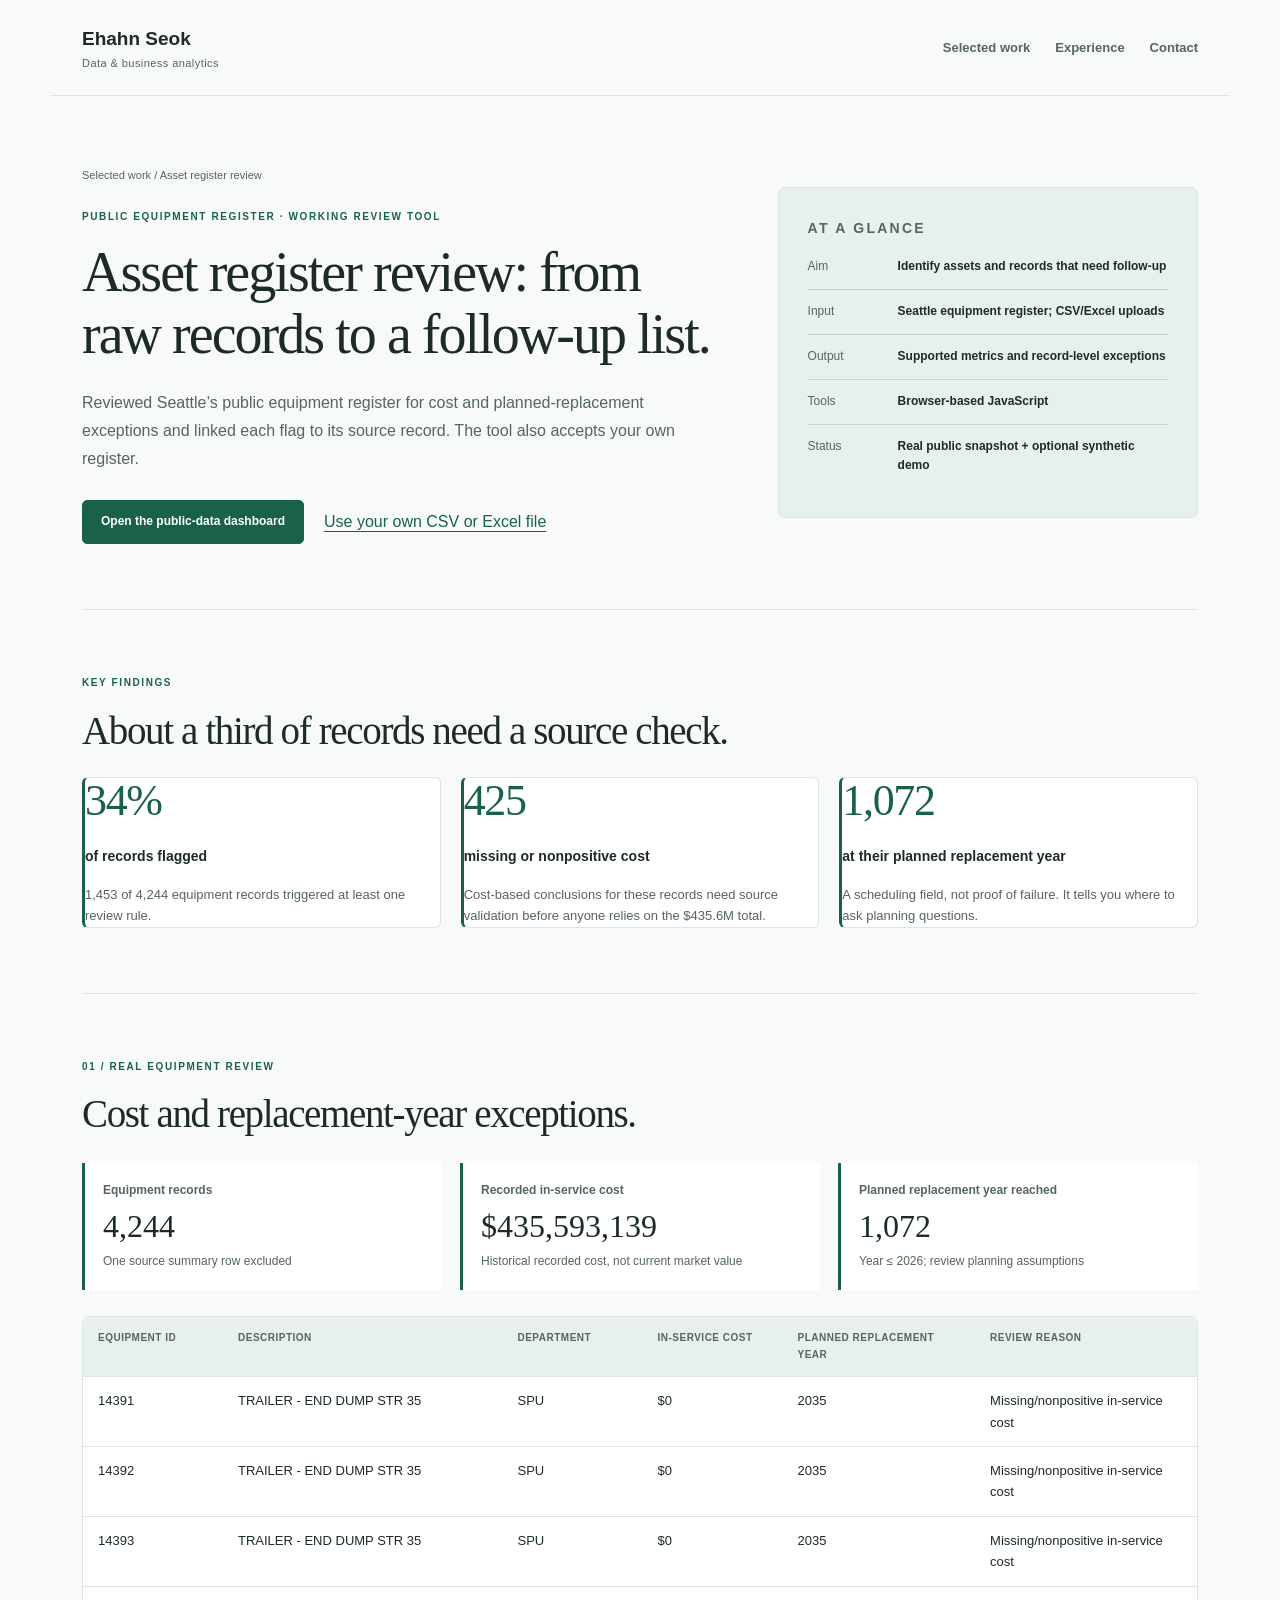
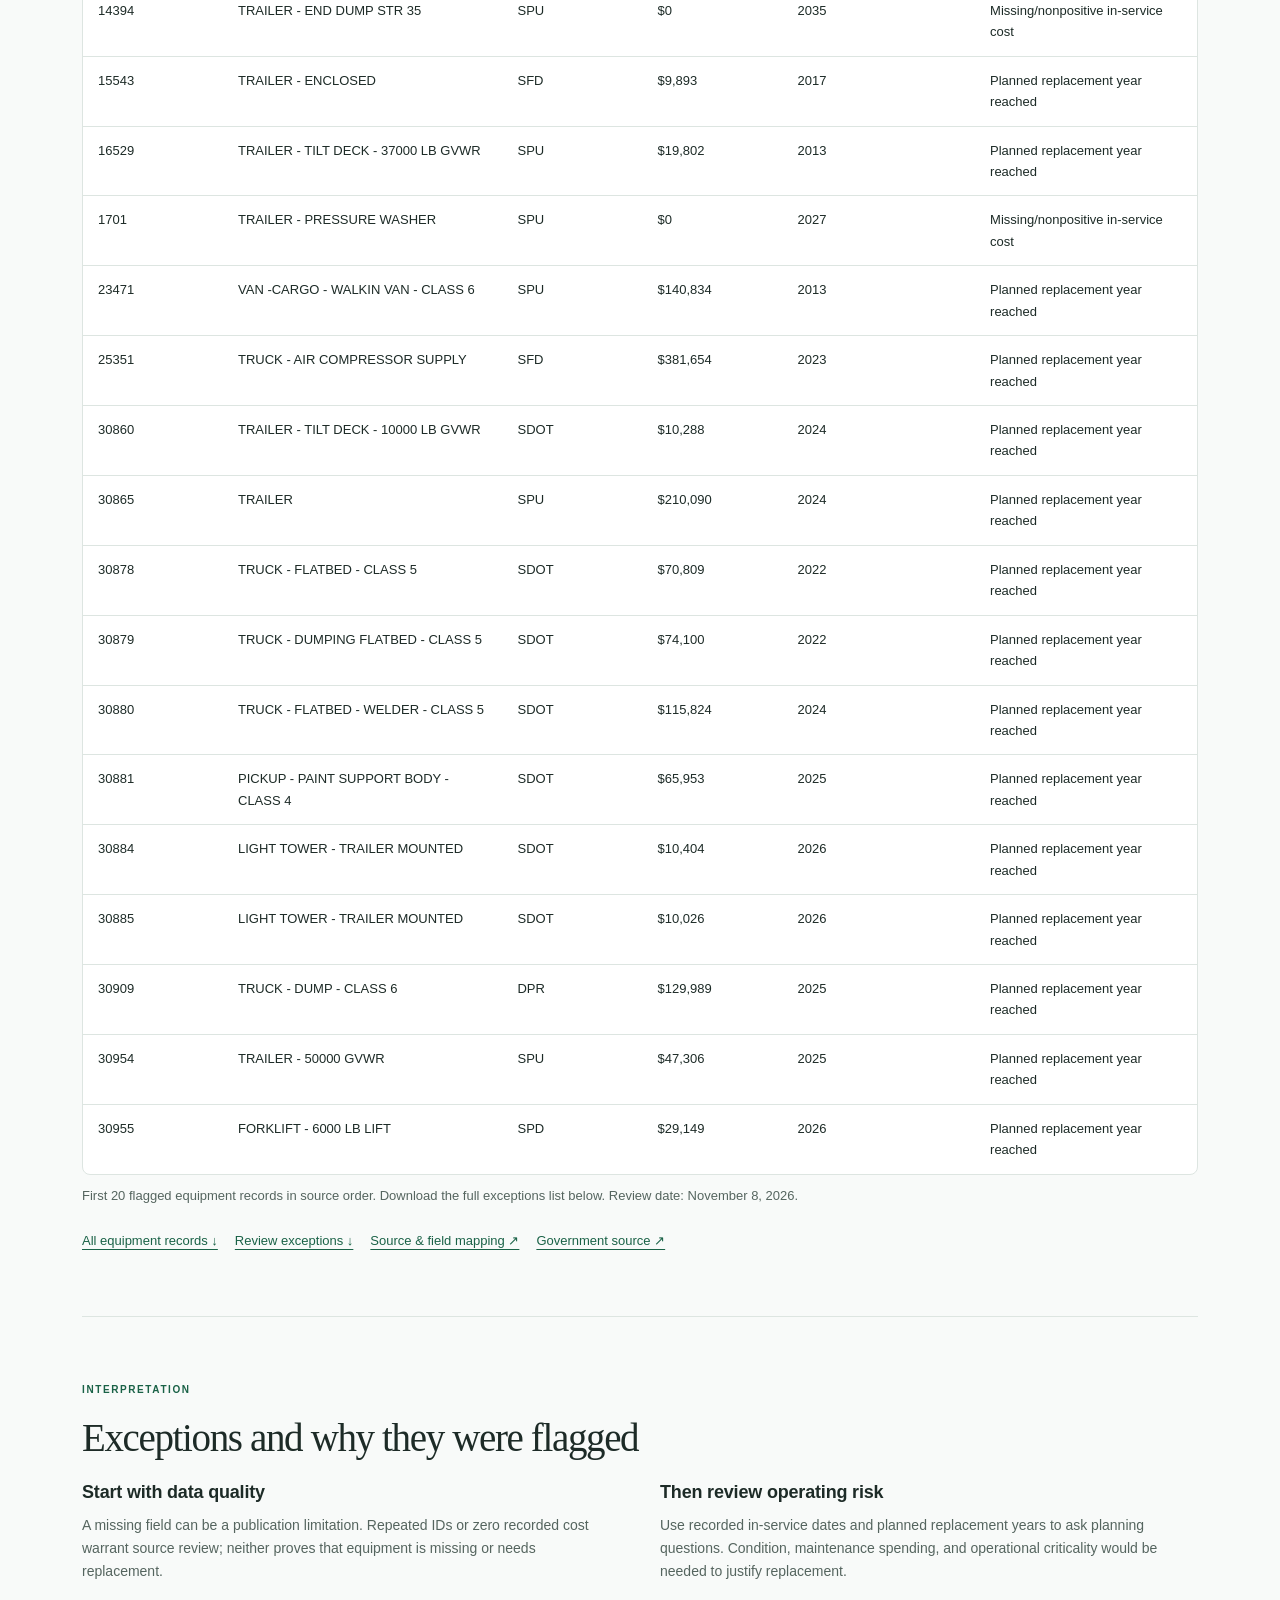
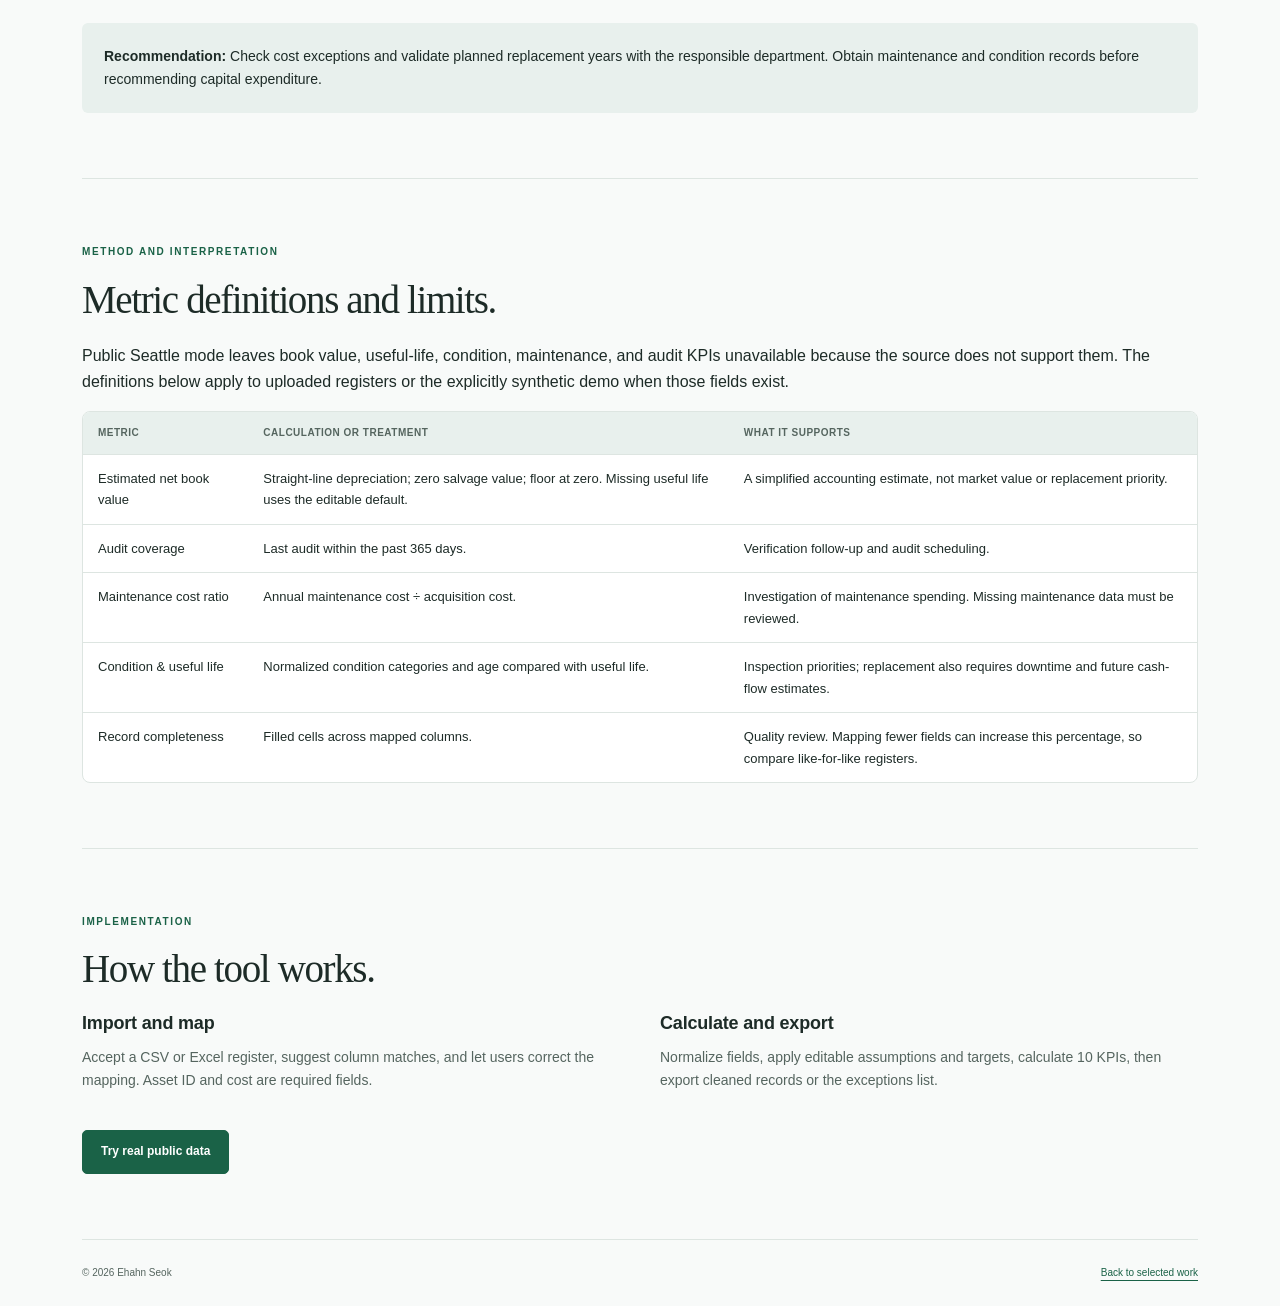
==== commit 5f7dc0b5: "Restore green theme (revert accidental recolor) Co-Authored-By: Claude Sonnet 5.5 <noreply@anthropic" ====
--- a/projects/asset-analysis/index.html
+++ b/projects/asset-analysis/index.html
@@ -3,7 +3,7 @@
 <link rel="icon" type="image/png" sizes="16x16" href="../../favicon-16x16.png?v=g9c7u4w3">
 <link rel="apple-touch-icon" sizes="180x180" href="../../apple-touch-icon.png?v=g9c7u4w3">
 <link rel="manifest" href="../../site.webmanifest?v=g9c7u4w3">
-<meta name="theme-color" content="#ce142d">
+<meta name="theme-color" content="#1a6247">
 <script src="public-assets.js" defer></script><link rel="stylesheet" href="../purchasing/project.css"></head><body class="case-page asset-case"><a class="skip-link" href="#case-main">Skip to content</a><header class="site-header"><a class="brand" href="../../index.html">Ehahn Seok<span>Data & business analytics</span></a><nav aria-label="Main navigation"><a href="../../index.html#projects">Selected work</a><a href="../../index.html#experience">Experience</a><a href="../../index.html#contact">Contact</a></nav></header><main id="case-main"><section class="case-hero"><div><a class="breadcrumb" href="../../index.html#projects">Selected work / Asset register review</a><p class="eyebrow">Public equipment register · Working review tool</p><h1>Asset register review: from raw records to a follow-up list.</h1><p class="lead">Reviewed Seattle’s public equipment register for cost and planned-replacement exceptions and linked each flag to its source record. The tool also accepts your own register.</p><div class="cta"><a class="btn primary" href="../../asset-dashboard.html?source=seattle">Open the public-data dashboard</a><a href="../../asset-dashboard.html">Use your own CSV or Excel file</a></div></div><aside class="profile case-summary"><p class="eyebrow">At a glance</p><dl><div><dt>Aim</dt><dd>Identify assets and records that need follow-up</dd></div><div><dt>Input</dt><dd>Seattle equipment register; CSV/Excel uploads</dd></div><div><dt>Output</dt><dd>Supported metrics and record-level exceptions</dd></div><div><dt>Tools</dt><dd>Browser-based JavaScript</dd></div><div><dt>Status</dt><dd>Real public snapshot + optional synthetic demo</dd></div></dl></aside></section>
 <section class="key-findings" id="key-findings"><p class="eyebrow">Key findings</p><h2>About a third of records need a source check.</h2><div class="kf-grid"><div class="kf"><strong>34%</strong><span>of records flagged</span><p>1,453 of 4,244 equipment records triggered at least one review rule.</p></div><div class="kf"><strong>425</strong><span>missing or nonpositive cost</span><p>Cost-based conclusions for these records need source validation before anyone relies on the $435.6M total.</p></div><div class="kf"><strong>1,072</strong><span>at their planned replacement year</span><p>A scheduling field, not proof of failure. It tells you where to ask planning questions.</p></div></div></section>
 <section><p class="eyebrow">01 / Real equipment review</p><h2>Cost and replacement-year exceptions.</h2><div id="fleet-metrics" class="metrics" aria-live="polite"></div><div class="table-scroll"><table><thead><tr><th>Equipment ID</th><th>Description</th><th>Department</th><th>In-service cost</th><th>Planned replacement year</th><th>Review reason</th></tr></thead><tbody id="fleet-rows"></tbody></table></div><p class="caption">First 20 flagged equipment records in source order. Download the full exceptions list below. Review date: November 8, 2026.</p><div class="project-links"><a href="data/seattle_assets.csv" download>All equipment records ↓</a><a href="data/seattle_exceptions.csv" download>Review exceptions ↓</a><a href="PUBLIC_DATA.md">Source & field mapping ↗</a><a href="https://data.seattle.gov/City-Administration/Active-Fleet-Complement/enxu-fgzb">Government source ↗</a></div></section><section><p class="eyebrow">Interpretation</p><h2>Exceptions and why they were flagged</h2><div class="case-grid"><article><h3>Start with data quality</h3><p>A missing field can be a publication limitation. Repeated IDs or zero recorded cost warrant source review; neither proves that equipment is missing or needs replacement.</p></article><article><h3>Then review operating risk</h3><p>Use recorded in-service dates and planned replacement years to ask planning questions. Condition, maintenance spending, and operational criticality would be needed to justify replacement.</p></article></div><div class="case-note"><strong>Recommendation:</strong> Check cost exceptions and validate planned replacement years with the responsible department. Obtain maintenance and condition records before recommending capital expenditure.</div></section>
--- a/style.css
+++ b/style.css
@@ -1,9 +1,9 @@
-:root{--bg:#faf8f9;--surface:#fff;--text:#282021;--muted:#625859;--border:#e3dfdf;--accent:#ce142d;--soft:#fbeaec;--warm:#f1efef;--orange:#9b522e;--shadow:0 10px 30px #33222409;color-scheme:light}*{box-sizing:border-box}html{scroll-behavior:smooth;scroll-padding-top:95px}body{margin:0;background:var(--bg);color:var(--text);font:16px/1.65 -apple-system,BlinkMacSystemFont,'Segoe UI',Arial,sans-serif}a{color:var(--accent);text-underline-offset:4px}a:hover{text-decoration-thickness:2px}button,input,select{font:inherit}.site-header,main,footer{max-width:1180px;margin:auto;padding-left:32px;padding-right:32px}.site-header{display:flex;justify-content:space-between;align-items:center;gap:24px;padding-top:23px;padding-bottom:23px;border-bottom:1px solid var(--border)}.brand{font-weight:750;color:var(--text);text-decoration:none;font-size:19px}.brand span{display:block;font-size:11px;color:var(--muted);font-weight:500;letter-spacing:.04em}nav{display:flex;gap:25px}nav a{font-size:13px;text-decoration:none;color:var(--muted);font-weight:600}section{padding:65px 0;border-bottom:1px solid var(--border)}.hero{display:grid;grid-template-columns:1.5fr 1fr;gap:65px;align-items:center;padding-top:72px;padding-bottom:72px}.eyebrow{font-size:10px;letter-spacing:.16em;text-transform:uppercase;color:var(--accent);font-weight:750;margin:0 0 17px}h1,h2{font-family:Georgia,'Times New Roman',serif;font-weight:400;letter-spacing:-.035em;line-height:1.1}h1{font-size:clamp(37px,4.8vw,61px);margin:0 0 25px}h2{font-size:clamp(28px,3.3vw,39px);margin:0 0 20px}h3{font-size:23px;line-height:1.25;letter-spacing:-.02em;margin:0 0 10px}p{margin:0 0 15px}.lead{font-size:16px;color:var(--muted);line-height:1.75}.cta,.project-links{display:flex;gap:20px;align-items:center;flex-wrap:wrap;margin-top:27px}.btn{display:inline-block;padding:11px 18px;border:1px solid #cac2c3;border-radius:5px;font-size:12px;font-weight:700;text-decoration:none;color:var(--accent);background:var(--surface)}.btn.primary{background:var(--accent);color:#fff;border-color:var(--accent)}.btn:hover{filter:brightness(.94);text-decoration:none}.text-link{font-size:13px;font-weight:650}.profile{background:var(--soft);padding:29px;border:1px solid var(--border);border-radius:7px}.profile h2{font-size:29px}.profile p{font-size:14px;color:var(--muted)}dl{margin:22px 0 0}dl div{display:grid;grid-template-columns:83px 1fr;padding:12px 0;border-top:1px solid #d2c6c8;font-size:12px}dt{color:var(--muted)}dd{margin:0;font-weight:550}.section-heading{display:flex;justify-content:space-between;align-items:end;gap:45px;margin-bottom:30px}.section-heading>p{font-size:13px;color:var(--muted);max-width:260px;margin-bottom:20px}.project{background:var(--surface);border:1px solid var(--border);border-radius:8px;overflow:hidden;box-shadow:var(--shadow)}.featured{display:grid;grid-template-columns:1fr 1.16fr;margin-bottom:25px}.project-copy{padding:30px}.project-copy>p{font-size:14px;color:var(--muted)}.project-top{display:flex;justify-content:space-between;align-items:center;gap:15px;margin-bottom:18px}.project-number{font:italic 18px Georgia;color:var(--accent)}.badge{font-size:10px;color:var(--muted);border:1px solid var(--border);border-radius:30px;padding:3px 9px}.project-subtitle{font-size:11px!important;font-weight:650;text-transform:uppercase;letter-spacing:.05em}.finding{border-left:2px solid var(--accent);padding:0 0 0 13px;margin:23px 0 19px}.mini-label{font-size:9px;font-weight:750;letter-spacing:.1em;text-transform:uppercase;color:var(--accent)}.finding p{font-size:14px;line-height:1.65;margin:5px 0 0}.decision{font-size:12px!important;line-height:1.65}.project-links{gap:17px;margin-top:23px}.project-links a:not(.btn){font-size:11px}.project-grid{display:grid;grid-template-columns:1fr 1fr;gap:25px}.project-visual{padding:27px;display:flex;flex-direction:column;justify-content:center;background:#f4f1f1;min-height:270px}.featured .project-visual{min-height:430px}.visual-heading{display:flex;justify-content:space-between;gap:15px;font-size:10px;font-weight:650;margin-bottom:30px}.visual-heading span:last-child{font-weight:400;color:var(--muted)}.data-label{font-size:10px;color:var(--muted);margin:18px 0 0;line-height:1.5}.visual-note{font-size:10px;font-weight:650;margin-top:28px}.preview-bar{margin:23px 0}.preview-bar-label{display:flex;justify-content:space-between;font-size:12px;margin-bottom:8px}.preview-track{height:22px;background:#e1d8d9;border-radius:2px;overflow:hidden}.preview-track i{display:block;height:100%;background:var(--accent)}.preview-bar:nth-child(2) i{background:#9c8689}.preview-bar:nth-child(3) i{background:#b31227}.asset-visual{background:#f1efef}.asset-example{display:grid;gap:18px}.asset-example>div{display:grid;grid-template-columns:32px 1fr;gap:0 10px}.asset-example span{grid-row:span 2;font-size:11px;border:1px solid #cbc5c6;border-radius:50%;width:29px;height:29px;text-align:center;line-height:27px}.asset-example strong{font-size:12px}.asset-example small{font-size:10px;color:var(--muted)}.macro-visual{background:#efeded}.macro-chart svg{width:100%;height:auto;display:block}.experience{display:grid;grid-template-columns:1fr 1fr;gap:70px}.proof{display:flex;gap:30px;margin-top:25px}.proof strong{display:block;font:28px Georgia;color:var(--accent)}.proof span{display:block;font-size:10px;color:var(--muted);margin-top:7px}.experience-details article{margin:0 0 25px}.experience-details h3{font-size:17px}.experience-details p{font-size:14px;color:var(--muted)}.experience-details .note{font-size:11px}.muted{font-size:13px;color:var(--muted)}.skills{display:grid;grid-template-columns:repeat(3,1fr);gap:30px}.skills h3{font-size:16px}.skills p{font-size:13px;color:var(--muted)}.skills a{font-size:11px}.coursework{margin-top:35px;border-top:1px solid var(--border);border-bottom:1px solid var(--border);padding:17px 0;font-size:13px}.coursework summary{cursor:pointer;font-weight:650}.coursework>div{padding-top:20px;max-width:850px;color:var(--muted)}.languages{margin-top:20px;font-size:12px;color:var(--muted)}.contact{display:grid;grid-template-columns:1.4fr 1fr;gap:60px;align-items:center}.contact p{max-width:560px;font-size:14px;color:var(--muted)}.contact-links{display:flex;flex-direction:column;align-items:flex-start;gap:15px}.contact-links>a:not(.btn){font-size:13px}footer{padding-top:25px;padding-bottom:25px;display:flex;justify-content:space-between;gap:20px;font-size:10px;color:var(--muted)}a:focus-visible,summary:focus-visible{outline:3px solid var(--orange);outline-offset:5px}.skip-link{position:absolute;left:20px;top:-70px;background:var(--surface);padding:10px;z-index:20}.skip-link:focus{top:5px}@media(prefers-reduced-motion:reduce){html{scroll-behavior:auto}}@media(max-width:850px){.hero{gap:28px;grid-template-columns:1.2fr 1fr}h1{font-size:43px}.profile{padding:20px}.project-copy,.project-visual{padding:23px}.experience{gap:35px}.proof{gap:18px}.featured .project-visual{min-height:390px}.visual-heading{flex-direction:column;gap:4px}}@media(max-width:650px){.site-header,main,footer{padding-left:20px;padding-right:20px}.site-header{align-items:flex-start;gap:12px}.brand{font-size:17px}.brand span{font-size:9px;max-width:150px}nav{gap:12px;padding-top:6px}nav a{font-size:10px}.hero,.featured,.project-grid,.experience,.contact{grid-template-columns:1fr}.hero{padding-top:45px;padding-bottom:45px;gap:30px}h1{font-size:43px;max-width:500px}.profile{padding:24px}.profile dl{display:grid;grid-template-columns:1fr 1fr;gap:0 20px}.profile dl div{display:block}.profile dt{font-size:10px;margin-bottom:4px}.section-heading{display:block}.section-heading>p{max-width:100%;margin:0}.skills{grid-template-columns:1fr;gap:25px}section{padding:45px 0}.featured .project-visual{min-height:280px}.project-copy{padding:25px}.experience{gap:30px}.contact{gap:20px}.proof{gap:30px}footer{display:block}footer span{display:block;margin:6px 0}}
+:root{--bg:#f8faf9;--surface:#fff;--text:#1d2b27;--muted:#55655f;--border:#dde5e1;--accent:#1a6247;--soft:#e8f0ed;--warm:#eef2f0;--orange:#9b522e;--shadow:0 10px 30px #1c392309;color-scheme:light}*{box-sizing:border-box}html{scroll-behavior:smooth;scroll-padding-top:95px}body{margin:0;background:var(--bg);color:var(--text);font:16px/1.65 -apple-system,BlinkMacSystemFont,'Segoe UI',Arial,sans-serif}a{color:var(--accent);text-underline-offset:4px}a:hover{text-decoration-thickness:2px}button,input,select{font:inherit}.site-header,main,footer{max-width:1180px;margin:auto;padding-left:32px;padding-right:32px}.site-header{display:flex;justify-content:space-between;align-items:center;gap:24px;padding-top:23px;padding-bottom:23px;border-bottom:1px solid var(--border)}.brand{font-weight:750;color:var(--text);text-decoration:none;font-size:19px}.brand span{display:block;font-size:11px;color:var(--muted);font-weight:500;letter-spacing:.04em}nav{display:flex;gap:25px}nav a{font-size:13px;text-decoration:none;color:var(--muted);font-weight:600}section{padding:65px 0;border-bottom:1px solid var(--border)}.hero{display:grid;grid-template-columns:1.5fr 1fr;gap:65px;align-items:center;padding-top:72px;padding-bottom:72px}.eyebrow{font-size:10px;letter-spacing:.16em;text-transform:uppercase;color:var(--accent);font-weight:750;margin:0 0 17px}h1,h2{font-family:Georgia,'Times New Roman',serif;font-weight:400;letter-spacing:-.035em;line-height:1.1}h1{font-size:clamp(37px,4.8vw,61px);margin:0 0 25px}h2{font-size:clamp(28px,3.3vw,39px);margin:0 0 20px}h3{font-size:23px;line-height:1.25;letter-spacing:-.02em;margin:0 0 10px}p{margin:0 0 15px}.lead{font-size:16px;color:var(--muted);line-height:1.75}.cta,.project-links{display:flex;gap:20px;align-items:center;flex-wrap:wrap;margin-top:27px}.btn{display:inline-block;padding:11px 18px;border:1px solid #bfcdc7;border-radius:5px;font-size:12px;font-weight:700;text-decoration:none;color:var(--accent);background:var(--surface)}.btn.primary{background:var(--accent);color:#fff;border-color:var(--accent)}.btn:hover{filter:brightness(.94);text-decoration:none}.text-link{font-size:13px;font-weight:650}.profile{background:var(--soft);padding:29px;border:1px solid var(--border);border-radius:7px}.profile h2{font-size:29px}.profile p{font-size:14px;color:var(--muted)}dl{margin:22px 0 0}dl div{display:grid;grid-template-columns:83px 1fr;padding:12px 0;border-top:1px solid #c2d6ce;font-size:12px}dt{color:var(--muted)}dd{margin:0;font-weight:550}.section-heading{display:flex;justify-content:space-between;align-items:end;gap:45px;margin-bottom:30px}.section-heading>p{font-size:13px;color:var(--muted);max-width:260px;margin-bottom:20px}.project{background:var(--surface);border:1px solid var(--border);border-radius:8px;overflow:hidden;box-shadow:var(--shadow)}.featured{display:grid;grid-template-columns:1fr 1.16fr;margin-bottom:25px}.project-copy{padding:30px}.project-copy>p{font-size:14px;color:var(--muted)}.project-top{display:flex;justify-content:space-between;align-items:center;gap:15px;margin-bottom:18px}.project-number{font:italic 18px Georgia;color:var(--accent)}.badge{font-size:10px;color:var(--muted);border:1px solid var(--border);border-radius:30px;padding:3px 9px}.project-subtitle{font-size:11px!important;font-weight:650;text-transform:uppercase;letter-spacing:.05em}.finding{border-left:2px solid var(--accent);padding:0 0 0 13px;margin:23px 0 19px}.mini-label{font-size:9px;font-weight:750;letter-spacing:.1em;text-transform:uppercase;color:var(--accent)}.finding p{font-size:14px;line-height:1.65;margin:5px 0 0}.decision{font-size:12px!important;line-height:1.65}.project-links{gap:17px;margin-top:23px}.project-links a:not(.btn){font-size:11px}.project-grid{display:grid;grid-template-columns:1fr 1fr;gap:25px}.project-visual{padding:27px;display:flex;flex-direction:column;justify-content:center;background:#f0f5f3;min-height:270px}.featured .project-visual{min-height:430px}.visual-heading{display:flex;justify-content:space-between;gap:15px;font-size:10px;font-weight:650;margin-bottom:30px}.visual-heading span:last-child{font-weight:400;color:var(--muted)}.data-label{font-size:10px;color:var(--muted);margin:18px 0 0;line-height:1.5}.visual-note{font-size:10px;font-weight:650;margin-top:28px}.preview-bar{margin:23px 0}.preview-bar-label{display:flex;justify-content:space-between;font-size:12px;margin-bottom:8px}.preview-track{height:22px;background:#d5e4de;border-radius:2px;overflow:hidden}.preview-track i{display:block;height:100%;background:var(--accent)}.preview-bar:nth-child(2) i{background:#7fa396}.preview-bar:nth-child(3) i{background:#124d38}.asset-visual{background:#eef2f0}.asset-example{display:grid;gap:18px}.asset-example>div{display:grid;grid-template-columns:32px 1fr;gap:0 10px}.asset-example span{grid-row:span 2;font-size:11px;border:1px solid #c3cdc9;border-radius:50%;width:29px;height:29px;text-align:center;line-height:27px}.asset-example strong{font-size:12px}.asset-example small{font-size:10px;color:var(--muted)}.macro-visual{background:#ecf0ee}.macro-chart svg{width:100%;height:auto;display:block}.experience{display:grid;grid-template-columns:1fr 1fr;gap:70px}.proof{display:flex;gap:30px;margin-top:25px}.proof strong{display:block;font:28px Georgia;color:var(--accent)}.proof span{display:block;font-size:10px;color:var(--muted);margin-top:7px}.experience-details article{margin:0 0 25px}.experience-details h3{font-size:17px}.experience-details p{font-size:14px;color:var(--muted)}.experience-details .note{font-size:11px}.muted{font-size:13px;color:var(--muted)}.skills{display:grid;grid-template-columns:repeat(3,1fr);gap:30px}.skills h3{font-size:16px}.skills p{font-size:13px;color:var(--muted)}.skills a{font-size:11px}.coursework{margin-top:35px;border-top:1px solid var(--border);border-bottom:1px solid var(--border);padding:17px 0;font-size:13px}.coursework summary{cursor:pointer;font-weight:650}.coursework>div{padding-top:20px;max-width:850px;color:var(--muted)}.languages{margin-top:20px;font-size:12px;color:var(--muted)}.contact{display:grid;grid-template-columns:1.4fr 1fr;gap:60px;align-items:center}.contact p{max-width:560px;font-size:14px;color:var(--muted)}.contact-links{display:flex;flex-direction:column;align-items:flex-start;gap:15px}.contact-links>a:not(.btn){font-size:13px}footer{padding-top:25px;padding-bottom:25px;display:flex;justify-content:space-between;gap:20px;font-size:10px;color:var(--muted)}a:focus-visible,summary:focus-visible{outline:3px solid var(--orange);outline-offset:5px}.skip-link{position:absolute;left:20px;top:-70px;background:var(--surface);padding:10px;z-index:20}.skip-link:focus{top:5px}@media(prefers-reduced-motion:reduce){html{scroll-behavior:auto}}@media(max-width:850px){.hero{gap:28px;grid-template-columns:1.2fr 1fr}h1{font-size:43px}.profile{padding:20px}.project-copy,.project-visual{padding:23px}.experience{gap:35px}.proof{gap:18px}.featured .project-visual{min-height:390px}.visual-heading{flex-direction:column;gap:4px}}@media(max-width:650px){.site-header,main,footer{padding-left:20px;padding-right:20px}.site-header{align-items:flex-start;gap:12px}.brand{font-size:17px}.brand span{font-size:9px;max-width:150px}nav{gap:12px;padding-top:6px}nav a{font-size:10px}.hero,.featured,.project-grid,.experience,.contact{grid-template-columns:1fr}.hero{padding-top:45px;padding-bottom:45px;gap:30px}h1{font-size:43px;max-width:500px}.profile{padding:24px}.profile dl{display:grid;grid-template-columns:1fr 1fr;gap:0 20px}.profile dl div{display:block}.profile dt{font-size:10px;margin-bottom:4px}.section-heading{display:block}.section-heading>p{max-width:100%;margin:0}.skills{grid-template-columns:1fr;gap:25px}section{padding:45px 0}.featured .project-visual{min-height:280px}.project-copy{padding:25px}.experience{gap:30px}.contact{gap:20px}.proof{gap:30px}footer{display:block}footer span{display:block;margin:6px 0}}
 
 .experience-context{font-size:12px;line-height:1.65;color:var(--muted);margin-top:24px;max-width:340px}
 
 
-.chips{display:flex;flex-wrap:wrap;gap:8px;margin:22px 0 0;padding:0;list-style:none}.chips li{font-size:11px;font-weight:650;color:var(--accent);background:var(--soft);border:1px solid #d9cdcf;border-radius:30px;padding:4px 11px}
+.chips{display:flex;flex-wrap:wrap;gap:8px;margin:22px 0 0;padding:0;list-style:none}.chips li{font-size:11px;font-weight:650;color:var(--accent);background:var(--soft);border:1px solid #c9ddd6;border-radius:30px;padding:4px 11px}
 .result-intro{max-width:620px;font-size:14px;color:var(--muted)}
 .result-grid{display:grid;grid-template-columns:repeat(2,1fr);gap:20px;margin-top:28px}
 .result-card{display:flex;flex-direction:column;background:var(--surface);border:1px solid var(--border);border-radius:8px;padding:24px;text-decoration:none;color:var(--text);box-shadow:var(--shadow);transition:transform .15s,border-color .15s}
@@ -24,7 +24,7 @@
 .kf{background:var(--surface);border:1px solid var(--border);border-left:3px solid var(--accent);border-radius:6px;padding:20px}
 .kf strong{display:block;font:400 clamp(32px,3.6vw,44px)/1.05 Georgia,'Times New Roman',serif;color:var(--accent);letter-spacing:-.03em}
 .kf span{display:block;font-weight:700;font-size:14px;margin:8px 0 4px}.kf p{font-size:13px;color:var(--muted);margin:0}
-.open-item{margin-top:18px;font-size:13px;border:1px dashed #cbc5c6;border-radius:6px;padding:14px 16px;color:var(--muted)}.open-item strong{color:var(--text)}
+.open-item{margin-top:18px;font-size:13px;border:1px dashed #c3cdc9;border-radius:6px;padding:14px 16px;color:var(--muted)}.open-item strong{color:var(--text)}
 @media(max-width:850px){.result-grid{grid-template-columns:1fr 1fr}}
 @media(max-width:760px){.key-findings .kf-grid{grid-template-columns:1fr}}
 @media(max-width:560px){.result-grid{grid-template-columns:1fr}}
@@ -40,7 +40,7 @@
 .flow-lane ol{list-style:none;margin:0;padding:0;display:grid;gap:10px;flex:1}
 .flow-lane li{display:flex;gap:12px;align-items:flex-start;font-size:14px;line-height:1.45;position:relative}
 .flow-lane li:not(:last-child)::after{content:"";position:absolute;left:11px;top:26px;bottom:-12px;border-left:2px dotted var(--border)}
-.flow-lane.after li:not(:last-child)::after{border-color:#ac9699}
+.flow-lane.after li:not(:last-child)::after{border-color:#8fb3a5}
 .fs-n{flex:none;width:24px;height:24px;border-radius:50%;background:var(--border);color:var(--text);font-size:12px;font-weight:700;display:flex;align-items:center;justify-content:center}
 .flow-lane.after .fs-n{background:var(--accent);color:#fff}
 .flow-end{margin:16px 0 0;padding-top:12px;border-top:1px solid var(--border);font-size:12.5px;color:var(--muted)}
@@ -52,11 +52,11 @@
 .swim-wrap{overflow-x:auto;margin-bottom:18px;border:1px solid var(--border);border-radius:10px;background:var(--surface);padding:10px 12px 8px;-webkit-overflow-scrolling:touch}
 .swim{display:block;width:100%;min-width:720px;height:auto;font-family:inherit}
 .sw-title{font-size:12px;font-weight:700;letter-spacing:.1em;fill:var(--muted)}.swim.after .sw-title{fill:var(--accent)}
-.sw-row.r0{fill:#f2efef}.sw-row.r1{fill:#faf8f9}
+.sw-row.r0{fill:#eef3f1}.sw-row.r1{fill:#f8faf9}
 .sw-rl{font-size:12px;font-weight:700;fill:var(--muted);text-transform:uppercase;letter-spacing:.04em}
-.sw-box{fill:#fff;stroke:#cbc5c6;stroke-width:1.4}.sw-box.warn{fill:#fff;stroke:#9a5b00;stroke-dasharray:4 3}.sw-box.good{fill:var(--soft);stroke:var(--accent)}
+.sw-box{fill:#fff;stroke:#c3cdc9;stroke-width:1.4}.sw-box.warn{fill:#fff;stroke:#9a5b00;stroke-dasharray:4 3}.sw-box.good{fill:var(--soft);stroke:var(--accent)}
 .sw-t{font-size:12.5px;fill:var(--text)}.sw-t.good{font-weight:600}
-.sw-edge{fill:none;stroke:#827a7b;stroke-width:1.6}.swim.after .sw-edge{stroke:var(--accent)}.sw-head{fill:#827a7b}.swim.after .sw-head{fill:var(--accent)}
+.sw-edge{fill:none;stroke:#77857f;stroke-width:1.6}.swim.after .sw-edge{stroke:var(--accent)}.sw-head{fill:#77857f}.swim.after .sw-head{fill:var(--accent)}
 
 .flow{min-width:0;max-width:100%}.swim-wrap{max-width:100%}
 .flow-hint{display:none;margin:-8px 0 12px;font-size:12px;color:var(--accent);font-weight:600}@media(max-width:760px){.flow-hint{display:block}}
@@ -65,31 +65,31 @@
 .fc{background:var(--surface);border:1px solid var(--border);border-radius:10px;padding:22px;box-shadow:var(--shadow);display:flex;flex-direction:column}
 .fc.after{border-color:var(--accent);background:var(--soft)}
 .fc h4{margin:0 0 16px;font-size:17px}.fc.after .flow-tag{color:var(--accent)}
-.fc-box{display:flex;flex-direction:column;gap:2px;background:#fff;border:1.4px solid #cbc5c6;border-radius:8px;padding:10px 14px;font-size:14px;line-height:1.4;text-align:left}
+.fc-box{display:flex;flex-direction:column;gap:2px;background:#fff;border:1.4px solid #c3cdc9;border-radius:8px;padding:10px 14px;font-size:14px;line-height:1.4;text-align:left}
 .fc-box.good{border-color:var(--accent)}
 .fc-box.decision{border-style:dashed;border-color:#9a5b00}.fc-box small{font-size:12px;color:var(--muted)}
 .fc-role{font-size:10.5px;font-weight:700;letter-spacing:.08em;text-transform:uppercase;color:var(--muted)}.fc.after .fc-role{color:var(--accent)}
-.fc-arrow{align-self:center;color:#827a7b;font-size:18px;line-height:1.5}.fc.after .fc-arrow{color:var(--accent)}
+.fc-arrow{align-self:center;color:#77857f;font-size:18px;line-height:1.5}.fc.after .fc-arrow{color:var(--accent)}
 .fc .flow-end{margin-top:auto;padding-top:12px}
 @media(max-width:760px){.fc-grid{grid-template-columns:1fr}}
 .fc>div:last-of-type{margin-bottom:16px}
 
 .pf{background:var(--surface);border:1px solid var(--border);border-radius:12px;box-shadow:var(--shadow);overflow:hidden}
 .pf-head,.pf-row{display:grid;grid-template-columns:130px repeat(4,1fr);align-items:stretch}
-.pf-head{background:#f2efef;border-bottom:1px solid var(--border);font-size:11px;font-weight:700;letter-spacing:.08em;text-transform:uppercase;color:var(--muted)}
+.pf-head{background:#eef3f1;border-bottom:1px solid var(--border);font-size:11px;font-weight:700;letter-spacing:.08em;text-transform:uppercase;color:var(--muted)}
 .pf-head span{padding:12px 16px;display:flex;align-items:center;gap:8px}.pf-head b{display:inline-flex;width:20px;height:20px;border-radius:50%;background:var(--text);color:#fff;font-size:11px;align-items:center;justify-content:center;letter-spacing:0}
 .pf-row+.pf-row{border-top:1px solid var(--border)}
 .pf-label{padding:20px 16px;display:flex;flex-direction:column;justify-content:center;gap:2px;border-right:1px solid var(--border)}
 .pf-label strong{font-size:15px}.pf-label span{font-size:12px;color:var(--muted)}
 .pf-row.after{background:var(--soft)}.pf-row.after .pf-label strong{color:var(--accent)}
 .pf-cell{position:relative;padding:20px 22px 20px 16px;display:flex;flex-direction:column;gap:10px}
-.pf-cell:not(:last-child)::after{content:"";position:absolute;right:-1px;top:50%;width:10px;height:10px;border-top:2px solid #b5abac;border-right:2px solid #b5abac;transform:translate(50%,-50%) rotate(45deg);background:inherit;z-index:1}
+.pf-cell:not(:last-child)::after{content:"";position:absolute;right:-1px;top:50%;width:10px;height:10px;border-top:2px solid #a8b8b1;border-right:2px solid #a8b8b1;transform:translate(50%,-50%) rotate(45deg);background:inherit;z-index:1}
 .pf-row.after .pf-cell:not(:last-child)::after{border-color:var(--accent)}
 .pf-i{width:26px;height:26px;color:var(--muted)}.pf-row.after .pf-i{color:var(--accent)}
 .pf-cell p{margin:0;font-size:13.5px;line-height:1.45}.pf-row.after .pf-cell p{font-weight:600}
 .pf-stage{display:none;font-size:10.5px;font-weight:700;letter-spacing:.08em;text-transform:uppercase;color:var(--muted)}
 .pf-strip{list-style:none;margin:14px 0 0;padding:0;display:flex;flex-wrap:wrap;gap:8px}
-.pf-strip li{font-size:12.5px;font-weight:600;color:var(--accent);background:var(--soft);border:1px solid #d9cdcf;border-radius:999px;padding:6px 14px}
+.pf-strip li{font-size:12.5px;font-weight:600;color:var(--accent);background:var(--soft);border:1px solid #c9ddd6;border-radius:999px;padding:6px 14px}
 @media(max-width:850px){.pf-head{display:none}.pf-row{grid-template-columns:1fr 1fr}.pf-label{grid-column:1/-1;border-right:0;border-bottom:1px solid var(--border);padding:14px 16px}.pf-stage{display:block}.pf-cell:not(:last-child)::after{display:none}}
 @media(max-width:520px){.pf-row{grid-template-columns:1fr}}
 @media(max-width:520px){.pf-cell{display:grid;grid-template-columns:26px 1fr;column-gap:12px;row-gap:4px;align-items:center;padding:14px 16px}.pf-stage{grid-column:1/-1}}
@@ -101,8 +101,8 @@
 .pf-head,.pf-row{column-gap:22px;padding-right:18px}
 .pf-head span:first-child{padding:0}
 .pf-head span{padding-left:2px}
-.pf-cell{margin:16px 0;padding:14px 16px;background:#fff;border:1px solid #dad5d6;border-radius:8px;justify-content:center;min-height:76px}
-.pf-row.after .pf-cell{border-color:var(--accent);box-shadow:0 1px 0 #d9cdcf}
+.pf-cell{margin:16px 0;padding:14px 16px;background:#fff;border:1px solid #d3dcd8;border-radius:8px;justify-content:center;min-height:76px}
+.pf-row.after .pf-cell{border-color:var(--accent);box-shadow:0 1px 0 #c9ddd6}
 .pf-cell:not(:last-child)::after{right:-16px;width:8px;height:8px;background:none;transform:translate(0,-50%) rotate(45deg)}
 .pf-stage{display:none}
 @media(max-width:850px){.pf-row{padding:0 14px 14px;grid-template-columns:1fr 1fr;column-gap:12px;row-gap:0}.pf-label{margin:0 -14px 14px}.pf-cell{margin:0 0 12px}.pf-stage{display:block}.pf-cell:not(:last-child)::after{display:none}}
@@ -122,15 +122,15 @@
 
 .rc-viz{margin:2px 0 16px;display:grid;gap:10px}
 .viz-lab{display:flex;justify-content:space-between;gap:10px;font-size:12px;color:var(--muted);margin-bottom:4px}.viz-lab b{color:var(--text);font-weight:700}
-.viz-track{height:12px;background:#e9e5e5;border-radius:999px;overflow:hidden;display:flex}
-.viz-track i{display:block;height:100%;width:var(--w);background:#ac9699;transform-origin:left;transition:transform .9s cubic-bezier(.2,.7,.2,1)}
-.viz-track i.hi{background:var(--accent)}.viz-track i.gray{background:#c0b9ba}
+.viz-track{height:12px;background:#e3ebe7;border-radius:999px;overflow:hidden;display:flex}
+.viz-track i{display:block;height:100%;width:var(--w);background:#8fb3a5;transform-origin:left;transition:transform .9s cubic-bezier(.2,.7,.2,1)}
+.viz-track i.hi{background:var(--accent)}.viz-track i.gray{background:#b7c2bd}
 .viz-track.seg{height:14px}
 .rc-viz:not(.in) .viz-track i{transform:scaleX(0)}
 .viz-legend{display:flex;flex-wrap:wrap;gap:4px 14px;font-size:11.5px;color:var(--muted)}.viz-legend span{display:inline-flex;align-items:center;gap:6px}.viz-legend em{font-style:normal}
-.viz-legend u{width:10px;height:10px;border-radius:2px;background:#ac9699;display:inline-block}.viz-legend u.hi{background:var(--accent)}
+.viz-legend u{width:10px;height:10px;border-radius:2px;background:#8fb3a5;display:inline-block}.viz-legend u.hi{background:var(--accent)}
 .months{display:grid;grid-template-columns:repeat(40,1fr);gap:2px}
-.months i{aspect-ratio:1;border-radius:2px;background:#d9d2d3;display:block}.months i.inv{background:var(--accent)}
+.months i{aspect-ratio:1;border-radius:2px;background:#cfdcd6;display:block}.months i.inv{background:var(--accent)}
 .rc-viz:not(.in) .months i{opacity:0}.months i{transition:opacity .5s ease;transition-delay:calc(var(--i)*8ms)}
 @media(prefers-reduced-motion:reduce){.viz-track i,.months i{transition:none!important}.rc-viz:not(.in) .viz-track i{transform:none}.rc-viz:not(.in) .months i{opacity:1}}
 
@@ -150,12 +150,12 @@
 .inv-visual{background:#f4efe4}
 .inv-kpis{display:grid;grid-template-columns:repeat(3,1fr);gap:10px;margin:6px 0 14px}.inv-kpis div{background:#fff;border:1px solid #e6dcc3;border-top:3px solid #9b6a12;border-radius:6px;padding:10px 12px}.inv-kpis b{display:block;font:400 26px/1.1 Georgia,serif}.inv-kpis small{font-size:11px;color:var(--muted)}
 .inv-rows{background:#fff;border:1px solid #e6dcc3;border-radius:6px}.inv-rows div{display:grid;grid-template-columns:1fr auto 44px;gap:10px;align-items:center;padding:9px 12px;font-size:12px;border-bottom:1px solid #eee6d2}.inv-rows div:last-child{border:0}.inv-rows em{font-style:normal;text-align:right;color:var(--muted)}
-.inv-rows .p{font-style:normal;font-weight:700;font-size:10px;padding:2px 9px;border-radius:99px}.inv-rows .ok{background:#eee6e7;color:#ce142d}.inv-rows .warn{background:#f6edd6;color:#9b6a12}.inv-rows .bad{background:#f6e3dc;color:#a2442a}
+.inv-rows .p{font-style:normal;font-weight:700;font-size:10px;padding:2px 9px;border-radius:99px}.inv-rows .ok{background:#e4f0ea;color:#1a6247}.inv-rows .warn{background:#f6edd6;color:#9b6a12}.inv-rows .bad{background:#f6e3dc;color:#a2442a}
 .macro-visual{background:#e9eff3}
 
 .kf{margin:0;padding:0;list-style:none;display:grid;gap:12px}.kf li{border-left:3px solid var(--accent);padding:2px 0 2px 14px;font-size:15px;line-height:1.55}.kf b{font-weight:700}
 
-.bk-rows{display:grid;gap:0;background:#fff;border:1px solid var(--border);border-radius:6px;margin-top:6px}.bk-rows>div{display:grid;grid-template-columns:minmax(0,1fr) 54px;gap:8px;align-items:center;padding:9px 12px;border-bottom:1px solid var(--border);font-size:12px}.bk-rows>div:last-child{border:0}.bk-rows b{font-weight:600;display:block;overflow:hidden;text-overflow:ellipsis;white-space:nowrap}.bk-rows em{font-style:normal;text-align:right;color:var(--muted);font-variant-numeric:tabular-nums}.bk-chips{display:flex;gap:4px;flex-wrap:wrap;margin-top:3px}.bk-chips i{font-style:normal;font-size:10px;font-weight:700;padding:1px 7px;border-radius:99px;background:#f6e3dc;color:#a2442a}.bk-chips i.ok{background:#eee6e7;color:#ce142d}
+.bk-rows{display:grid;gap:0;background:#fff;border:1px solid var(--border);border-radius:6px;margin-top:6px}.bk-rows>div{display:grid;grid-template-columns:minmax(0,1fr) 54px;gap:8px;align-items:center;padding:9px 12px;border-bottom:1px solid var(--border);font-size:12px}.bk-rows>div:last-child{border:0}.bk-rows b{font-weight:600;display:block;overflow:hidden;text-overflow:ellipsis;white-space:nowrap}.bk-rows em{font-style:normal;text-align:right;color:var(--muted);font-variant-numeric:tabular-nums}.bk-chips{display:flex;gap:4px;flex-wrap:wrap;margin-top:3px}.bk-chips i{font-style:normal;font-size:10px;font-weight:700;padding:1px 7px;border-radius:99px;background:#f6e3dc;color:#a2442a}.bk-chips i.ok{background:#e4f0ea;color:#1a6247}
 .bk-head{display:flex;gap:10px;margin:6px 0 0;font-size:11px;color:var(--muted)}
 .scale-strip{background:var(--surface);color:var(--text);border:1px solid var(--border);box-shadow:var(--shadow);margin-top:22px}
 .scale-strip div{padding:16px 22px;border-left:1px solid var(--border)}
@@ -169,7 +169,7 @@
 .pcard{display:flex;flex-direction:column;background:var(--surface);border:1px solid var(--border);border-radius:8px;overflow:hidden;box-shadow:var(--shadow);transition:transform .15s,border-color .15s}
 .pcard:hover{transform:translateY(-3px);border-color:var(--accent)}
 .pvis{display:block;height:270px;overflow:hidden;padding:16px 18px;text-decoration:none;color:var(--text);border-bottom:1px solid var(--border)}
-.pvis.bank-visual{background:#f1efef}
+.pvis.bank-visual{background:#eef2ef}
 .pvis .macro-chart svg{width:100%;height:auto;display:block}
 .pvis .asset-example{display:grid;gap:12px;margin-top:10px}
 .pvis .bk-rows{margin-top:6px}
--- a/case-studies.css
+++ b/case-studies.css
@@ -1,5 +1,5 @@
 
-.case-page{--accent-soft:var(--soft);--line:var(--accent);--pos:#ce142d;--neg:#9a5b00;--shade:rgba(155,82,46,.13);--warnbg:#f2ecde;--warn:#74511c}
+.case-page{--accent-soft:var(--soft);--line:var(--accent);--pos:#1a6247;--neg:#9a5b00;--shade:rgba(155,82,46,.13);--warnbg:#f2ecde;--warn:#74511c}
 .case-page .case-hero{display:grid;grid-template-columns:1.5fr 1fr;gap:65px;align-items:center;padding:65px 0}
 .case-page .case-hero h1{font-family:Georgia,'Times New Roman',serif;font-size:clamp(36px,4.6vw,56px);font-weight:400;line-height:1.1;letter-spacing:-.035em;margin:0 0 24px;max-width:760px}
 .case-page .case-hero .lead,.case-page .case-hero .sub{font-size:16px;line-height:1.75;color:var(--muted);max-width:730px}
@@ -12,7 +12,7 @@
 .case-page .tablewrap,.case-page .table-scroll{overflow:auto;border:1px solid var(--border);border-radius:8px;background:var(--surface)}.case-page table{border-collapse:collapse;width:100%;font-size:13px}.case-page th,.case-page td{padding:13px 15px;border-bottom:1px solid var(--border);vertical-align:top}.case-page th{font-size:10px;letter-spacing:.05em;text-transform:uppercase;background:var(--soft);color:var(--muted)}.case-page tr:last-child td{border-bottom:0}
 .macro-case th,.macro-case td{text-align:right;white-space:nowrap}.macro-case th:first-child,.macro-case td:first-child{text-align:left}.macro-case .grp td{background:var(--soft);font-weight:700;text-align:left}.macro-case .pos{color:var(--pos)}.macro-case .neg{color:var(--neg)}.macro-case .finding{font-size:20px;line-height:1.65;margin:0;border-left:2px solid var(--accent);padding-left:18px}.macro-case .finding b{color:var(--accent)}.macro-case svg{width:100%;height:auto;display:block}.macro-case .legend{font-size:12px;color:var(--muted);margin-top:12px}.macro-case .legend i{display:inline-block;width:12px;height:12px;vertical-align:-2px;margin-right:5px;border-radius:2px}.macro-case .banner{padding:15px 20px;background:var(--warnbg);color:var(--warn);border-radius:6px}.macro-case ul.notes{padding-left:20px}
 .case-grid{display:grid;grid-template-columns:1fr 1fr;gap:40px}.case-grid p,.asset-case li{font-size:14px;color:var(--muted)}.case-note{padding:22px;background:var(--soft);margin-top:25px;font-size:14px;border-radius:6px}.asset-case th,.asset-case td{text-align:left}.asset-case th{min-width:140px}.asset-case .project-links a:not(.btn){font-size:13px}
-.tool-case .case-hero .notes{margin-top:18px}.tool-case section>h2{margin:0 0 22px}.tool-case .charts{grid-template-columns:repeat(auto-fit,minmax(min(320px,100%),1fr));gap:22px}.tool-case .drop{border-radius:8px;padding:35px 20px}.tool-case button{font-size:12px;padding:11px 18px;border-radius:5px;border-color:#cac2c3}.tool-case button.primary{background:var(--accent);color:#fff}.tool-case .row{gap:14px;margin-top:18px}.tool-case .chip{font-size:10px}.tool-case label.f{font-size:12px}.tool-case label.f select,.tool-case label.f input{padding:9px;border-radius:5px;background:var(--surface)}.tool-case .bar{font-size:12px}
+.tool-case .case-hero .notes{margin-top:18px}.tool-case section>h2{margin:0 0 22px}.tool-case .charts{grid-template-columns:repeat(auto-fit,minmax(min(320px,100%),1fr));gap:22px}.tool-case .drop{border-radius:8px;padding:35px 20px}.tool-case button{font-size:12px;padding:11px 18px;border-radius:5px;border-color:#bfcdc7}.tool-case button.primary{background:var(--accent);color:#fff}.tool-case .row{gap:14px;margin-top:18px}.tool-case .chip{font-size:10px}.tool-case label.f{font-size:12px}.tool-case label.f select,.tool-case label.f input{padding:9px;border-radius:5px;background:var(--surface)}.tool-case .bar{font-size:12px}
 .case-page input:focus-visible,.case-page select:focus-visible,.case-page button:focus-visible{outline:3px solid var(--orange);outline-offset:3px}
 @media(max-width:850px){.case-page .case-hero{gap:30px;grid-template-columns:1.2fr 1fr}.case-page .case-hero h1{font-size:43px}}
 @media(max-width:650px){.case-page .case-hero{grid-template-columns:1fr;gap:28px;padding:42px 0}.case-page .case-hero h1{font-size:39px}.case-page .case-summary dl{display:block}.case-page .case-summary dl div{display:grid;grid-template-columns:90px 1fr}.case-grid{grid-template-columns:1fr;gap:22px}.case-page .panel{padding:20px}.case-page .kpis{grid-template-columns:1fr 1fr;gap:12px}.case-page .kpi{padding:16px}.case-page .kpi .v{font-size:25px}.case-page .case-body h2{margin-top:36px}.case-page .cta{gap:16px}}
--- a/projects/purchasing/project.css
+++ b/projects/purchasing/project.css
@@ -3,10 +3,10 @@
 .pill{font-size:11px;background:var(--soft);color:var(--accent);border:1px solid var(--border);border-radius:30px;padding:7px 13px}
 .controls{display:grid;grid-template-columns:repeat(3,1fr);gap:28px;background:var(--surface);padding:24px;border:1px solid var(--border);border-radius:8px}
 label{display:block;font-size:12px;font-weight:600;color:var(--muted)}
-select,input[type=search]{display:block;width:100%;padding:10px;border:1px solid #cac2c3;border-radius:5px;background:var(--surface);color:var(--text);margin-top:8px;font:inherit}
+select,input[type=search]{display:block;width:100%;padding:10px;border:1px solid #bfcdc7;border-radius:5px;background:var(--surface);color:var(--text);margin-top:8px;font:inherit}
 input[type=range]{width:100%;accent-color:var(--accent);margin-top:17px}output{float:right;font-weight:700;color:var(--text)}
 .metrics{display:grid;grid-template-columns:repeat(3,1fr);gap:18px;margin:26px 0}.metric{background:var(--surface);border-left:3px solid var(--accent);padding:18px}.metric strong{font:32px Georgia;display:block;line-height:1.3;margin:5px 0}.metric p{font-size:12px;margin:0;color:var(--muted)}.metric p:first-child{font-weight:650}
 .panels{display:grid;grid-template-columns:1fr 1fr;gap:22px}.bar-row{margin:20px 0}.bar-label{display:flex;justify-content:space-between;gap:10px;font-size:13px;margin-bottom:7px}.track{height:18px;background:var(--soft);border-radius:3px;overflow:hidden}.bar{height:100%;background:var(--accent);min-width:2px}.bar.negative{background:#9b522e}.insight{padding:16px;background:var(--soft);font-size:13px;margin-top:22px;border-radius:5px}
-.table-head{display:grid;grid-template-columns:2fr 1fr 1fr;gap:24px;margin-top:38px;align-items:end}.table-wrap{overflow:auto;margin-top:20px;max-height:520px;border:1px solid var(--border);border-radius:8px}.table-wrap table{white-space:nowrap}.table-wrap th,.table-wrap td{text-align:right}.table-wrap th{position:sticky;top:0;background:var(--soft)}.table-wrap th:first-child,.table-wrap td:first-child,.table-wrap th:nth-child(2),.table-wrap td:nth-child(2){text-align:left}td small{display:block;color:var(--muted)}tbody tr:hover{background:#f4f1f1}#error{color:#9a5b00}
+.table-head{display:grid;grid-template-columns:2fr 1fr 1fr;gap:24px;margin-top:38px;align-items:end}.table-wrap{overflow:auto;margin-top:20px;max-height:520px;border:1px solid var(--border);border-radius:8px}.table-wrap table{white-space:nowrap}.table-wrap th,.table-wrap td{text-align:right}.table-wrap th{position:sticky;top:0;background:var(--soft)}.table-wrap th:first-child,.table-wrap td:first-child,.table-wrap th:nth-child(2),.table-wrap td:nth-child(2){text-align:left}td small{display:block;color:var(--muted)}tbody tr:hover{background:#f0f5f3}#error{color:#9a5b00}
 .findings{display:grid;grid-template-columns:repeat(2,1fr);gap:30px;margin-top:30px}.findings span{font:italic 28px Georgia;color:var(--accent)}.findings h3{margin-top:14px}.findings p,.method-grid p{color:var(--muted);font-size:14px}.method-grid{display:grid;grid-template-columns:1fr 1fr;gap:30px 45px;margin-top:30px}.downloads{display:grid;grid-template-columns:1fr 1fr;gap:40px}.download-links a{display:block;padding:13px 0;border-bottom:1px solid var(--border)}
 @media(max-width:760px){.section-head{display:block}.pill{display:inline-block;margin-bottom:15px}.controls,.panels,.findings,.method-grid,.downloads{grid-template-columns:1fr}.metrics{grid-template-columns:1fr}.controls{gap:20px}.table-head{grid-template-columns:1fr 1fr}.table-head>div{grid-column:1/-1}}
